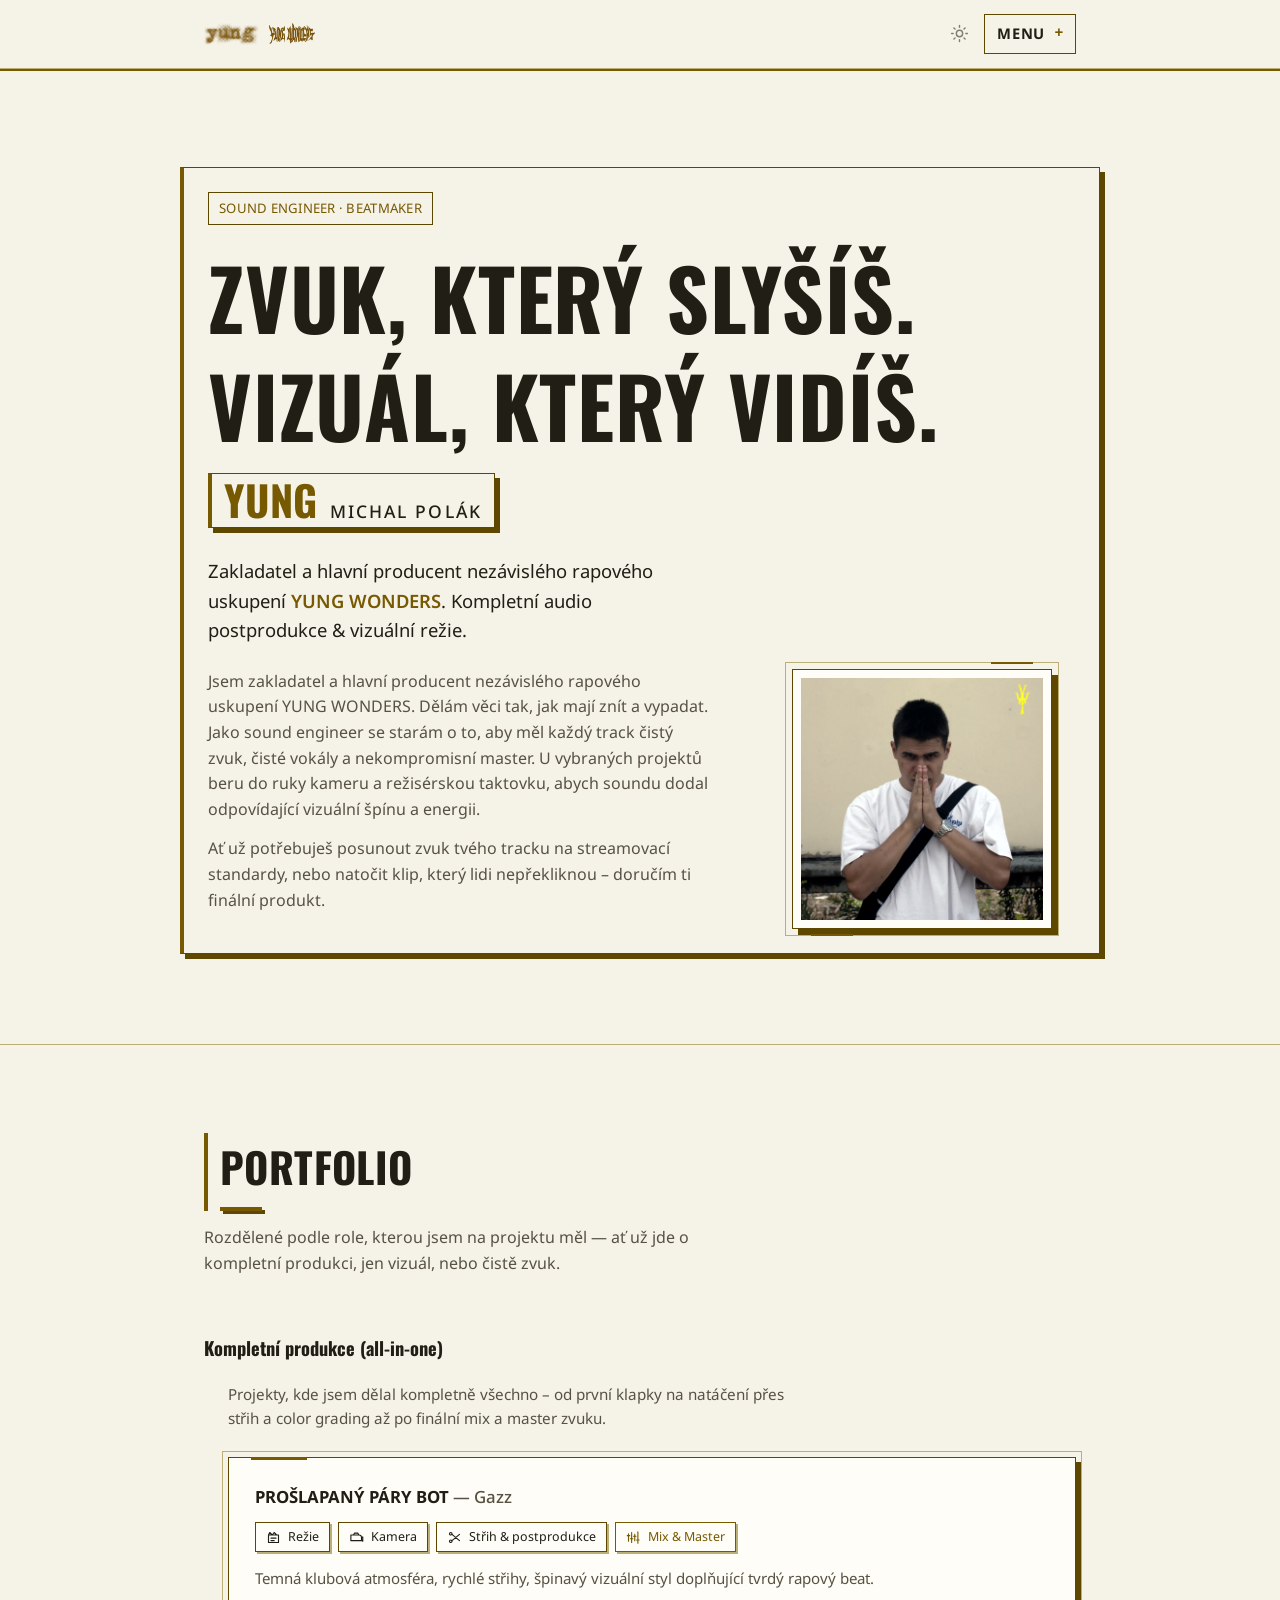
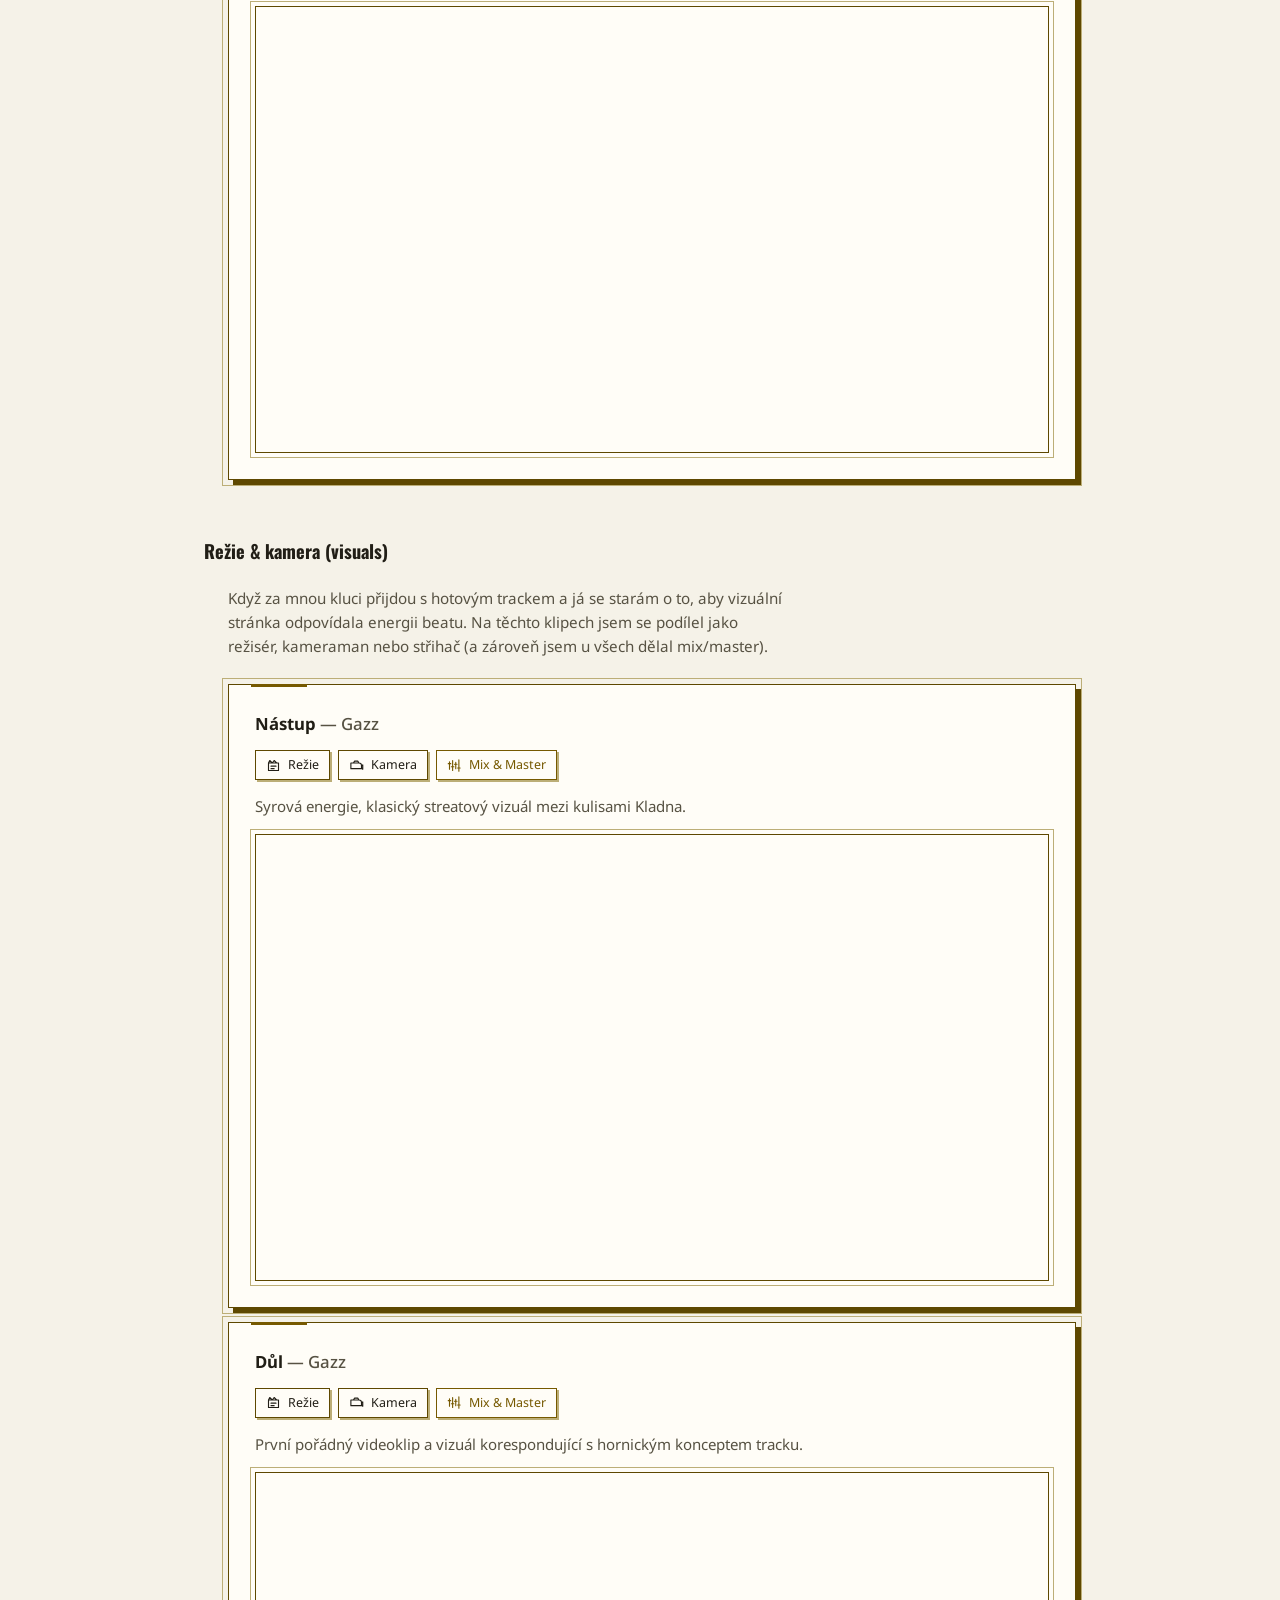
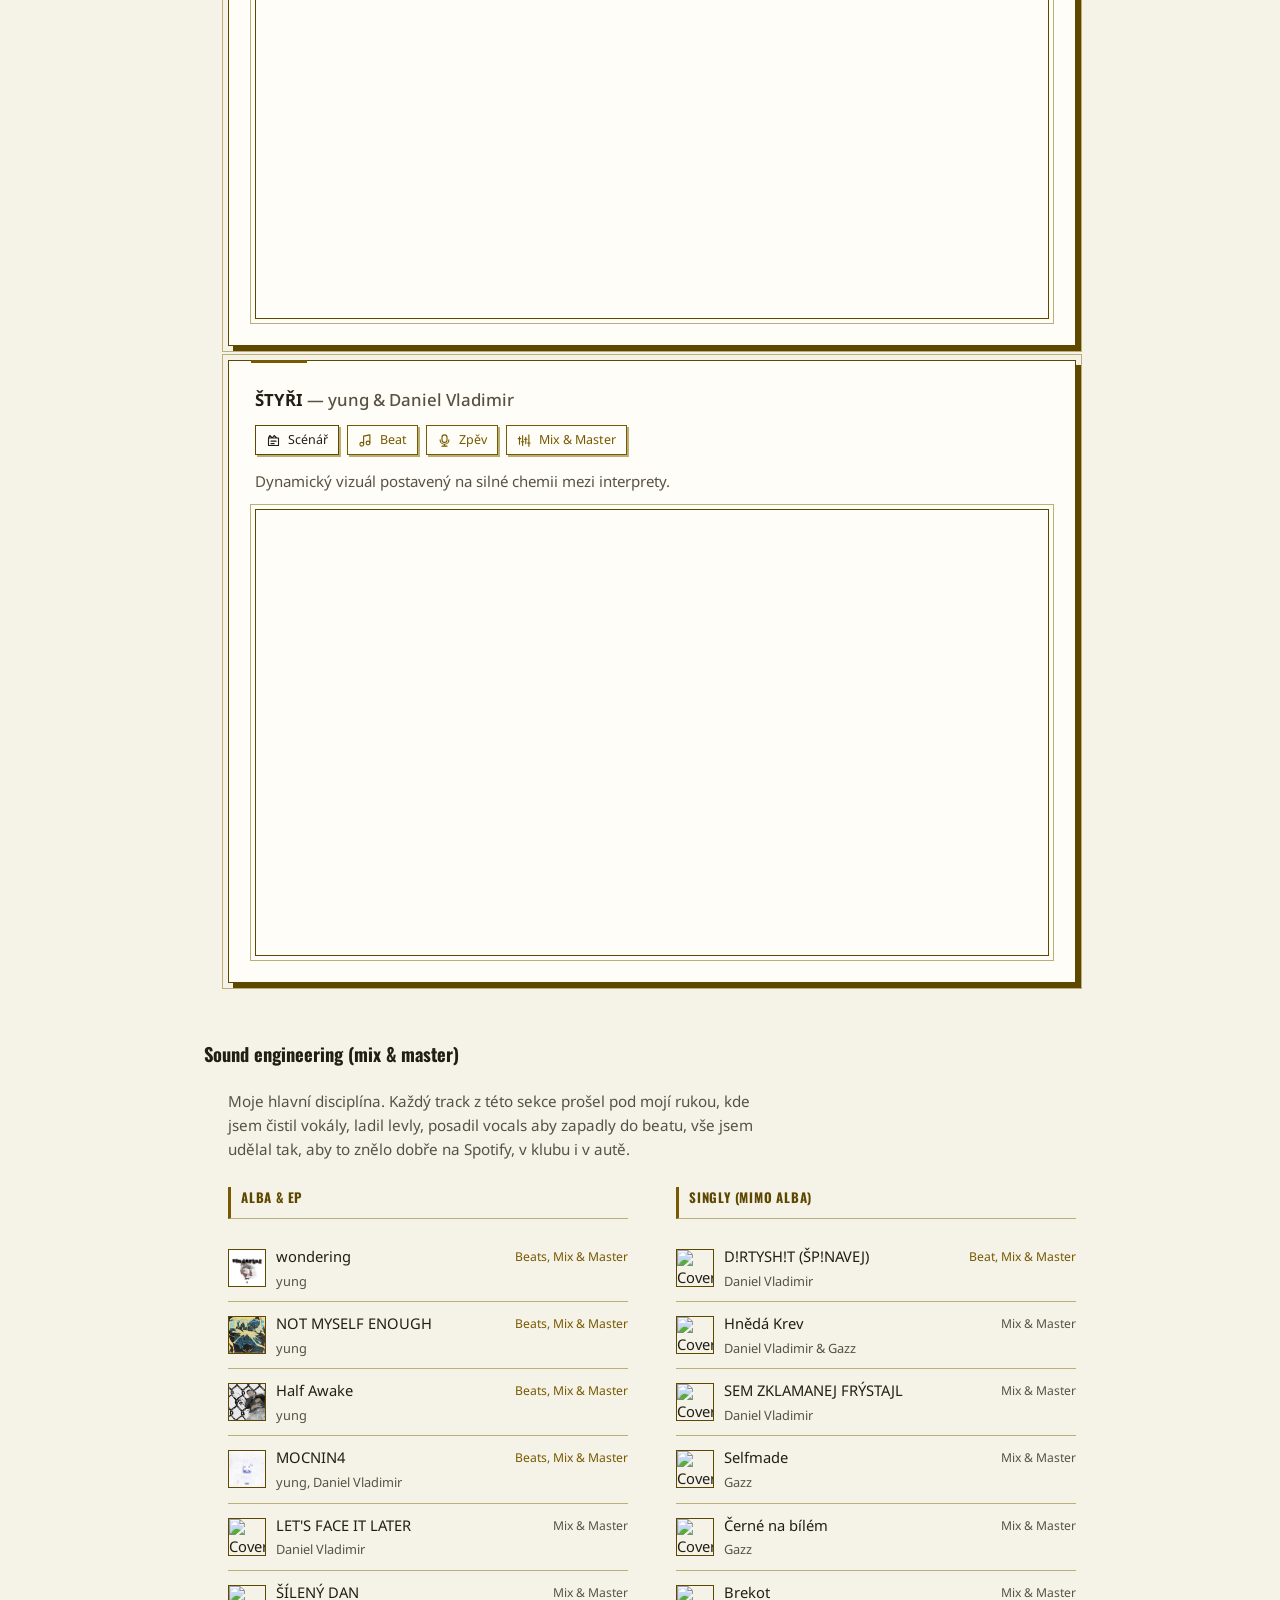
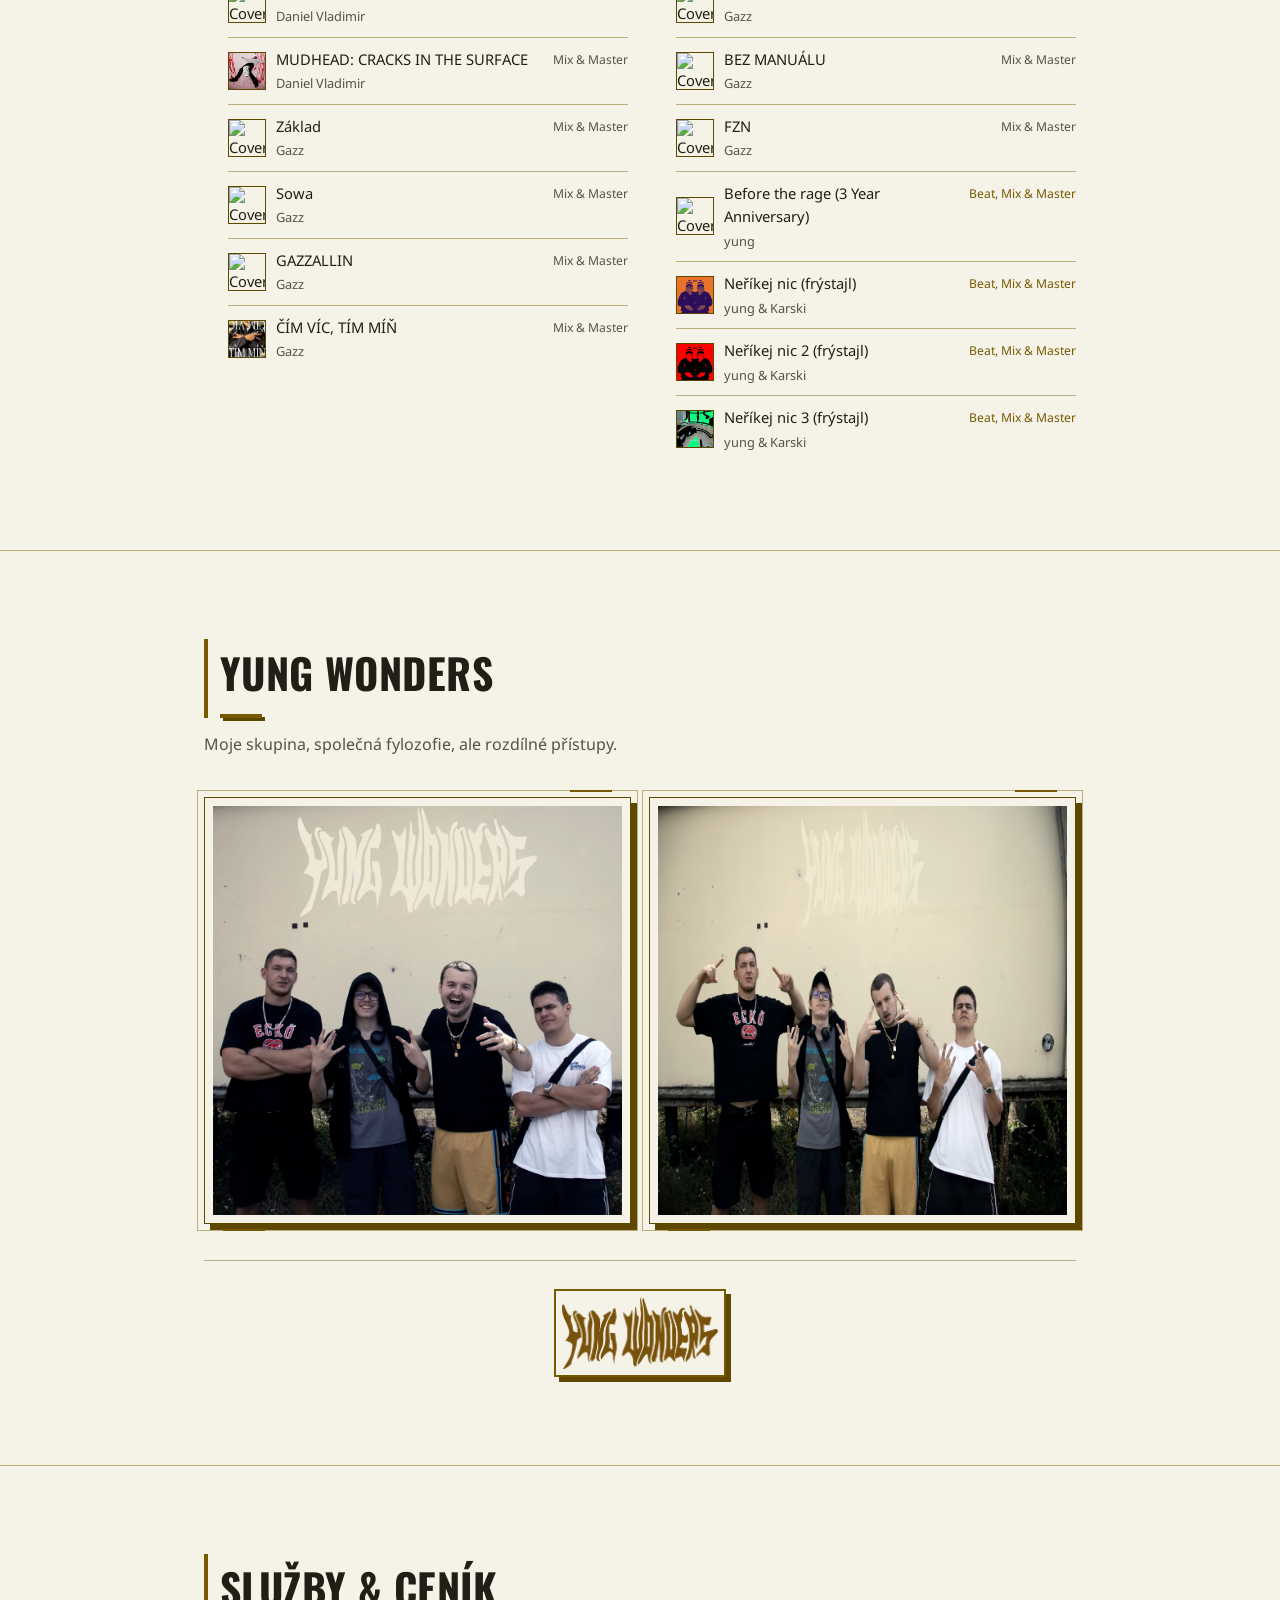
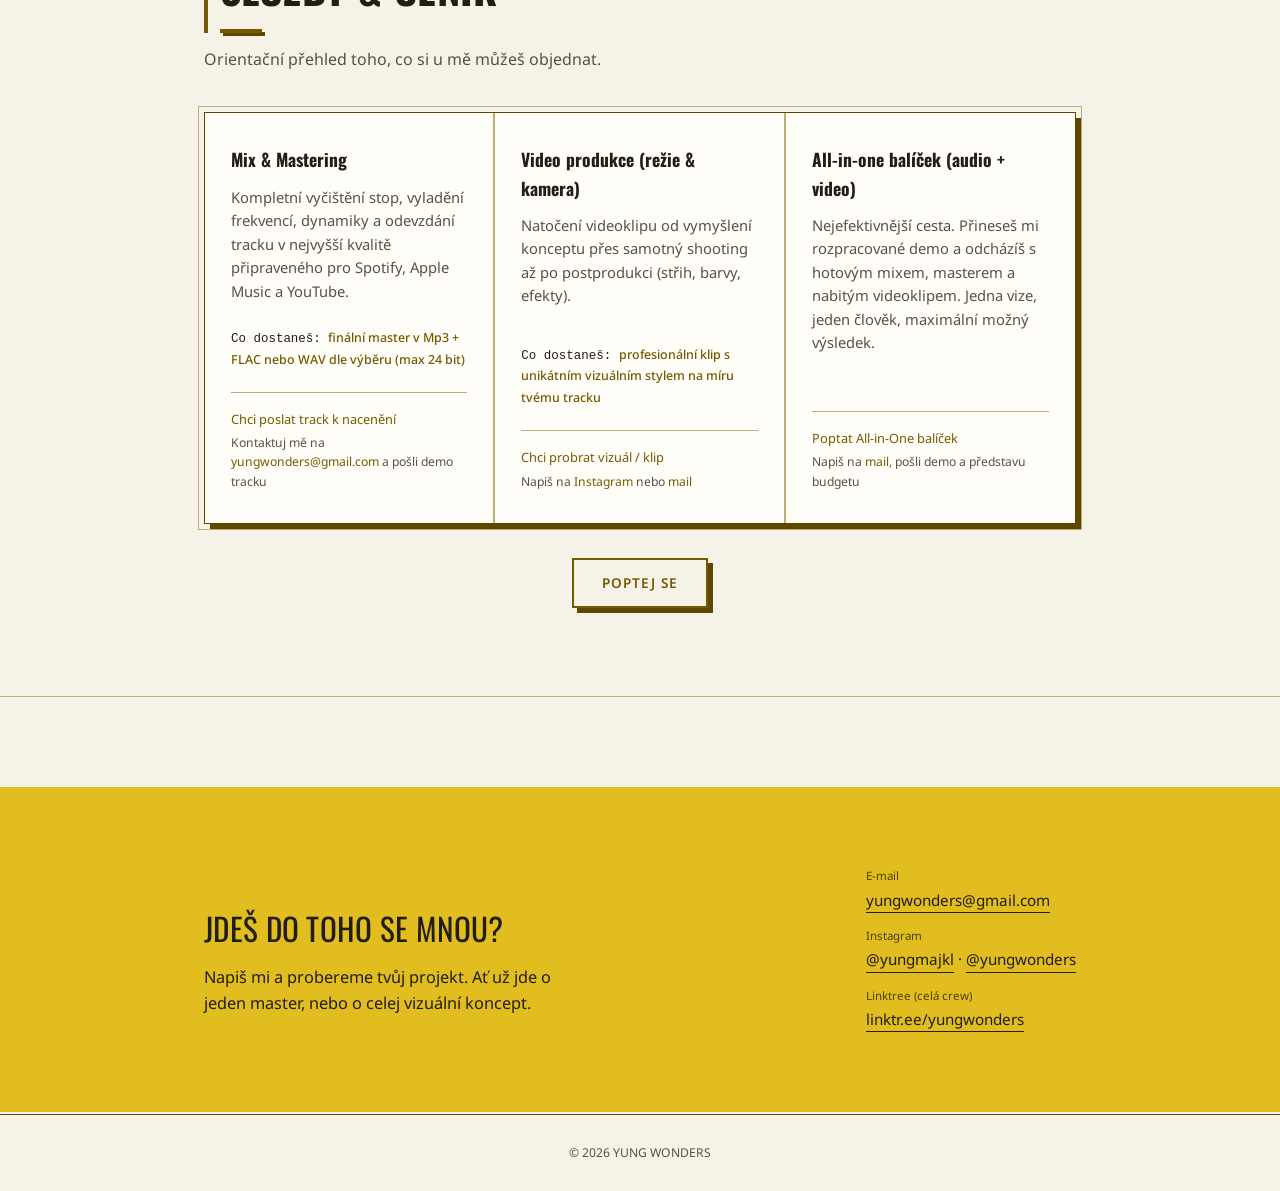
==== index.html @ a5c472cc "Add files via upload" ====
<!DOCTYPE html>
<html lang="cs">
<head>
<meta charset="UTF-8">
<meta name="viewport" content="width=device-width, initial-scale=1.0">
<title>YUNG — Sound & Visuals</title>
<script src="theme.js"></script>
<link rel="preconnect" href="https://fonts.googleapis.com">
<link rel="preconnect" href="https://fonts.gstatic.com" crossorigin>
<link href="https://fonts.googleapis.com/css2?family=Noto+Sans:wght@400;500;600;700&family=Oswald:wght@400;500;600;700&display=swap" rel="stylesheet">
<link rel="icon" type="image/webp" href="NEW_YW_logo_ALT2.webp">
<link rel="stylesheet" href="style.css">

</head>
<body>

<nav class="topnav">
  <div class="wrap">
    <div class="topnav-logos">
      <a class="topnav-brand" href="index.html">
        <img src="yung_trans.webp" alt="YUNG" width="1798" height="718" decoding="async">
      </a>
      <a class="topnav-yw" href="yw.html">
        <img src="NOVE_YW_zluta.webp" alt="YUNG WONDERS" width="1274" height="589" decoding="async">
      </a>
    </div>
    <div class="topnav-controls">
      <button class="theme-toggle" type="button" aria-label="Přepnout motiv">
        <svg class="theme-icon theme-icon-sun" aria-hidden="true" viewBox="0 0 24 24" fill="none" stroke="currentColor" stroke-width="1.8" stroke-linecap="round" stroke-linejoin="round"><circle cx="12" cy="12" r="4"></circle><path d="M12 2v2m0 16v2M4.93 4.93l1.42 1.42m11.3 11.3 1.42 1.42M2 12h2m16 0h2M4.93 19.07l1.42-1.42m11.3-11.3 1.42-1.42"></path></svg>
        <svg class="theme-icon theme-icon-moon" aria-hidden="true" viewBox="0 0 24 24" fill="none" stroke="currentColor" stroke-width="1.8" stroke-linecap="round" stroke-linejoin="round"><path d="M20.985 12.486A9 9 0 1 1 11.514 3.015a7 7 0 0 0 9.471 9.471Z"></path></svg>
      </button>
      <details class="topnav-menu">
        <summary>Menu</summary>
        <div class="topnav-links">
          <a href="index.html#portfolio">Portfolio</a>
          <a href="index.html#sluzby">Služby</a>
          <a href="index.html#kontakt">Kontakt</a>
          <a href="yw.html#identita">YW Bio</a>
          <a href="newalbum.html#album">YW Tape</a>
        </div>
      </details>
    </div>
  </div>
</nav>

<header class="hero" id="header">
  <div class="wrap">
    <div class="hero-kicker mono">SOUND ENGINEER · BEATMAKER</div>
    <h1>Zvuk, který slyšíš. Vizuál, který vidíš.</h1>
    <h2 class="name">YUNG <span>MICHAL POLÁK</span></h2>
    <p class="hero-sub">Zakladatel a hlavní producent nezávislého rapového uskupení <a href="yw.html"><b>YUNG WONDERS</b></a>. Kompletní audio postprodukce &amp; vizuální režie.</p>
    <div class="hero-body">
      <div class="hero-bio">
        <p>Jsem zakladatel a hlavní producent nezávislého rapového uskupení YUNG WONDERS. Dělám věci tak, jak mají znít a vypadat. Jako sound engineer se starám o to, aby měl každý track čistý zvuk, čisté vokály a nekompromisní master. U vybraných projektů beru do ruky kameru a režisérskou taktovku, abych soundu dodal odpovídající vizuální špínu a energii.</p>
        <p>Ať už potřebuješ posunout zvuk tvého tracku na streamovací standardy, nebo natočit klip, který lidi nepřekliknou – doručím ti finální produkt.</p>
      </div>
      <div class="hero-portrait hero-portrait-main">
        <img src="yung_small.webp" alt="Portrét YUNG" fetchpriority="high" decoding="async">
      </div>
    </div>
  </div>
</header>

<section id="portfolio">
  <div class="wrap">
    <div class="section-head">
      <h2>Portfolio</h2>
    </div>
    <p class="section-intro">Rozdělené podle role, kterou jsem na projektu měl — ať už jde o kompletní produkci, jen vizuál, nebo čistě zvuk.</p>

    <!-- CATEGORY I -->
    <div class="category">
      <div class="category-title"><h3>Kompletní produkce (all-in-one)</h3></div>
      <p class="category-desc">Projekty, kde jsem dělal kompletně všechno – od první klapky na natáčení přes střih a color grading až po finální mix a master zvuku.</p>

      <div class="card">
        <p class="card-title">PROŠLAPANÝ PÁRY BOT <span class="artist">— Gazz</span></p>
        <div class="roles">
          <span class="role-tag video"><svg class="role-icon" aria-hidden="true" viewBox="0 0 24 24"><path d="M4 8h16v12H4zM4 8l2-4 4 4 3-4 4 4"/><path d="M8 13h8M8 17h5"/></svg>Režie</span>
          <span class="role-tag video"><svg class="role-icon" aria-hidden="true" viewBox="0 0 24 24"><path d="M3 8h13a4 4 0 0 1 4 4v5H3zM20 13l2-2v7l-2-2zM7 8l2-3h5l2 3"/></svg>Kamera</span>
          <span class="role-tag video"><svg class="role-icon" aria-hidden="true" viewBox="0 0 24 24"><circle cx="6" cy="6" r="2"/><circle cx="6" cy="18" r="2"/><path d="m8 7 12 10M8 17 20 7"/></svg>Střih &amp; postprodukce</span>
          <span class="role-tag audio"><svg class="role-icon" aria-hidden="true" viewBox="0 0 24 24"><path d="M4 6v12M9 4v16M14 7v10M19 3v18"/><path d="M2 9h4M7 14h4M12 10h4M17 16h4"/></svg>Mix &amp; Master</span>
        </div>
        <p class="card-desc">Temná klubová atmosféra, rychlé střihy, špinavý vizuální styl doplňující tvrdý rapový beat.</p>
        <span class="card-link">
<iframe width="560" height="315" src="https://www.youtube.com/embed/oVnTH0T2aeU?si=OinlnlZ1MhA_mtjP" title="YouTube video player" frameborder="0" allow="accelerometer; autoplay; clipboard-write; encrypted-media; gyroscope; picture-in-picture; web-share" referrerpolicy="strict-origin-when-cross-origin" allowfullscreen></iframe>        
</span>
      </div>

    <!-- CATEGORY II -->
    <div class="category">
      <div class="category-title"><h3>Režie &amp; kamera (visuals)</h3></div>
      <p class="category-desc">Když za mnou kluci přijdou s hotovým trackem a já se starám o to, aby vizuální stránka odpovídala energii beatu. Na těchto klipech jsem se podílel jako režisér, kameraman nebo střihač (a zároveň jsem u všech dělal mix/master).</p>

      <div class="card">
        <p class="card-title">Nástup <span class="artist">— Gazz</span></p>
        <div class="roles">
          <span class="role-tag video"><svg class="role-icon" aria-hidden="true" viewBox="0 0 24 24"><path d="M4 8h16v12H4zM4 8l2-4 4 4 3-4 4 4"/><path d="M8 13h8M8 17h5"/></svg>Režie</span>
          <span class="role-tag video"><svg class="role-icon" aria-hidden="true" viewBox="0 0 24 24"><path d="M3 8h13a4 4 0 0 1 4 4v5H3zM20 13l2-2v7l-2-2zM7 8l2-3h5l2 3"/></svg>Kamera</span>
          <span class="role-tag audio"><svg class="role-icon" aria-hidden="true" viewBox="0 0 24 24"><path d="M4 6v12M9 4v16M14 7v10M19 3v18"/><path d="M2 9h4M7 14h4M12 10h4M17 16h4"/></svg>Mix &amp; Master</span>
        </div>
        <p class="card-desc">Syrová energie, klasický streatový vizuál mezi kulisami Kladna.</p>
        <span class="card-link">
<iframe width="560" height="315" src="https://www.youtube.com/embed/SOX3Qn-Jbgo?si=aj3zgUKjnm5LtdIt" title="YouTube video player" frameborder="0" allow="accelerometer; autoplay; clipboard-write; encrypted-media; gyroscope; picture-in-picture; web-share" referrerpolicy="strict-origin-when-cross-origin" allowfullscreen></iframe>
</span>
      </div>

      <div class="card">
        <p class="card-title">Důl <span class="artist">— Gazz</span></p>
        <div class="roles">
          <span class="role-tag video"><svg class="role-icon" aria-hidden="true" viewBox="0 0 24 24"><path d="M4 8h16v12H4zM4 8l2-4 4 4 3-4 4 4"/><path d="M8 13h8M8 17h5"/></svg>Režie</span>
          <span class="role-tag video"><svg class="role-icon" aria-hidden="true" viewBox="0 0 24 24"><path d="M3 8h13a4 4 0 0 1 4 4v5H3zM20 13l2-2v7l-2-2zM7 8l2-3h5l2 3"/></svg>Kamera</span>
          <span class="role-tag audio"><svg class="role-icon" aria-hidden="true" viewBox="0 0 24 24"><path d="M4 6v12M9 4v16M14 7v10M19 3v18"/><path d="M2 9h4M7 14h4M12 10h4M17 16h4"/></svg>Mix &amp; Master</span>
        </div>
        <p class="card-desc">První pořádný videoklip a vizuál korespondující s hornickým konceptem tracku.</p>
        <span class="card-link">
<iframe width="560" height="315" src="https://www.youtube.com/embed/6L9y07TKx2I?si=wQ_YpU8Q8EQwu0W_" title="YouTube video player" frameborder="0" allow="accelerometer; autoplay; clipboard-write; encrypted-media; gyroscope; picture-in-picture; web-share" referrerpolicy="strict-origin-when-cross-origin" allowfullscreen></iframe></span>  
        </span>
      </div>

      <div class="card">
        <p class="card-title">ŠTYŘI <span class="artist">— yung &amp; Daniel Vladimir</span></p>
        <div class="roles">
          <span class="role-tag video"><svg class="role-icon" aria-hidden="true" viewBox="0 0 24 24"><path d="M4 8h16v12H4zM4 8l2-4 4 4 3-4 4 4"/><path d="M8 13h8M8 17h5"/></svg>Scénář</span>
          <span class="role-tag audio"><svg class="role-icon" aria-hidden="true" viewBox="0 0 24 24"><path d="M9 18V5l10-2v13"/><circle cx="6" cy="18" r="3"/><circle cx="16" cy="16" r="3"/></svg>Beat</span>
          <span class="role-tag audio"><svg class="role-icon" aria-hidden="true" viewBox="0 0 24 24"><rect x="8" y="3" width="8" height="12" rx="4"/><path d="M5 11a7 7 0 0 0 14 0M12 18v3M8 21h8"/></svg>Zpěv</span>
          <span class="role-tag audio"><svg class="role-icon" aria-hidden="true" viewBox="0 0 24 24"><path d="M4 6v12M9 4v16M14 7v10M19 3v18"/><path d="M2 9h4M7 14h4M12 10h4M17 16h4"/></svg>Mix &amp; Master</span>
        </div>
        <p class="card-desc">Dynamický vizuál postavený na silné chemii mezi interprety.</p>
        <span class="card-link">
<iframe width="560" height="315" src="https://www.youtube.com/embed/FaieRsKSg8M?si=iWeP9g_-ua6ElWsF" title="YouTube video player" frameborder="0" allow="accelerometer; autoplay; clipboard-write; encrypted-media; gyroscope; picture-in-picture; web-share" referrerpolicy="strict-origin-when-cross-origin" allowfullscreen></iframe></span>  
      </span>
      </div>
    </div>

    <!-- CATEGORY III -->
    <div class="category">
      <div class="category-title"><h3>Sound engineering (mix &amp; master)</h3></div>
      <p class="category-desc">Moje hlavní disciplína. Každý track z této sekce prošel pod mojí rukou, kde jsem čistil vokály, ladil levly, posadil vocals aby zapadly do beatu, vše jsem udělal tak, aby to znělo dobře na Spotify, v klubu i v autě.</p>

      <div class="release-groups">
        <div class="release-group">
          <h4>Alba &amp; EP</h4>
          <ul class="release-list">
            <li><a class="release-project" href="https://open.spotify.com/album/7kbDfWBfBiviARkiLZw3nm" target="_blank" rel="noopener noreferrer"><img class="release-cover" src="wondering_final.webp" alt="Cover alba wondering" loading="lazy" decoding="async"><span class="release-name">wondering<span class="artist">yung</span></span></a><span class="release-role beat">Beats, Mix &amp; Master</span></li>
            <li><a class="release-project" href="https://open.spotify.com/album/2iTnrkJVPXAjjqeSSytH7I" target="_blank" rel="noopener noreferrer"><img class="release-cover" src="notmyselfenough_final.webp" alt="Cover alba NOT MYSELF ENOUGH" loading="lazy" decoding="async"><span class="release-name">NOT MYSELF ENOUGH<span class="artist">yung</span></span></a><span class="release-role beat">Beats, Mix &amp; Master</span></li>
            <li><a class="release-project" href="https://open.spotify.com/album/2v84lvhpZ2gAqtT8gA2S1M" target="_blank" rel="noopener noreferrer"><img class="release-cover" src="halfawake.webp" alt="Cover alba Half Awake" loading="lazy" decoding="async"><span class="release-name">Half Awake<span class="artist">yung</span></span></a><span class="release-role beat">Beats, Mix &amp; Master</span></li>
            <li><a class="release-project" href="https://open.spotify.com/album/5Zc5RWGw1yEWgQWlbJWgCP" target="_blank" rel="noopener noreferrer"><img class="release-cover" src="MOCNIN4.webp" alt="Cover alba MOCNIN4" loading="lazy" decoding="async"><span class="release-name">MOCNIN4<span class="artist">yung, Daniel Vladimir</span></span></a><span class="release-role beat">Beats, Mix &amp; Master</span></li>
            <li><a class="release-project" href="https://open.spotify.com/album/7E1MhsocPk9KzcxHKp5tyt" target="_blank" rel="noopener noreferrer"><img class="release-cover" src="https://i.scdn.co/image/ab67616d00001e02a6cb87293373b933bb44151a" alt="Cover alba LET'S FACE IT LATER" loading="lazy" decoding="async"><span class="release-name">LET'S FACE IT LATER<span class="artist">Daniel Vladimir</span></span></a><span class="release-role">Mix &amp; Master</span></li>
            <li><a class="release-project" href="https://open.spotify.com/album/5IEDkiqqZP7xXAouX4LIHW" target="_blank" rel="noopener noreferrer"><img class="release-cover" src="https://i.scdn.co/image/ab67616d00001e023531ef337f3926946ff6aa96" alt="Cover alba ŠÍLENÝ DAN" loading="lazy" decoding="async"><span class="release-name">ŠÍLENÝ DAN<span class="artist">Daniel Vladimir</span></span></a><span class="release-role">Mix &amp; Master</span></li>
            <li><a class="release-project" href="https://open.spotify.com/album/0M3neSxTIXko9VPjlxKQp6" target="_blank" rel="noopener noreferrer"><img class="release-cover" src="mudhead2.webp" alt="Cover alba MUDHEAD: CRACKS IN THE SURFACE" loading="lazy" decoding="async"><span class="release-name">MUDHEAD: CRACKS IN THE SURFACE<span class="artist">Daniel Vladimir</span></span></a><span class="release-role">Mix &amp; Master</span></li>
            <li><a class="release-project" href="https://open.spotify.com/album/7B7b1auikVBWdOG8Req2T6" target="_blank" rel="noopener noreferrer"><img class="release-cover" src="https://i.scdn.co/image/ab67616d00001e02982941a14e0ea94ec354c4cd" alt="Cover alba Základ" loading="lazy" decoding="async"><span class="release-name">Základ<span class="artist">Gazz</span></span></a><span class="release-role">Mix &amp; Master</span></li>
            <li><a class="release-project" href="https://open.spotify.com/album/0KdB9UyhbyAMkJnBR2griV" target="_blank" rel="noopener noreferrer"><img class="release-cover" src="https://i.scdn.co/image/ab67616d00001e0256086ee31e234eb839d0a950" alt="Cover alba Sowa" loading="lazy" decoding="async"><span class="release-name">Sowa<span class="artist">Gazz</span></span></a><span class="release-role">Mix &amp; Master</span></li>
            <li><a class="release-project" href="https://open.spotify.com/album/6qLueMdcjbQKL9pCw9xD9X" target="_blank" rel="noopener noreferrer"><img class="release-cover" src="https://i.scdn.co/image/ab67616d00001e023950eb5f817f920ae131a055" alt="Cover alba GAZZALLIN" loading="lazy" decoding="async"><span class="release-name">GAZZALLIN<span class="artist">Gazz</span></span></a><span class="release-role">Mix &amp; Master</span></li>
            <li><a class="release-project" href="https://open.spotify.com/search/%C4%8C%C3%8DM%20V%C3%8DC%2C%20T%C3%8DM%20M%C3%8DN%20Gazz" target="_blank" rel="noopener noreferrer"><img class="release-cover" src="CIM_VIC_TIM_MIN.webp" alt="Cover alba ČÍM VÍC, TÍM MÍŇ" loading="lazy" decoding="async"><span class="release-name">ČÍM VÍC, TÍM MÍŇ<span class="artist">Gazz</span></span></a><span class="release-role">Mix &amp; Master</span></li>
          </ul>
        </div>

        <div class="release-group">
          <h4>Singly (mimo alba)</h4>
          <ul class="release-list">
            <li><a class="release-project" href="https://open.spotify.com/album/2rzJSX1ZNG9C2LsbNc2qhq" target="_blank" rel="noopener noreferrer"><img class="release-cover" src="https://i.scdn.co/image/ab67616d00001e028093a1165fe2bf0ebc67ed74" alt="Cover singlu D!RTYSH!T" loading="lazy" decoding="async"><span class="release-name">D!RTYSH!T (ŠP!NAVEJ)<span class="artist">Daniel Vladimir</span></span></a><span class="release-role beat">Beat, Mix &amp; Master</span></li>
            <li><a class="release-project" href="https://open.spotify.com/album/6nWhp2tmoiMC5yvgAfRAYe" target="_blank" rel="noopener noreferrer"><img class="release-cover" src="https://i.scdn.co/image/ab67616d00001e0200a5041d030ac085a30a0975" alt="Cover singlu Hnědá Krev" loading="lazy" decoding="async"><span class="release-name">Hnědá Krev<span class="artist">Daniel Vladimir &amp; Gazz</span></span></a><span class="release-role">Mix &amp; Master</span></li>
            <li><a class="release-project" href="https://open.spotify.com/album/4c0Qt643p7f39mcHSWgWJM" target="_blank" rel="noopener noreferrer"><img class="release-cover" src="https://i.scdn.co/image/ab67616d00001e0234a32ebf672dba59a74a05bb" alt="Cover singlu SEM ZKLAMANEJ FRÝSTAJL" loading="lazy" decoding="async"><span class="release-name">SEM ZKLAMANEJ FRÝSTAJL<span class="artist">Daniel Vladimir</span></span></a><span class="release-role">Mix &amp; Master</span></li>
            <li><a class="release-project" href="https://open.spotify.com/album/4jpWWouc4BF9bmCiG0mAeZ" target="_blank" rel="noopener noreferrer"><img class="release-cover" src="https://i.scdn.co/image/ab67616d00001e02f1e3072be999622b820a7ccf" alt="Cover singlu Selfmade" loading="lazy" decoding="async"><span class="release-name">Selfmade<span class="artist">Gazz</span></span></a><span class="release-role">Mix &amp; Master</span></li>
            <li><a class="release-project" href="https://open.spotify.com/album/1AdcZJcaeI5neZJhzxXrS7" target="_blank" rel="noopener noreferrer"><img class="release-cover" src="https://i.scdn.co/image/ab67616d00001e02704dcad3e5181fad281ed86b" alt="Cover singlu Černé na bílém" loading="lazy" decoding="async"><span class="release-name">Černé na bílém<span class="artist">Gazz</span></span></a><span class="release-role">Mix &amp; Master</span></li>
            <li><a class="release-project" href="https://open.spotify.com/album/7cOhvGHaEYW8eQtA6eJG5f" target="_blank" rel="noopener noreferrer"><img class="release-cover" src="https://i.scdn.co/image/ab67616d00001e02e3bc9288763e98359b33a51c" alt="Cover singlu Brekot" loading="lazy" decoding="async"><span class="release-name">Brekot<span class="artist">Gazz</span></span></a><span class="release-role">Mix &amp; Master</span></li>
            <li><a class="release-project" href="https://open.spotify.com/track/7LZGBhQ8qLBKqmbGRDiSKl?si=9baa5303abb742d2" target="_blank" rel="noopener noreferrer"><img class="release-cover" src="https://i.scdn.co/image/ab67616d00001e02d04f0956d5cc608931f1276c" alt="Cover singlu BEZ MANUÁLU" loading="lazy" decoding="async"><span class="release-name">BEZ MANUÁLU<span class="artist">Gazz</span></span></a><span class="release-role">Mix &amp; Master</span></li>
            <li><a class="release-project" href="https://open.spotify.com/album/3nRjpi1XdSvxb6OUoQ04gR?si=E0AwH9GvQOqECJebT-cIRQ" target="_blank" rel="noopener noreferrer"><img class="release-cover" src="https://i.scdn.co/image/ab67616d00001e0200ad0c1b8bb8c44b13f3e343" alt="Cover singlu FZN" loading="lazy" decoding="async"><span class="release-name">FZN<span class="artist">Gazz</span></span></a><span class="release-role">Mix &amp; Master</span></li>
            <li><a class="release-project" href="https://open.spotify.com/album/5wVvtt0Yv0mGEClRfPG8ff" target="_blank" rel="noopener noreferrer"><img class="release-cover" src="https://i.scdn.co/image/ab67616d00001e0259159000364effc59e4a0b94" alt="Cover singlu Before the rage" loading="lazy" decoding="async"><span class="release-name">Before the rage (3 Year Anniversary)<span class="artist">yung</span></span></a><span class="release-role beat">Beat, Mix &amp; Master</span></li>
            <li><a class="release-project" href="https://open.spotify.com/album/3wpw44aI4PQ7ZpIS8x1BfV" target="_blank" rel="noopener noreferrer"><img class="release-cover" src="nerikejnic1.webp" alt="Cover singlu Neříkej nic" loading="lazy" decoding="async"><span class="release-name">Neříkej nic (frýstajl)<span class="artist">yung &amp; Karski</span></span></a><span class="release-role beat">Beat, Mix &amp; Master</span></li>
            <li><a class="release-project" href="https://open.spotify.com/track/7KtEBWeoLsLEdPyGhZppiX" target="_blank" rel="noopener noreferrer"><img class="release-cover" src="nerikejnic2.webp" alt="Cover singlu Neříkej nic 2" loading="lazy" decoding="async"><span class="release-name">Neříkej nic 2 (frýstajl)<span class="artist">yung &amp; Karski</span></span></a><span class="release-role beat">Beat, Mix &amp; Master</span></li>
            <li><a class="release-project" href="https://open.spotify.com/track/2C6SC20IAdXN9dqS1TRskE" target="_blank" rel="noopener noreferrer"><img class="release-cover" src="nerikejnic3.webp" alt="Cover singlu Neříkej nic 3" loading="lazy" decoding="async"><span class="release-name">Neříkej nic 3 (frýstajl)<span class="artist">yung &amp; Karski</span></span></a><span class="release-role beat">Beat, Mix &amp; Master</span></li>
          </ul>
        </div>
      </div>
    </div>
  </div>
</section>

<section class="crew-section" id="crew">
  <div class="wrap">
    <div class="section-head">
      <h2>YUNG WONDERS</h2>
    </div>
    <p class="section-intro">Moje skupina, společná fylozofie, ale rozdílné přístupy.</p>

    <div class="crew-gallery">
      <figure class="crew-photo">
        <img src="ywspol1_small.webp" alt="YUNG WONDERS crew" loading="lazy" decoding="async">
      </figure>
      <figure class="crew-photo">
        <img src="ywspol2_small.webp" alt="YUNG WONDERS crew" loading="lazy" decoding="async">
      </figure>
    </div>

    <div class="crew-logos" aria-label="Loga YUNG WONDERS">
      <a class="logo-button" href="yw.html" aria-label="YUNG WONDERS">
        <img src="NOVE_YW_zluta.webp" alt="YUNG WONDERS yellow logo" loading="lazy" decoding="async">
      </a>
    </div>
  </div>
</section>

<section id="sluzby">
  <div class="wrap">
    <div class="section-head">
      <h2>Služby &amp; ceník</h2>
    </div>
    <p class="section-intro">Orientační přehled toho, co si u mě můžeš objednat.</p>

    <div class="services">
      <div class="service">
        <h3>Mix &amp; Mastering</h3>
        <p>Kompletní vyčištění stop, vyladění frekvencí, dynamiky a odevzdání tracku v nejvyšší kvalitě připraveného pro Spotify, Apple Music a YouTube.</p>
        <div class="deliverable">Co dostaneš: <b>finální master v Mp3 + FLAC nebo WAV dle výběru (max 24 bit)</b></div>
        <div class="service-cta">Chci poslat track k nacenění
          <span class="how">Kontaktuj mě na <a href="mailto:yungwonders@gmail.com">yungwonders@gmail.com</a> a pošli demo tracku</span>
        </div>
      </div>

      <div class="service">
        <h3>Video produkce (režie &amp; kamera)</h3>
        <p>Natočení videoklipu od vymyšlení konceptu přes samotný shooting až po postprodukci (střih, barvy, efekty).</p>
        <div class="deliverable">Co dostaneš: <b>profesionální klip s unikátním vizuálním stylem na míru tvému tracku</b></div>
        <div class="service-cta">Chci probrat vizuál / klip
          <span class="how">Napiš na <a href="https://instagram.com/yungmajkl">Instagram</a> nebo <a href="mailto:yungwonders@gmail.com">mail</a></span>
        </div>
      </div>

      <div class="service">
        <h3>All-in-one balíček (audio + video)</h3>
        <p>Nejefektivnější cesta. Přineseš mi rozpracované demo a odcházíš s hotovým mixem, masterem a nabitým videoklipem. Jedna vize, jeden člověk, maximální možný výsledek.</p>
        <div class="deliverable">&nbsp;</div>
        <div class="service-cta">Poptat All-in-One balíček
          <span class="how">Napiš na <a href="mailto:yungwonders@gmail.com">mail</a>, pošli demo a představu budgetu</span>
        </div>
      </div>
    </div>
    <div class="services-book">
      <a class="book-button" href="mailto:yungwonders@gmail.com">POPTEJ SE</a>
    </div>
  </div>
</section>

<section class="contact" id="kontakt">
  <div class="contact-inner">
    <div class="wrap">
      <div>
        <h4 class="contact-h4">Jdeš do toho se mnou?</h4>
        <p class="contact-copy">Napiš mi a probereme tvůj projekt. Ať už jde o jeden master, nebo o celej vizuální koncept.</p>
      </div>
      <div class="contact-links">
        <div>
          <span class="label">E-mail</span>
          <a href="mailto:yungwonders@gmail.com">yungwonders@gmail.com</a>
        </div>
        <div>
          <span class="label">Instagram</span>
          <a href="https://instagram.com/yungmajkl">@yungmajkl</a> · <a href="https://instagram.com/yungwonders">@yungwonders</a>
        </div>
        <div>
          <span class="label">Linktree (celá crew)</span>
          <a href="https://linktr.ee/yungwonders">linktr.ee/yungwonders</a>
        </div>
      </div>
    </div>
  </div>
</section>

<footer>© 2026 YUNG WONDERS</footer>

<script src="site.js"></script>

</body>
</html>
---- style.css ----
:root{
    --bg:#0b0b0a;
    --bg-panel:#13130e;
    --bg-panel-2:#201f0d;
    --yellow:#f4d400;
    --yellow-rgb:244,212,0;
    --yellow-dim:#b39b00;
    --text:#f3f1e6;
    --muted:#b8b4a4;
    --line:#8a7417;
    --contact-bg:var(--yellow);
    --on-accent:#0b0b0a;
    --font-main:'Lato',sans-serif;
    --font-heading:'Oswald','Arial Narrow',sans-serif;
    --font-tape:'Bowlby One SC',sans-serif;
  }
  :root[data-theme="light"]{
    color-scheme:light;
    --bg:#f5f2e8;
    --bg-panel:#fffdf7;
    --bg-panel-2:#eae5d6;
    --yellow:#765900;
    --yellow-rgb:118,89,0;
    --yellow-dim:#5e4800;
    --text:#211e16;
    --muted:#575243;
    --line:#bcae77;
    --contact-bg:#e2bd1f;
    --on-accent:#211e16;
  }
  :root[data-theme="dark"]{color-scheme:dark;}
  :root:not([data-theme]){color-scheme:dark;}
  @media (prefers-color-scheme:light){
    :root:not([data-theme]){
      color-scheme:light;
      --bg:#f5f2e8;
      --bg-panel:#fffdf7;
      --bg-panel-2:#eae5d6;
      --yellow:#765900;
      --yellow-rgb:118,89,0;
      --yellow-dim:#5e4800;
      --text:#211e16;
      --muted:#575243;
      --line:#bcae77;
      --contact-bg:#e2bd1f;
      --on-accent:#211e16;
    }
  }

  *,*::before,*::after{box-sizing:border-box;}
  html{scroll-behavior:smooth;}
  html,body{overflow-x:clip;}
  html{
    scrollbar-width:thin;
    scrollbar-color:var(--yellow) var(--bg);
    isolation:isolate;
    background:var(--bg);
  }
  ::-webkit-scrollbar{width:12px;}
  ::-webkit-scrollbar-track{background:var(--bg);}
  ::-webkit-scrollbar-thumb{
    background:var(--yellow-dim);
    border:3px solid var(--bg);
  }
  ::-webkit-scrollbar-thumb:hover{background:var(--yellow);}
  body.no-logo-background{
    display:flex;
    flex-direction:column;
    min-height:100vh;
    scrollbar-width:none;
  }
  body.no-logo-background::-webkit-scrollbar{display:none;  }
  body{
    margin:0;
    background:var(--bg);
    position:relative;
    isolation:isolate;
    color:var(--text);
    font-family:var(--font-main);
    font-size:16px;
    line-height:1.6;
    -webkit-font-smoothing:antialiased;
  }
  body{
    animation:page-fade 620ms cubic-bezier(.2,.8,.2,1) both;
  }
  @keyframes page-fade{
    from{opacity:.82;}
    to{opacity:1;}
  }
  @keyframes page-enter{
    from{opacity:0;transform:translateY(18px);}
    to{opacity:1;transform:translateY(0);}
  }
  @keyframes nav-enter{
    from{opacity:0;translate:0 -8px;}
    to{opacity:1;translate:0 0;}
  }
  .hero,.secret-album{animation:page-enter 700ms cubic-bezier(.2,.8,.2,1) both;}
  section{animation:page-enter 700ms cubic-bezier(.2,.8,.2,1) both;animation-timeline:view();animation-range:entry 0% cover 25%;}
  img,svg,video,iframe{max-width:100%;}
  img,video{height:auto;}
  h1,h2,h3{
    font-family:var(--font-main);
    font-weight:700;
    text-transform:uppercase;
    letter-spacing:0.01em;
    margin:auto 0 14px;
  }
  .name{
    display:flex;
    align-items:baseline;
    gap:12px;
    width:max-content;
    margin:0 0 18px;
    padding:5px 12px 7px;
    border:1px solid var(--yellow-dim);
    border-left:4px solid var(--yellow);
    color:var(--yellow);
    font-size:clamp(1.7rem, 4vw, 2.6rem);
    line-height:1;
    box-shadow:5px 5px 0 var(--yellow-dim);
  }
  .name span{
    color:var(--text);
    font-family:'IBM Plex Mono',monospace;
    font-size:0.42em;
    font-weight:500;
    letter-spacing:0.12em;
  }
  
  a{color:var(--yellow);text-decoration:none;}
  a:hover{text-decoration:underline;}
  a:focus-visible, button:focus-visible{outline:2px solid var(--yellow);outline-offset:3px;}

  .wrap{max-width:920px;margin:0 auto;padding:0 24px;}

  .mono{
    font-family:'IBM Plex Mono',monospace;
    font-size:0.82rem;
    letter-spacing:0.02em;
  }

  /* ===== TOP NAV (site identity — always visible) ===== */
  .topnav{
    position:sticky;
    top:0;
    width:100%;
    align-self:flex-start;
    z-index:50;
    background:var(--bg);
    border-bottom:1px solid var(--line);
  }
  .topnav .wrap{
    display:flex;
    align-items:center;
    justify-content:space-between;
    padding:14px 24px;
  }
  .topnav-controls{display:flex;align-items:center;gap:10px;}
  .topnav-brand{
    display:flex;
    align-items:center;
    gap:10px;
    position:relative;
  }
  .topnav-logos{
    display:flex;
    align-items:center;
    gap:10px;
  }
  .topnav-brand img{height:22px;width:auto;display:block;}
  .topnav-yw{display:block;}
  .topnav-yw img{height:21px;width:auto;display:block;}
  :root[data-theme="light"] .topnav-logos img{
    filter:brightness(0) saturate(100%) invert(29%) sepia(68%) saturate(1000%) hue-rotate(13deg) brightness(91%) contrast(92%);
  }
  :root[data-theme="light"] .logo-button img{
    filter:brightness(0) saturate(100%) invert(29%) sepia(68%) saturate(1000%) hue-rotate(13deg) brightness(91%) contrast(92%);
  }
  .topnav-brand,.topnav-yw{position:relative;transition:transform 180ms ease,filter 180ms ease;}
  .topnav-brand::after,.topnav-yw::after{content:"";position:absolute;left:0;right:0;bottom:-7px;height:2px;background:var(--yellow);transform:scaleX(0);transform-origin:left;transition:transform 180ms ease;}
  .topnav-brand:hover,.topnav-brand:focus-visible,.topnav-yw:hover,.topnav-yw:focus-visible{transform:translateY(-3px);filter:drop-shadow(0 3px 0 var(--yellow-dim));outline:none;}
  .topnav-brand:hover::after,.topnav-brand:focus-visible::after,.topnav-yw:hover::after,.topnav-yw:focus-visible::after{transform:scaleX(1);}
  .topnav-brand:active,.topnav-yw:active{transform:translateY(0) scale(.96);filter:none;}
  .topnav-menu{position:relative;font-family:var(--font-main);font-weight:700;text-transform:uppercase;letter-spacing:0.04em;}
  .topnav-menu summary{list-style:none;cursor:pointer;color:var(--text);font-size:0.92rem;padding:7px 30px 7px 12px;border:1px solid var(--yellow-dim);position:relative;transition:color 180ms ease,background 180ms ease,transform 180ms ease,box-shadow 180ms ease;}
  .topnav-menu summary:hover,.topnav-menu summary:focus-visible{color:var(--bg);background:var(--yellow);transform:translate(-2px,-2px);box-shadow:4px 4px 0 var(--yellow-dim);outline:none;}
  .topnav-menu summary::-webkit-details-marker{display:none;}
  .topnav-menu summary::after{content:'+';position:absolute;right:11px;color:var(--yellow);font-family:'IBM Plex Mono',monospace;}
  .topnav-menu[open] summary{color:var(--bg);background:var(--yellow);transform:translate(-2px,-2px);box-shadow:4px 4px 0 var(--yellow-dim);}
  .topnav-menu[open] summary::after{content:'−';color:var(--bg);}
  .topnav-links{position:absolute;right:0;top:calc(100% + 2px);display:grid;min-width:190px;padding:8px;background:color-mix(in srgb,var(--bg) 97%,transparent);border:1px solid var(--yellow-dim);box-shadow:5px 5px 0 var(--yellow-dim);}
  .topnav-menu[open] .topnav-links{animation:dropdown-enter 180ms ease both;transform-origin:top right;}
  @keyframes dropdown-enter{
    from{opacity:0;translate:0 -8px;scale:.98;}
    to{opacity:1;translate:0 0;scale:1;}
  }
  .topnav-links a{color:var(--text);padding:9px 10px;border-bottom:1px solid var(--line);white-space:nowrap;transition:color 160ms ease,background 160ms ease,transform 160ms ease;animation:nav-enter 220ms ease both;}
  .topnav-links a:nth-child(2){animation-delay:35ms;}
  .topnav-links a:nth-child(3){animation-delay:70ms;}
  .topnav-links a:nth-child(4){animation-delay:105ms;}
  .topnav-links a:nth-child(5){animation-delay:140ms;}
  .topnav-links a:last-child{border-bottom:0;}
  .topnav-links a:hover,.topnav-links a:focus-visible{color:var(--yellow);text-decoration:none;background:var(--bg-panel-2);transform:translateX(7px);outline:none;}
  .topnav-links a:active{transform:translateX(3px) scale(.97);background:var(--yellow);color:var(--bg);}
  @media (max-width:560px){
    .topnav .wrap{padding-top:10px;padding-bottom:10px;}
    .topnav-logos{gap:8px;min-width:0;}
    .topnav-brand img{height:18px;max-width:31vw;}
    .topnav-yw img{height:18px;max-width:34vw;}
    .topnav-links{right:0;min-width:170px;}
  }
  .theme-toggle{
    display:grid;
    place-items:center;
    flex:none;
    width:30px;
    height:30px;
    padding:0;
    color:var(--muted);
    background:transparent;
    border:1px solid transparent;
    opacity:.72;
    cursor:pointer;
    transition:color 180ms ease,background 180ms ease,opacity 180ms ease;
  }
  .theme-toggle:hover,.theme-toggle:focus-visible{
    color:var(--yellow);
    background:var(--bg-panel-2);
    opacity:1;
  }
  .theme-toggle:active{transform:scale(.94);}
  .theme-icon{width:19px;height:19px;}
  .theme-icon-sun{display:none;}
  :root[data-theme="light"] .theme-icon-sun{display:block;}
  :root[data-theme="light"] .theme-icon-moon{display:none;}

  /* ===== HERO ===== */
  .hero{
    position:relative;
    padding:96px 0 90px;
    overflow:hidden;
    border-top:2px solid var(--yellow);
    border-bottom:1px solid var(--line);
  }
  .hero .wrap{
    position:relative;
    z-index:1;
    padding:24px;
    border:1px solid var(--yellow-dim);
    border-left:4px solid var(--yellow);
    box-shadow:5px 5px 0 var(--yellow-dim);
  }
  .hero-kicker{
    display:inline-block;
    color:var(--yellow);
    border:1px solid var(--yellow-dim);
    padding:5px 10px;
    margin-bottom:18px;
  }
  .hero h1{
    font-size:clamp(2.6rem, 7vw, 5.2rem);
    line-height:1.3;
    max-width:20ch;
    color:var(--text);
  }
  .hero-sub{
    max-width:46ch;
    margin-top:28px;
    font-size:1.15rem;
    color:var(--text);
  }
  .hero-sub b{color:var(--yellow);font-weight:600;}

  .secret-album{
    --album-pointer-x:50%;
    --album-pointer-y:50%;
    position:relative;
    flex:1;
    min-height:0;
    overflow:hidden;
    background-color:var(--bg);
    display:grid;
    place-items:center;
    isolation:isolate;
  }
  .secret-album::after{
    content:"";
    position:absolute;
    inset:0;
    z-index:-1;
    pointer-events:none;
    background:radial-gradient(circle 280px at 50% 50%,rgba(var(--yellow-rgb),.12),transparent 75%);
    transform:translate3d(calc(var(--album-pointer-x) - 50%),calc(var(--album-pointer-y) - 50%),0);
    transition:transform 180ms ease-out;
  }
  .secret-cover{
    position:relative;
    z-index:3;
    width:min(42vw, 430px);
    margin:0;
    padding:8px;
    background:var(--bg);
    border:1px solid var(--yellow-dim);
    outline:1px solid var(--line);
    outline-offset:7px;
    box-shadow:8px 8px 0 var(--yellow-dim);
    transition:transform 260ms ease,box-shadow 260ms ease;
  }
  .secret-cover:hover,.secret-cover:focus-within{transform:translate(-4px,-4px) rotate(-1deg);box-shadow:12px 12px 0 var(--yellow);}
  .track-whispers{
    position:absolute;
    inset:0;
    z-index:2;
    pointer-events:none;
    opacity:0;
  }
  .secret-album.is-illuminated .track-whispers{
    opacity:1;
    transition:opacity 160ms ease-out;
    -webkit-mask-image:radial-gradient(circle 190px at var(--album-pointer-x) var(--album-pointer-y),#000 0%,#000 45%,transparent 100%);
    mask-image:radial-gradient(circle 190px at var(--album-pointer-x) var(--album-pointer-y),#000 0%,#000 45%,transparent 100%);
  }
  .secret-track{
    position:absolute;
    display:block;
    max-width:26vw;
    color:var(--text);
    opacity:.58;
    font-family:var(--font-tape);
    font-size:clamp(.8rem, 2vw, 1.8rem);
    line-height:1;
    text-transform:uppercase;
    white-space:nowrap;
    transform-origin:center;
    will-change:translate;
    animation:track-drift calc(var(--drift-duration, 9s) * .8) ease-in-out var(--drift-delay, 0s) infinite alternate;
  }
  .secret-album.is-illuminated .secret-track{
    opacity:1;
    text-shadow:0 0 10px rgba(var(--yellow-rgb),.72);
  }
  @keyframes track-drift{
    0%{translate:0 0;}
    45%{translate:calc(var(--drift-x, 12px) * -0.7) calc(var(--drift-y, 8px) * -0.7);}
    100%{translate:calc(var(--drift-x, 12px) * 1.5) calc(var(--drift-y, 8px) * 1.5);}
  }
  .track-intro{font-family:'Cormorant Garamond',Georgia,serif;font-style:italic;}
  .track-mesto{font-family:'Bungee','Arial Black',sans-serif;}
  .track-haluz{font-family:'Rubik Mono One',Impact,sans-serif;}
  .track-marnice{font-family:'Caveat',cursive;font-style:italic;}
  .track-blantickova{font-family:'Oswald',sans-serif;font-weight:700;}
  .track-lego{font-family:'Press Start 2P',Impact,sans-serif;}
  .track-bez-hacku{font-family:'Bungee Shade',Impact,sans-serif;}
  .track-chces{font-family:'Caveat',cursive;font-weight:700;}
  .track-vampir{font-family:'UnifrakturCook',cursive;font-weight:700;}
  .track-lyriceum{font-family:'IBM Plex Mono',monospace;font-weight:300;}
  .track-traptastic{font-family:'Oswald',Impact,sans-serif;font-weight:700;}
  .track-big-foot{font-family:'Permanent Marker',cursive;}
  .track-sin-city{font-family:'Oswald',Arial,sans-serif;font-stretch:condensed;font-weight:700;}
  .track-dirty-wonders{font-family:'Cinzel Decorative',Georgia,serif;font-weight:700;}
  .secret-track:nth-child(1){top:12%;left:9%;transform:rotate(-8deg);--drift-x:18px;--drift-y:-10px;--drift-duration:11s;--drift-delay:-2s;}
  .secret-track:nth-child(2){top:22%;right:8%;font-family:'IBM Plex Mono',monospace;transform:rotate(5deg);--drift-x:-13px;--drift-y:14px;--drift-duration:8s;--drift-delay:-5s;}
  .secret-track:nth-child(3){top:37%;left:4%;font-size:clamp(1.3rem, 4vw, 3.4rem);transform:rotate(-18deg);--drift-x:10px;--drift-y:18px;--drift-duration:13s;--drift-delay:-8s;}
  .secret-track:nth-child(4){top:8%;right:30%;font-family:'Inter',sans-serif;transform:rotate(14deg);--drift-x:-20px;--drift-y:-8px;--drift-duration:10s;--drift-delay:-3s;}
  .secret-track:nth-child(5){bottom:17%;left:7%;font-size:clamp(.65rem, 1.5vw, 1.25rem);transform:rotate(4deg);--drift-x:15px;--drift-y:9px;--drift-duration:9s;--drift-delay:-6s;}
  .secret-track:nth-child(6){bottom:31%;right:5%;font-size:clamp(1.2rem, 3.5vw, 2.8rem);transform:rotate(-9deg);--drift-x:-11px;--drift-y:-16px;--drift-duration:12s;--drift-delay:-1s;}
  .secret-track:nth-child(7){top:47%;right:3%;font-family:'IBM Plex Mono',monospace;transform:rotate(90deg);--drift-x:9px;--drift-y:12px;--drift-duration:7s;--drift-delay:-4s;}
  .secret-track:nth-child(8){bottom:8%;left:33%;font-size:clamp(.8rem, 2vw, 1.6rem);transform:rotate(-3deg);--drift-x:-17px;--drift-y:7px;--drift-duration:10s;--drift-delay:-7s;}
  .secret-track:nth-child(9){top:28%;left:28%;font-family:'Inter',sans-serif;transform:rotate(-31deg);--drift-x:12px;--drift-y:-13px;--drift-duration:14s;--drift-delay:-9s;}
  .secret-track:nth-child(10){bottom:25%;left:25%;font-size:clamp(1rem, 2.5vw, 2rem);transform:rotate(16deg);--drift-x:-8px;--drift-y:17px;--drift-duration:8s;--drift-delay:-2s;}
  .secret-track:nth-child(11){top:15%;left:39%;font-size:clamp(.75rem, 1.8vw, 1.5rem);transform:rotate(-4deg);--drift-x:16px;--drift-y:-6px;--drift-duration:11s;--drift-delay:-5s;}
  .secret-track:nth-child(12){bottom:11%;right:27%;font-family:'IBM Plex Mono',monospace;transform:rotate(8deg);--drift-x:-14px;--drift-y:-11px;--drift-duration:9s;--drift-delay:-8s;}
  .secret-track:nth-child(13){top:68%;right:12%;font-size:clamp(1.2rem, 3vw, 2.5rem);transform:rotate(-5deg);--drift-x:19px;--drift-y:10px;--drift-duration:13s;--drift-delay:-3s;}
  .secret-track:nth-child(14){top:76%;left:6%;font-family:'Inter',sans-serif;transform:rotate(7deg);--drift-x:-10px;--drift-y:-15px;--drift-duration:10s;--drift-delay:-6s;}
  @media (prefers-reduced-motion:reduce){
    *,*::before,*::after{
      animation-duration:0.01ms!important;
      animation-iteration-count:1!important;
      scroll-behavior:auto!important;
      transition-duration:0.01ms!important;
    }
    .secret-track{animation:none;}
    .track-whispers{transition:none;}
    .secret-album::after{transition:none;}
  }
  @media (max-width:760px){
    .secret-cover{width:min(68vw, 360px);}
    .secret-track{max-width:38vw;opacity:.5;}
    .secret-track:nth-child(7){transform:rotate(90deg) scale(.8);}
  }
  @media (max-width:560px){
    .secret-cover{width:min(72vw, 320px);}
    .secret-track{font-size:.72rem!important;}
  }

  .bio-hero .hero-portrait{width: 360px;}
  .bio-hero .name span{
    color:var(--yellow);
    font-family:var(--font-main);
    font-size:1em;
    font-weight:400;
    letter-spacing:0.01em;
  }
  .bio-grid{
    display:grid;
    grid-template-columns:1fr 1fr;
    gap:18px;
    margin-top:40px;
  }
  .bio-panel{
    background:var(--bg-panel);
    border:1px solid var(--line);
    padding:28px;
  }
  .bio-panel h3{font-size:clamp(1.8rem, 4vw, 2.6rem);line-height:1.05;margin:12px 0 18px;}
  .bio-panel p{color:var(--muted);margin:0;}
  .bio-panel-accent{border-color:var(--yellow-dim);box-shadow:5px 5px 0 var(--yellow-dim);}
  .pull-quote{font-family:var(--font-main);font-size:clamp(1.35rem, 3vw, 2rem);line-height:1.15;color:var(--text)!important;}

  .member-list{margin-top:40px;border-top:1px solid var(--line);}
  .member{
    display:grid;
    grid-template-columns:96px 1fr;
    gap:18px;
    padding:22px 0;
    border-bottom:1px solid var(--line);
  }
  .member-photo{width:96px;aspect-ratio:1;margin:0;padding:5px;background:var(--bg);border:1px solid var(--yellow-dim);box-shadow:4px 4px 0 var(--yellow-dim);transition:transform 140ms ease,box-shadow 140ms ease,background 140ms ease;}
  .member-photo a,
  .era-cover a{display:block;line-height:0;}
  .member-photo img{display:block;width:100%;height:100%;object-fit:cover;}
  .member-photo:has(a:hover),
  .member-photo:has(a:focus-visible),
  .era-cover:has(a:hover),
  .era-cover:has(a:focus-visible){
    background:var(--contact-bg);
    transform:translate(3px,3px);
    box-shadow:2px 2px 0 var(--yellow-dim);
  }
  .member-photo a:focus-visible,
  .era-cover a:focus-visible{outline:2px solid var(--yellow);outline-offset:3px;}
  .member h3,.era h3{font-family:var(--font-main);text-transform:none;font-size:1.15rem;margin:0 0 5px;letter-spacing:0;font-weight:700;}
  .member p,.era p{color:var(--muted);margin:0;max-width:62ch;}
  .member-yung h3{color:var(--yellow);}

  .sound-layout{display:grid;grid-template-columns:minmax(0,1.2fr) minmax(0,.8fr);gap:56px;margin-top:40px;align-items:start;}
  .sound-copy p{color:var(--muted);max-width:56ch;margin:0 0 16px;}
  .sound-formula{border-left:3px solid var(--yellow);padding:5px 0 5px 20px;}
  .sound-formula span{color:var(--yellow-dim);display:block;margin-bottom:14px;}
  .sound-formula strong{font-family:var(--font-main);font-weight:700;text-transform:uppercase;font-size:clamp(1.5rem, 3vw, 2.35rem);line-height:1.1;}
  .tag-cloud{display:flex;flex-wrap:wrap;gap:10px;margin-top:28px;}
  .tag-cloud span{font-family:'IBM Plex Mono',monospace;color:var(--yellow);font-size:.78rem;border:1px solid var(--yellow-dim);padding:6px 10px;}

  .era-list{margin-top:40px;}
  .era{display:grid;grid-template-columns:112px 1fr;gap:18px;padding:24px 0;border-top:1px solid var(--line);}
  .era:last-child{border-bottom:1px solid var(--line);}
  .era h3{color:var(--text);font-family:var(--font-main);font-size:1.5rem;text-transform:uppercase;letter-spacing:0.02em;}
  .era-cover{width:112px;margin:0;padding:5px;background:var(--bg);border:1px solid var(--yellow-dim);box-shadow:4px 4px 0 var(--yellow-dim);transition:transform 140ms ease,box-shadow 140ms ease,background 140ms ease;}
  .era-cover img{display:block;width:100%;height:auto;aspect-ratio:1;object-fit:cover;}
  .concert-section{background:transparent;}
  .concert-grid{display:grid;grid-template-columns:repeat(3,minmax(0,1fr));grid-auto-rows:1fr;gap:18px;margin-top:40px;align-items:stretch;}
  .concert-card{display:flex;flex-direction:column;height:100%;padding:8px;background:var(--bg);border:1px solid var(--yellow-dim);outline:1px solid var(--line);outline-offset:5px;box-shadow:6px 6px 0 var(--yellow-dim);transition:transform 140ms ease,box-shadow 140ms ease;background-clip:padding-box;}
  .concert-card:hover{transform:translate(3px,3px);box-shadow:3px 3px 0 var(--yellow-dim);text-decoration:none;}
  .secret-cover img,
  .concert-card img{display:block;width:100%;height:auto;aspect-ratio:1;object-fit:contain;background:var(--bg-panel);}
  .concert-card img{transition:filter 220ms ease,transform 220ms ease;}
  .concert-card:hover img,.concert-card:focus-visible img{filter:contrast(1.12) saturate(1.15);transform:scale(1.025);}
  .concert-meta{display:block;color:var(--yellow);padding:12px 4px 3px;font-size:.72rem;}
  .concert-copy{display:block;color:var(--muted);padding:0 4px 5px;font-size:.86rem;line-height:1.45;}
  .principles{display:grid;grid-template-columns:repeat(4,1fr);gap:1px;background:var(--line);border:1px solid var(--yellow-dim);margin-top:40px;outline:1px solid var(--line);outline-offset:5px;box-shadow:6px 6px 0 var(--yellow-dim);}
  .principles>div{background:var(--bg-panel);padding:24px 20px;}
  .principles span{color:var(--yellow-dim);}
  .principles h3{font-family:var(--font-main);text-transform:none;font-size:1rem;margin:20px 0 8px;letter-spacing:0;font-weight:700;}
  .principles p{color:var(--muted);font-size:.9rem;margin:0;}
  @media (max-width:760px){
    .bio-grid,.sound-layout{grid-template-columns:1fr;}
    .principles{grid-template-columns:1fr 1fr;}
    .concert-grid{grid-template-columns:repeat(2,minmax(0,1fr));}
  }
  @media (max-width:560px){
    .bio-hero .hero-portrait{width:220px;}
    .member{grid-template-columns:64px 1fr;gap:12px;}
    .member-photo{width:64px;padding:4px;box-shadow:3px 3px 0 var(--yellow-dim);}
    .member-photo img{height:64px;}
    .era{grid-template-columns:80px 1fr;gap:12px;}
    .era-cover{width:80px;padding:4px;box-shadow:3px 3px 0 var(--yellow-dim);}
    .concert-grid{grid-template-columns:1fr;gap:26px;}
    .principles{grid-template-columns:1fr;}
  }

  .hero-body{
    display:flex;
    gap:56px;
    align-items:flex-start;
    margin-top:24px;
  }
  .hero-bio{
    max-width:56ch;
    color:var(--muted);
    flex:1;
  }
  .hero-bio p{margin:0 0 14px;}
  .hero-bio p:last-child{margin-bottom:0;}
  .hero-portrait{
    position:relative;
    flex:none;
    width:180px;
    margin-left:auto;
    margin-right:auto;
    padding:8px;
    border:1px solid var(--yellow-dim);
    background:var(--bg-panel);
    outline:1px solid var(--line);
    outline-offset:6px;
    box-shadow:6px 6px 0 var(--yellow-dim);
  }
  .hero-portrait::before,
  .hero-portrait::after,
  .crew-photo::before,
  .crew-photo::after{
    content:"";
    position:absolute;
    z-index:2;
    width:42px;
    height:2px;
    background:var(--yellow);
  }
  .hero-portrait::before,
  .crew-photo::before{top:-8px;right:18px;}
  .hero-portrait::after,
  .crew-photo::after{bottom:-8px;left:18px;}
  .hero-portrait img{
    width:100%;
    height:auto;
    display:block;
    border:0;
    filter:grayscale(0.15) contrast(1.05);
  }
  .hero-portrait-main{width:260px;}
  @media (max-width:860px){
    .hero{padding:64px 0 48px;}
    .hero-body{flex-direction:column-reverse;gap:24px;}
    .hero-portrait{width:120px;}
    .hero-portrait-main{width:190px;}
  }

  /* ===== SECTION SHELL ===== */
  section{padding:88px 0;border-bottom:1px solid var(--line);}
  .section-head{
    display:flex;
    align-items:baseline;
    gap:0;
    margin-bottom:14px;
    padding-left:12px;
    border-left:4px solid var(--yellow);
  }
  .section-head h2{margin:0;}
  .section-head h2::after{
    content:"";
    display:block;
    width:42px;
    height:4px;
    margin-top:8px;
    background:var(--yellow);
    box-shadow:3px 3px 0 var(--yellow-dim);
  }
  section h2{
    font-size:clamp(1.8rem, 4vw, 2.6rem);
  }
  .section-intro{
    color:var(--muted);
    max-width:60ch;
    margin-top:14px;
  }

  /* ===== CATEGORY BLOCKS ===== */
  .category{margin-top:56px;}
  .category:first-child{margin-top:44px;}
  .category-title{
    display:flex;
    align-items:center;
    gap:14px;
    margin-bottom:6px;
  }
  .category-title h3{
    font-family:var(--font-main);
    font-weight:700;
    text-transform:none;
    font-size:1.15rem;
    letter-spacing:0;
  }
  .category-desc{color:var(--muted);font-size:0.95rem;max-width:62ch;margin:0 0 26px 24px;}

  .card{
    border:1px solid var(--yellow-dim);
    background:var(--bg-panel);
    padding:26px 26px;
    margin-bottom:14px;
    margin-left:24px;
    position:relative;
    outline:1px solid var(--line);
    outline-offset:5px;
    box-shadow:5px 5px 0 var(--yellow-dim);
  }
  .card::before{
    content:"";
    position:absolute;
    top:-1px;
    left:22px;
    width:56px;
    height:3px;
    background:var(--yellow);
  }
  @media (max-width:560px){
    .card{margin-left:0;}
    .category-desc{margin-left:0;}
  }
  .card-title{
    font-family:var(--font-main);
    font-weight:700;
    font-size:1.05rem;
    margin:0 0 12px;
  }
  .card-title .artist{color:var(--muted);font-weight:500;}
  .roles{
    display:flex;
    flex-wrap:wrap;
    gap:8px;
    margin-bottom:14px;
  }
  .role-tag{
    font-family:'IBM Plex Mono',monospace;
    font-size:0.78rem;
    padding:4px 10px;
    border:1px solid var(--line);
    color:var(--text);
    box-shadow:2px 2px 0 var(--line);
    display:inline-flex;
    align-items:center;
    gap:7px;
  }
  .role-icon{width:15px;height:15px;flex:none;fill:none;stroke:currentColor;stroke-width:1.8;stroke-linecap:round;stroke-linejoin:round;}
  .role-tag.video{border-color:var(--yellow-dim);}
  .role-tag.audio{border-color:var(--yellow);color:var(--yellow);}
  .card-desc{color:var(--muted);font-size:0.94rem;margin:0 0 16px;}

  .card-link{
    display:block;
    text-align:center;
  }
  .card-link iframe{
    display:block;
    width:100%;
    height:auto;
    aspect-ratio:16/9;
    border:1px solid var(--yellow-dim);
    outline:1px solid var(--line);
    outline-offset:4px;
    margin-left:auto;
    margin-right:auto;
  }
  /* ===== RELEASE LISTS (Category III) ===== */
  .release-groups{
    display:grid;
    grid-template-columns:1fr 1fr;
    gap:48px;
    margin-left:24px;
  }
  @media (max-width:680px){
    .release-groups{grid-template-columns:1fr;margin-left:0;}
  }
  .release-group h4{
    font-family:'IBM Plex Mono',monospace;
    text-transform:uppercase;
    font-size:0.82rem;
    letter-spacing:0.06em;
    color:var(--yellow-dim);
    margin:0 0 16px;
    padding-bottom:10px;
    border-bottom:1px solid var(--line);
    border-left:3px solid var(--yellow);
    padding-left:10px;
  }
  .release-list{list-style:none;margin:0;padding:0;}
  .release-list li{
    display:flex;
    justify-content:space-between;
    gap:12px;
    padding:10px 0;
    border-bottom:1px solid var(--line);
    font-size:0.92rem;
    min-width:0;
  }
  .release-list li:last-child{border-bottom:none;}
  .release-project{display:flex;align-items:center;gap:10px;min-width:0;color:inherit;text-decoration:none;}
  .release-project:hover,.release-project:focus-visible{text-decoration:none;color:var(--yellow);}
  .release-cover{width:38px;height:38px;object-fit:cover;flex:none;border:1px solid var(--yellow-dim);transition:transform 180ms ease,filter 180ms ease;}
  .release-project:hover .release-cover,.release-project:focus-visible .release-cover{transform:rotate(4deg) scale(1.08);filter:contrast(1.1);}
  .release-name{color:var(--text);}
  .release-name .artist{color:var(--muted);display:block;font-size:0.8rem;margin-top:2px;}
  .release-role{
    font-family:'IBM Plex Mono',monospace;
    font-size:0.76rem;
    color:var(--muted);
    white-space:nowrap;
    padding-top:2px;
  }
  .release-role.beat{color:var(--yellow);}

  /* ===== CREW & BRAND ===== */
  .crew-section{background:transparent;}
  .crew-gallery{
    display:grid;
    grid-template-columns:repeat(2,minmax(0,1fr));
    gap:18px;
    margin-top:40px;
  }
  .crew-photo{
    position:relative;
    margin:0;
    padding:8px;
    border:1px solid var(--yellow-dim);
    background:var(--bg);
    outline:1px solid var(--line);
    outline-offset:6px;
    box-shadow:6px 6px 0 var(--yellow-dim);
  }
  .crew-photo img{
    display:block;
    width:100%;
    height:auto;
    filter:grayscale(0.1) contrast(1.05);
  }
  .crew-logos{
    display:flex;
    align-items:center;
    justify-content:center;
    flex-wrap:wrap;
    gap:32px;
    margin-top:36px;
    padding-top:28px;
    border-top:1px solid var(--line);
  }
  .crew-logos img{
    display:block;
    width:auto;
    max-width:180px;
    max-height:72px;
    object-fit:contain;
    padding:10px 14px;
    border:1px solid var(--yellow-dim);
    outline:1px solid var(--line);
    outline-offset:4px;
    background:var(--bg);
  }
  .logo-button{
    display:block;
    padding:6px;
    border:2px solid var(--yellow);
    background:var(--bg);
    box-shadow:5px 5px 0 var(--yellow-dim);
    transition:transform 140ms ease, box-shadow 140ms ease, background 140ms ease;
  }
  .logo-button img{
    padding:0;
    border:0;
    outline:0;
    background:transparent;
  }
  .logo-button:hover,
  .logo-button:focus-visible{
    background:var(--yellow);
    text-decoration:none;
    transform:translate(3px,3px);
    box-shadow:2px 2px 0 var(--yellow-dim);
  }
  @media (max-width:560px){
    .crew-gallery{grid-template-columns:1fr;}
    .crew-logos{gap:24px;}
    .crew-logos img{max-width:140px;max-height:58px;}
  }

  /* ===== SERVICES ===== */
  .services{
    display:grid;
    grid-template-columns:repeat(3,1fr);
    gap:1px;
    background:var(--line);
    border:1px solid var(--yellow-dim);
    margin-top:40px;
    outline:1px solid var(--line);
    outline-offset:5px;
    box-shadow:6px 6px 0 var(--yellow-dim);
  }
  @media (max-width:760px){
    .services{grid-template-columns:1fr;}
  }
  .service{
    background:var(--bg-panel);
    padding:32px 26px;
    display:flex;
    flex-direction:column;
    border-right:1px solid var(--line);
  }
  .service:last-child{
    border-right:0;
  }
  .services-book{
    display:flex;
    justify-content:center;
    margin-top:34px;
  }
  .book-button{
    display:inline-block;
    padding:12px 28px;
    border:2px solid var(--yellow);
    color:var(--yellow);
    background:var(--bg);
    font-family:'IBM Plex Mono',monospace;
    font-size:0.85rem;
    font-weight:600;
    letter-spacing:0.08em;
    box-shadow:5px 5px 0 var(--yellow-dim);
  }
  .book-button:hover{
    color:var(--bg);
    background:var(--yellow);
    text-decoration:none;
    transform:translate(2px,2px);
    box-shadow:3px 3px 0 var(--yellow-dim);
  }
  .bio-label{
    display:block;
    color:var(--yellow-dim);
    font-size:0.85rem;
    margin-bottom:16px;
  }
  .service h3{
    font-family:var(--font-main);
    font-weight:700;
    text-transform:none;
    font-size:1.1rem;
    margin-bottom:12px;
    letter-spacing:0;
  }
  .service p{color:var(--muted);font-size:0.92rem;margin:0 0 16px;flex:1;}
  .service .deliverable{
    font-family:'IBM Plex Mono',monospace;
    font-size:0.78rem;
    color:var(--text);
    margin-bottom:20px;
  }
  .service .deliverable b{color:var(--yellow);font-weight:500;}
  .service-cta{
    font-family:'IBM Plex Mono',monospace;
    font-size:0.8rem;
    color:var(--yellow);
    border-top:1px solid var(--line);
    padding-top:16px;
  }
  .service-cta .how{display:block;color:var(--muted);margin-top:4px;font-size:0.76rem;}

  /* ===== CONTACT ===== */
  .contact{border-bottom:none;padding-bottom:0;}
  .contact-inner{
    background:var(--contact-bg);
    color:var(--on-accent);
    padding:80px 0;
    border-top:2px solid var(--bg);
    border-bottom:2px solid var(--bg);
  }
  .contact-inner .wrap{
    display:flex;
    justify-content:space-between;
    align-items:flex-end;
    flex-wrap:wrap;
    gap:40px;
  }
  .contact h2{
    color:var(--on-accent);
    font-size:clamp(2rem, 5vw, 3.4rem);
    max-width:12ch;
  }
  .contact-h4{
    font-family:var(--font-main);
    font-weight:400;
    text-transform:uppercase;
    letter-spacing:0.01em;
    color:var(--on-accent);
    font-size:clamp(1.35rem, 3vw, 1.95rem);
    line-height:1.1;
    margin:0 0 14px;
    max-width:20ch;
  }
  .contact-copy{
    max-width:40ch;
    font-size:1.02rem;
    margin-top:18px;
  }
  .contact-links{
    display:flex;
    flex-direction:column;
    gap:14px;
    font-family:'IBM Plex Mono',monospace;
    font-size:0.95rem;
  }
  .contact-links a{
    display:inline-block;
    color:var(--on-accent);
    border-bottom:1px solid var(--on-accent);
    transition:transform 180ms ease,color 180ms ease,border-color 180ms ease;
  }
  .contact-links a:hover,
  .contact-links a:focus-visible{
    color:var(--bg-panel);
    border-bottom-color:var(--bg-panel);
    text-decoration:none;
    transform:translateX(5px);
  }
  .contact-links a:active{transform:translateX(2px) scale(.98);}
  .contact-links .label{display:block;font-size:0.72rem;color:#4a4200;margin-bottom:2px;}

  footer{
    background:var(--bg);
    color:var(--muted);
    text-align:center;
    padding:28px 0;
    font-family:'IBM Plex Mono',monospace;
    font-size:0.76rem;
    border-top:1px solid var(--yellow-dim);
  }

  @media (max-width:760px){
    .wrap{padding-left:18px;padding-right:18px;}
    .topnav .wrap{padding-left:18px;padding-right:18px;}
    .hero{padding-top:68px;}
    .hero h1{font-size:clamp(2.4rem, 9vw, 4rem);}
    .hero-sub{font-size:1.05rem;}
    .hero-body{gap:32px;}
    .bio-panel{padding:22px;}
    .release-list li{align-items:flex-start;}
    .release-role{white-space:normal;text-align:right;}
    .contact-inner{padding:60px 0;}
  }

  @media (max-width:420px){
    .wrap{padding-left:14px;padding-right:14px;}
    .topnav .wrap{padding-left:14px;padding-right:14px;}
    .hero{padding-top:52px;padding-bottom:42px;}
    .hero-kicker{font-size:.7rem;max-width:100%;}
    .hero h1{font-size:clamp(2.15rem, 11vw, 3rem);}
    .hero-sub{font-size:1rem;}
    section{padding:64px 0;}
    .section-head{padding-left:10px;}
    .section-head h2{font-size:clamp(1.55rem, 8vw, 2.1rem);}
    .bio-hero .hero-portrait{width:min(220px,100%);}
    .member{grid-template-columns:56px minmax(0,1fr);gap:9px;padding:18px 0;}
    .member-photo{width:56px;}
    .member-photo img{height:54px;}
    .era{grid-template-columns:70px minmax(0,1fr);gap:9px;}
    .era-cover{width:70px;}
    .card{padding:22px 18px;}
    .role-tag{font-size:.7rem;padding:4px 7px;}
    .release-list li{flex-direction:column;gap:6px;}
    .release-role{text-align:left;}
    .secret-album-label{left:14px;top:18px;font-size:.58rem;}
    .secret-album-footer{right:14px;bottom:18px;font-size:.52rem;}
    .secret-cover{width:min(78vw,320px);}
  }

  body:not(.no-logo-background){
    --font-main:'Noto Sans','Lato',sans-serif;
    --font-heading:'Oswald','Noto Sans Condensed','Arial Narrow',sans-serif;
  }
  body:not(.no-logo-background),body:not(.no-logo-background) *{font-family:var(--font-main);}
  body:not(.no-logo-background) h1,
  body:not(.no-logo-background) h2,
  body:not(.no-logo-background) h3,
  body:not(.no-logo-background) h4{font-family:var(--font-heading);}
  body.no-logo-background footer,
  body.no-logo-background footer *{font-family:var(--font-main);}
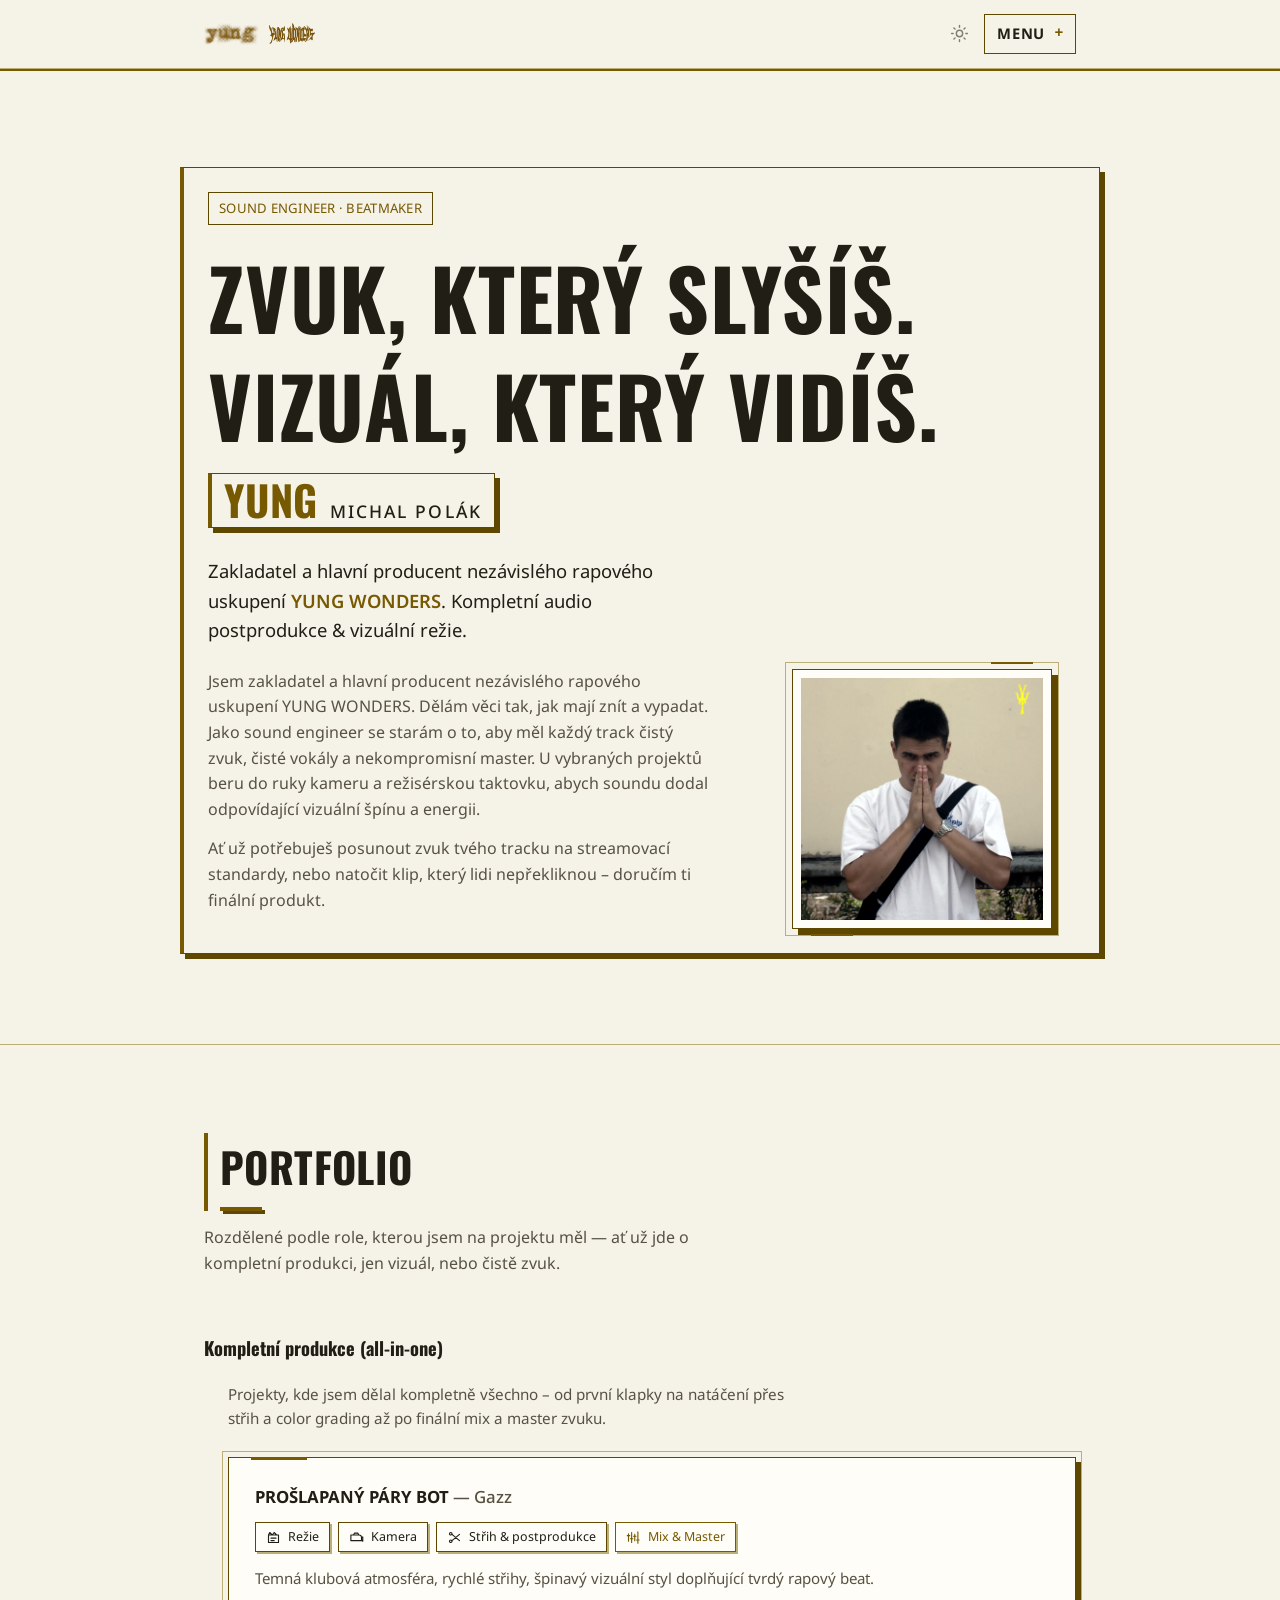
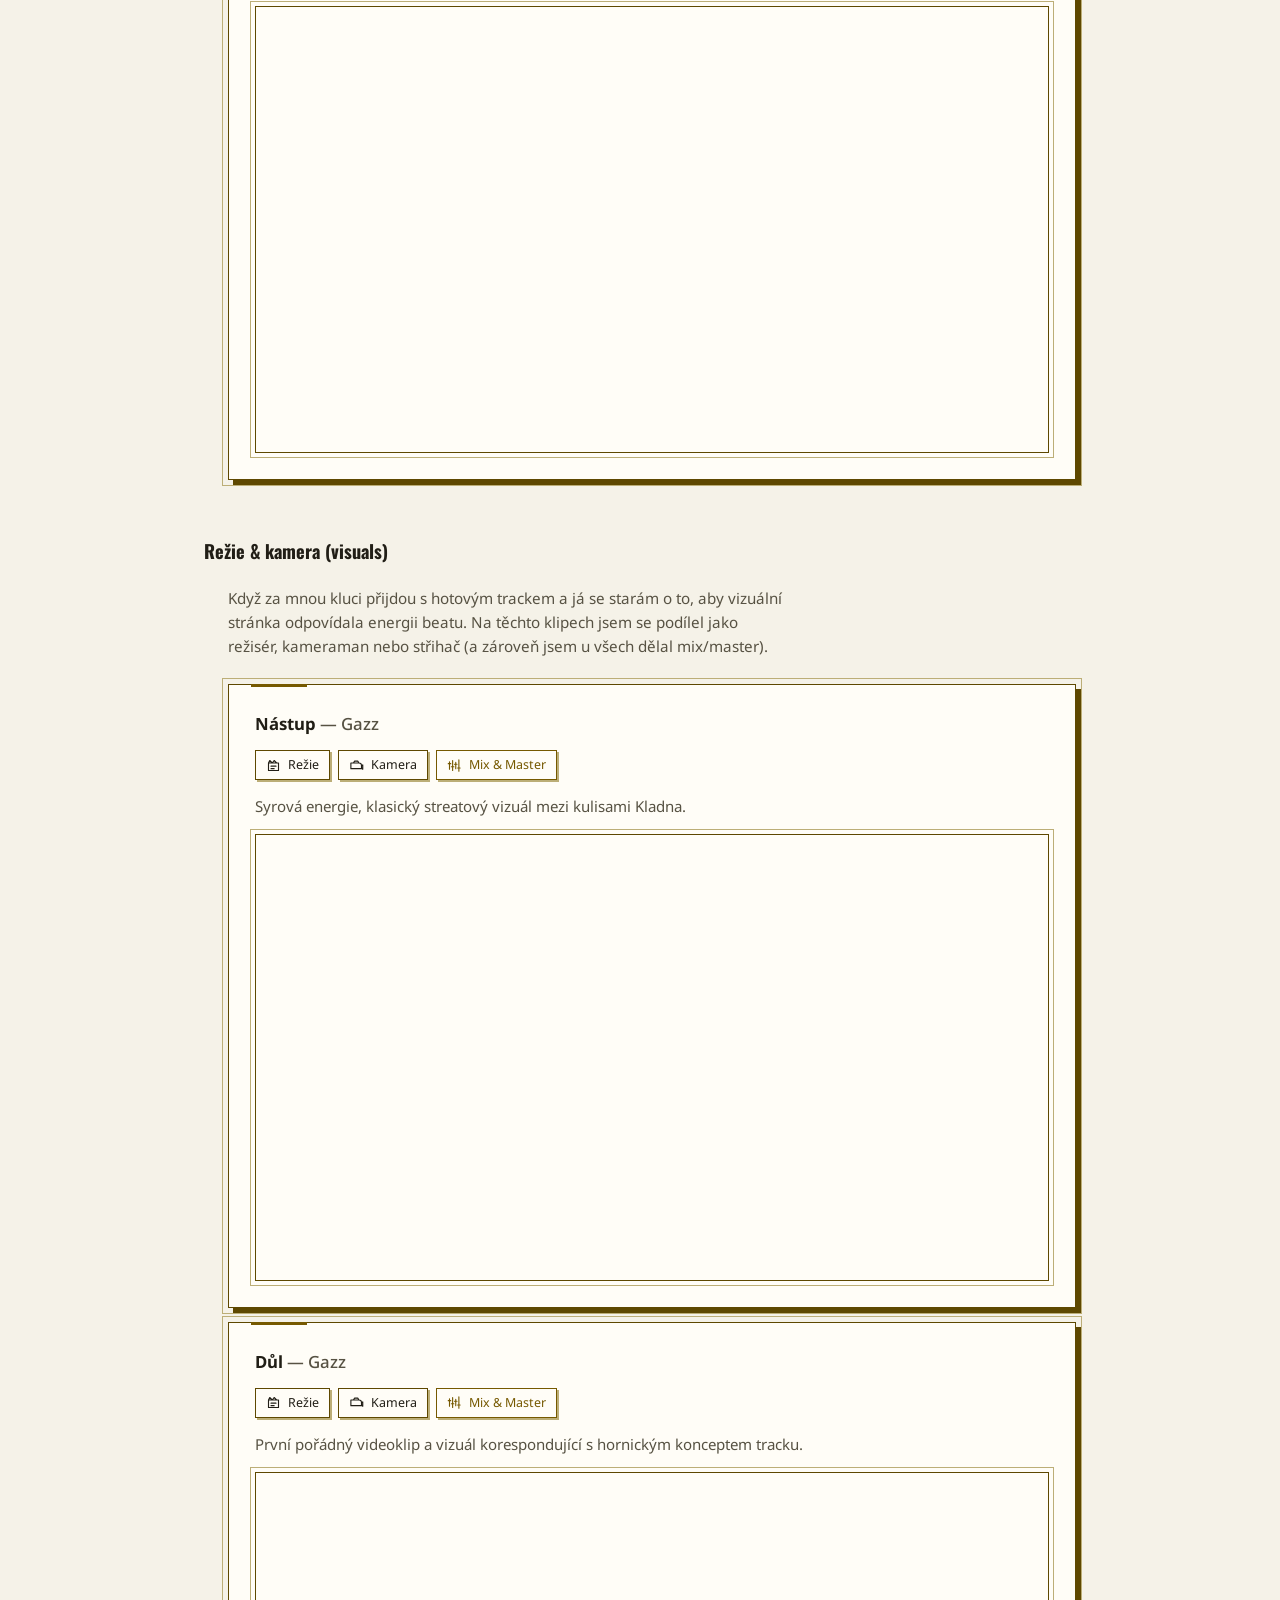
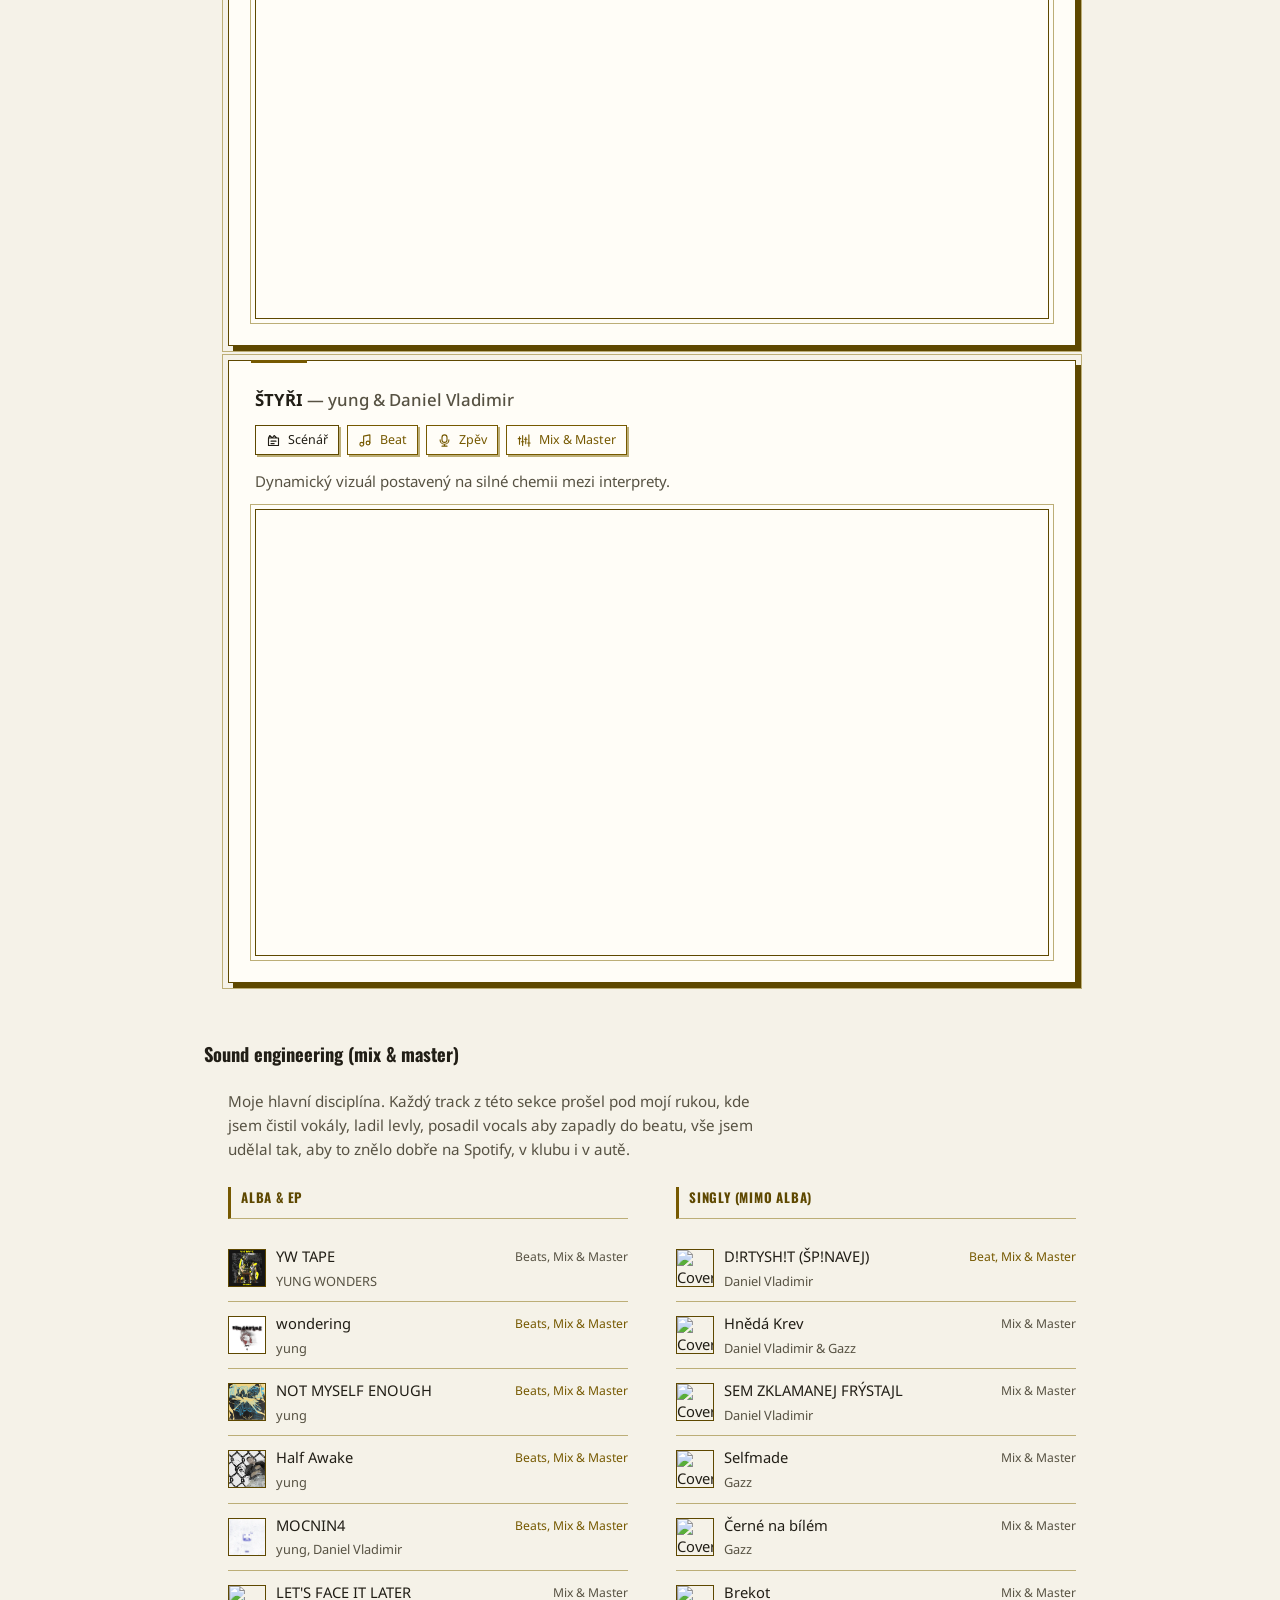
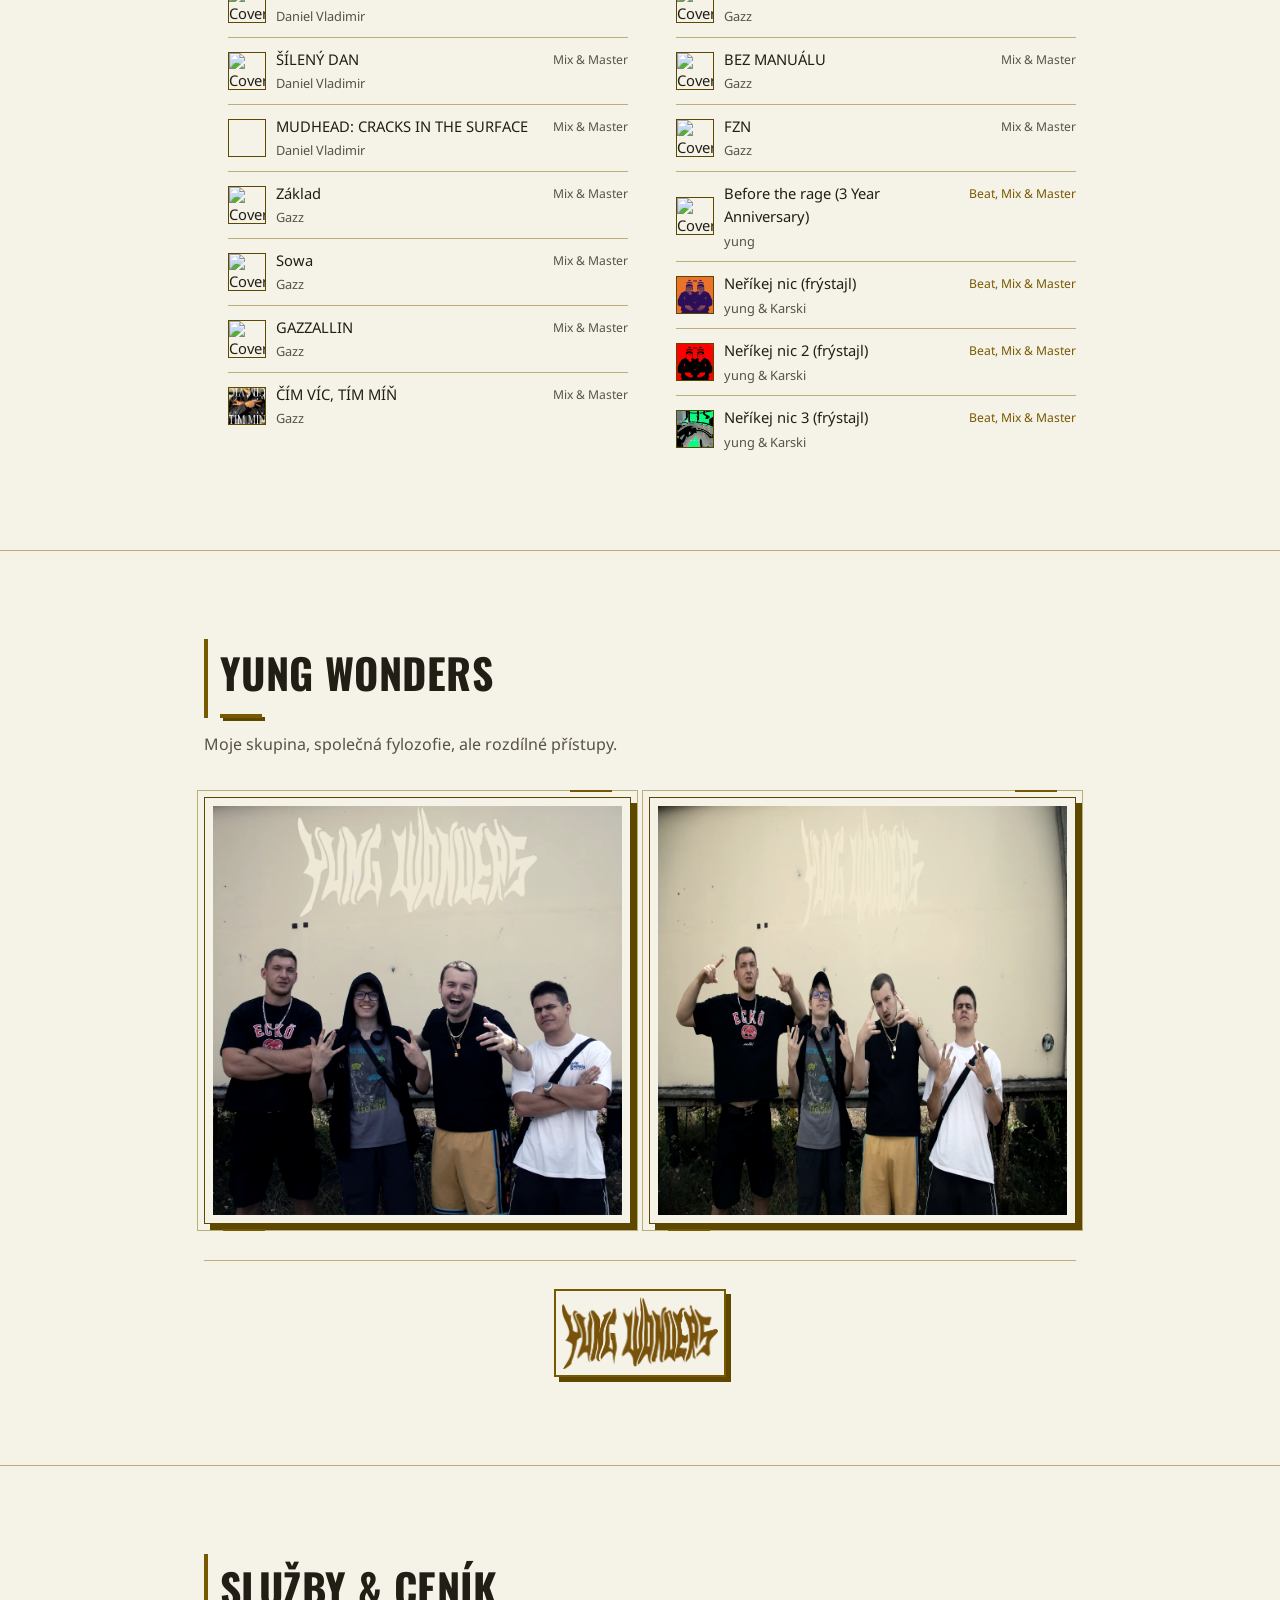
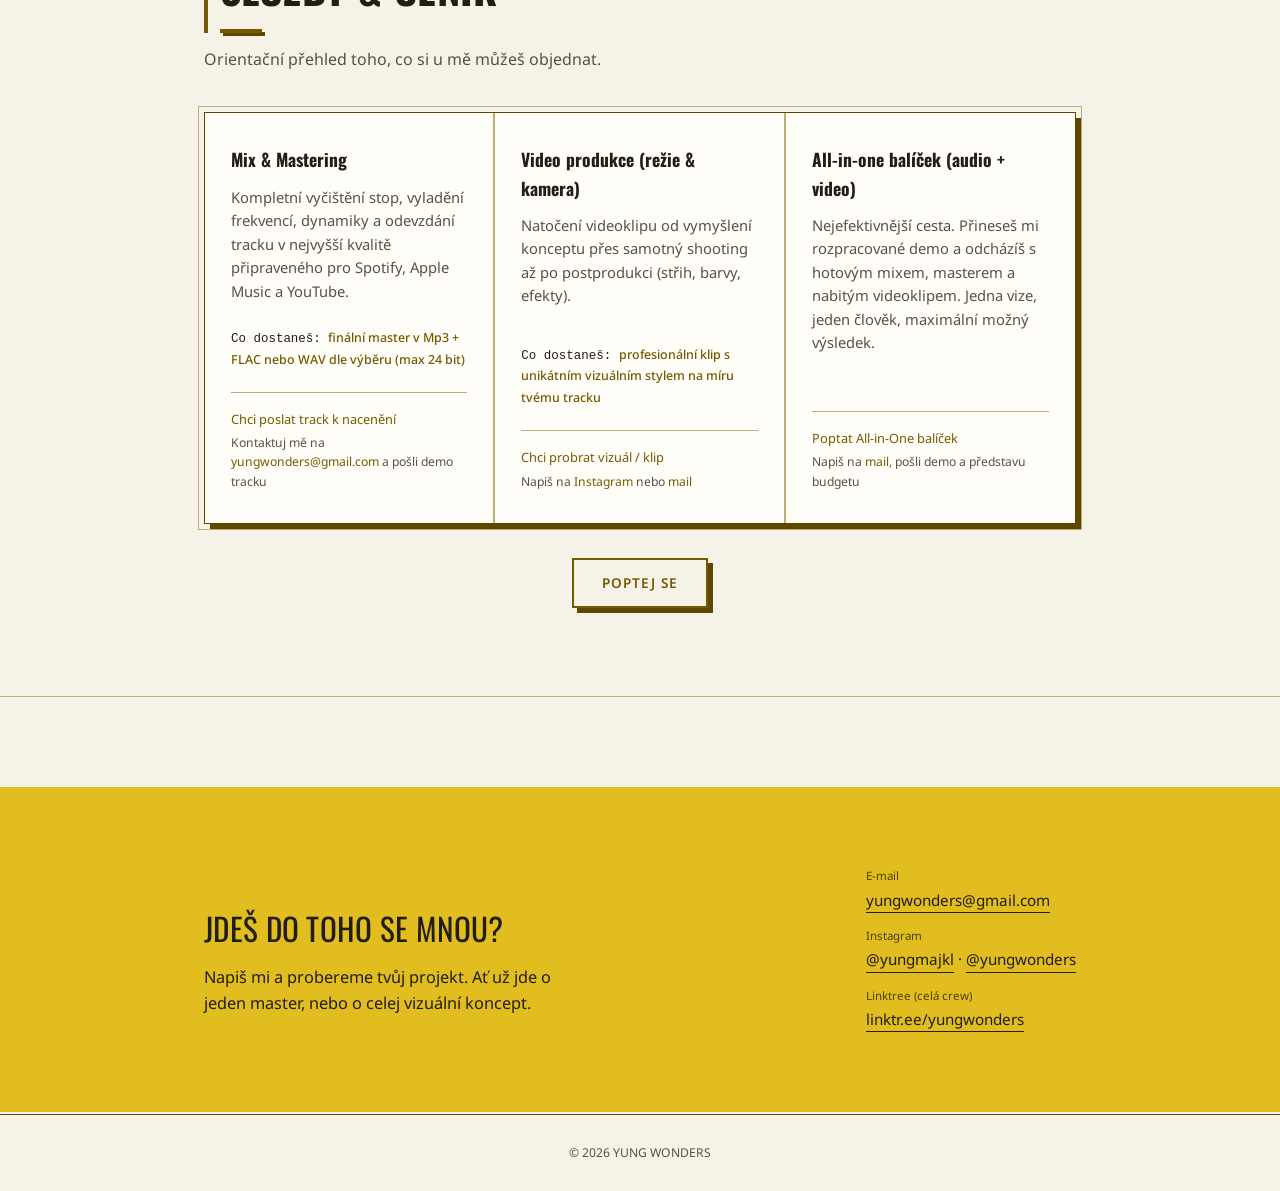
==== commit 63db40b1: "Add release projects with links and images" ====
--- a/index.html
+++ b/index.html
@@ -142,6 +142,7 @@
         <div class="release-group">
           <h4>Alba &amp; EP</h4>
           <ul class="release-list">
+            <li><a class="release-project" href="https://open.spotify.com/album/5TuMhaAOQ9pCOPG4EtohZe" target="_blank" rel="noopener noreferrer"><img class="release-cover" src="COVER_YWTAPE.webp" alt="Cover alba YW TAPE" loading="lazy" decoding="async"><span class="release-name">YW TAPE<span class="artist">YUNG WONDERS</span></span></a><span class="release-role">Beats, Mix &amp; Master</span></li>
             <li><a class="release-project" href="https://open.spotify.com/album/7kbDfWBfBiviARkiLZw3nm" target="_blank" rel="noopener noreferrer"><img class="release-cover" src="wondering_final.webp" alt="Cover alba wondering" loading="lazy" decoding="async"><span class="release-name">wondering<span class="artist">yung</span></span></a><span class="release-role beat">Beats, Mix &amp; Master</span></li>
             <li><a class="release-project" href="https://open.spotify.com/album/2iTnrkJVPXAjjqeSSytH7I" target="_blank" rel="noopener noreferrer"><img class="release-cover" src="notmyselfenough_final.webp" alt="Cover alba NOT MYSELF ENOUGH" loading="lazy" decoding="async"><span class="release-name">NOT MYSELF ENOUGH<span class="artist">yung</span></span></a><span class="release-role beat">Beats, Mix &amp; Master</span></li>
             <li><a class="release-project" href="https://open.spotify.com/album/2v84lvhpZ2gAqtT8gA2S1M" target="_blank" rel="noopener noreferrer"><img class="release-cover" src="halfawake.webp" alt="Cover alba Half Awake" loading="lazy" decoding="async"><span class="release-name">Half Awake<span class="artist">yung</span></span></a><span class="release-role beat">Beats, Mix &amp; Master</span></li>
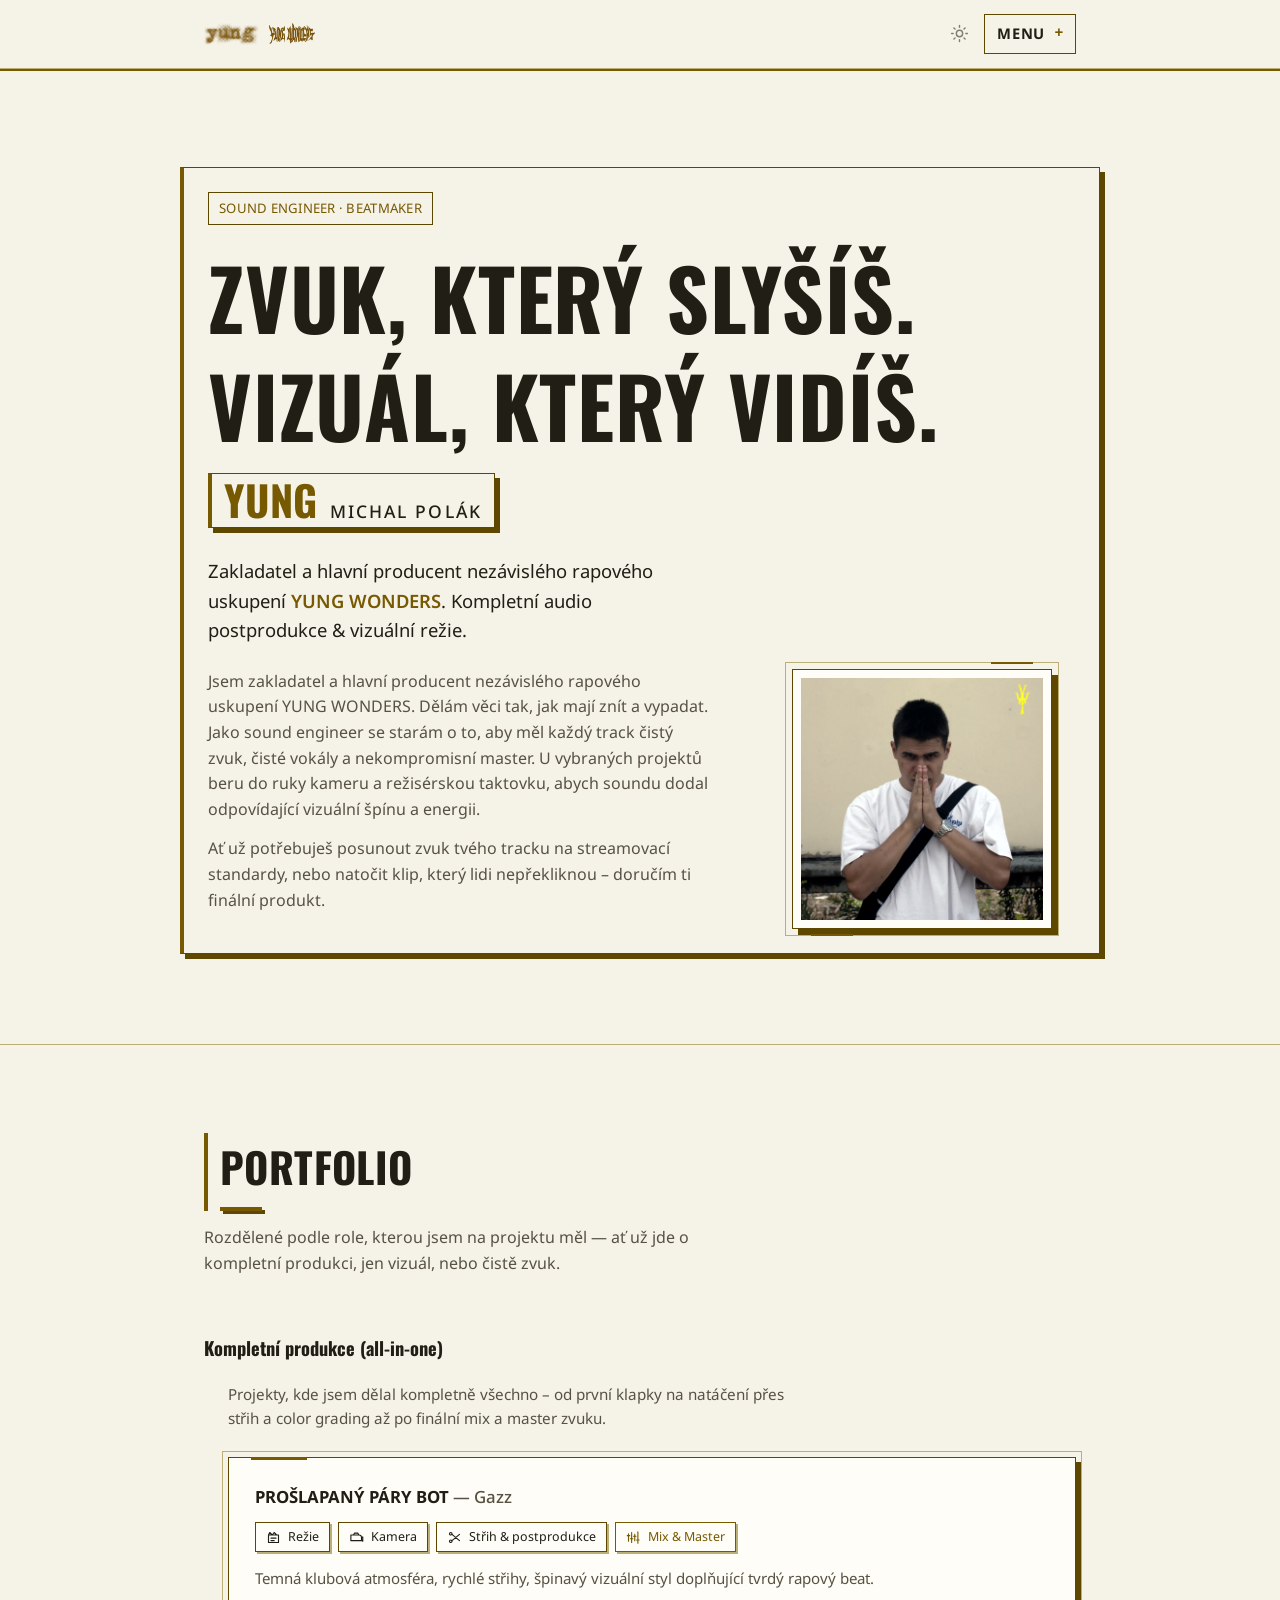
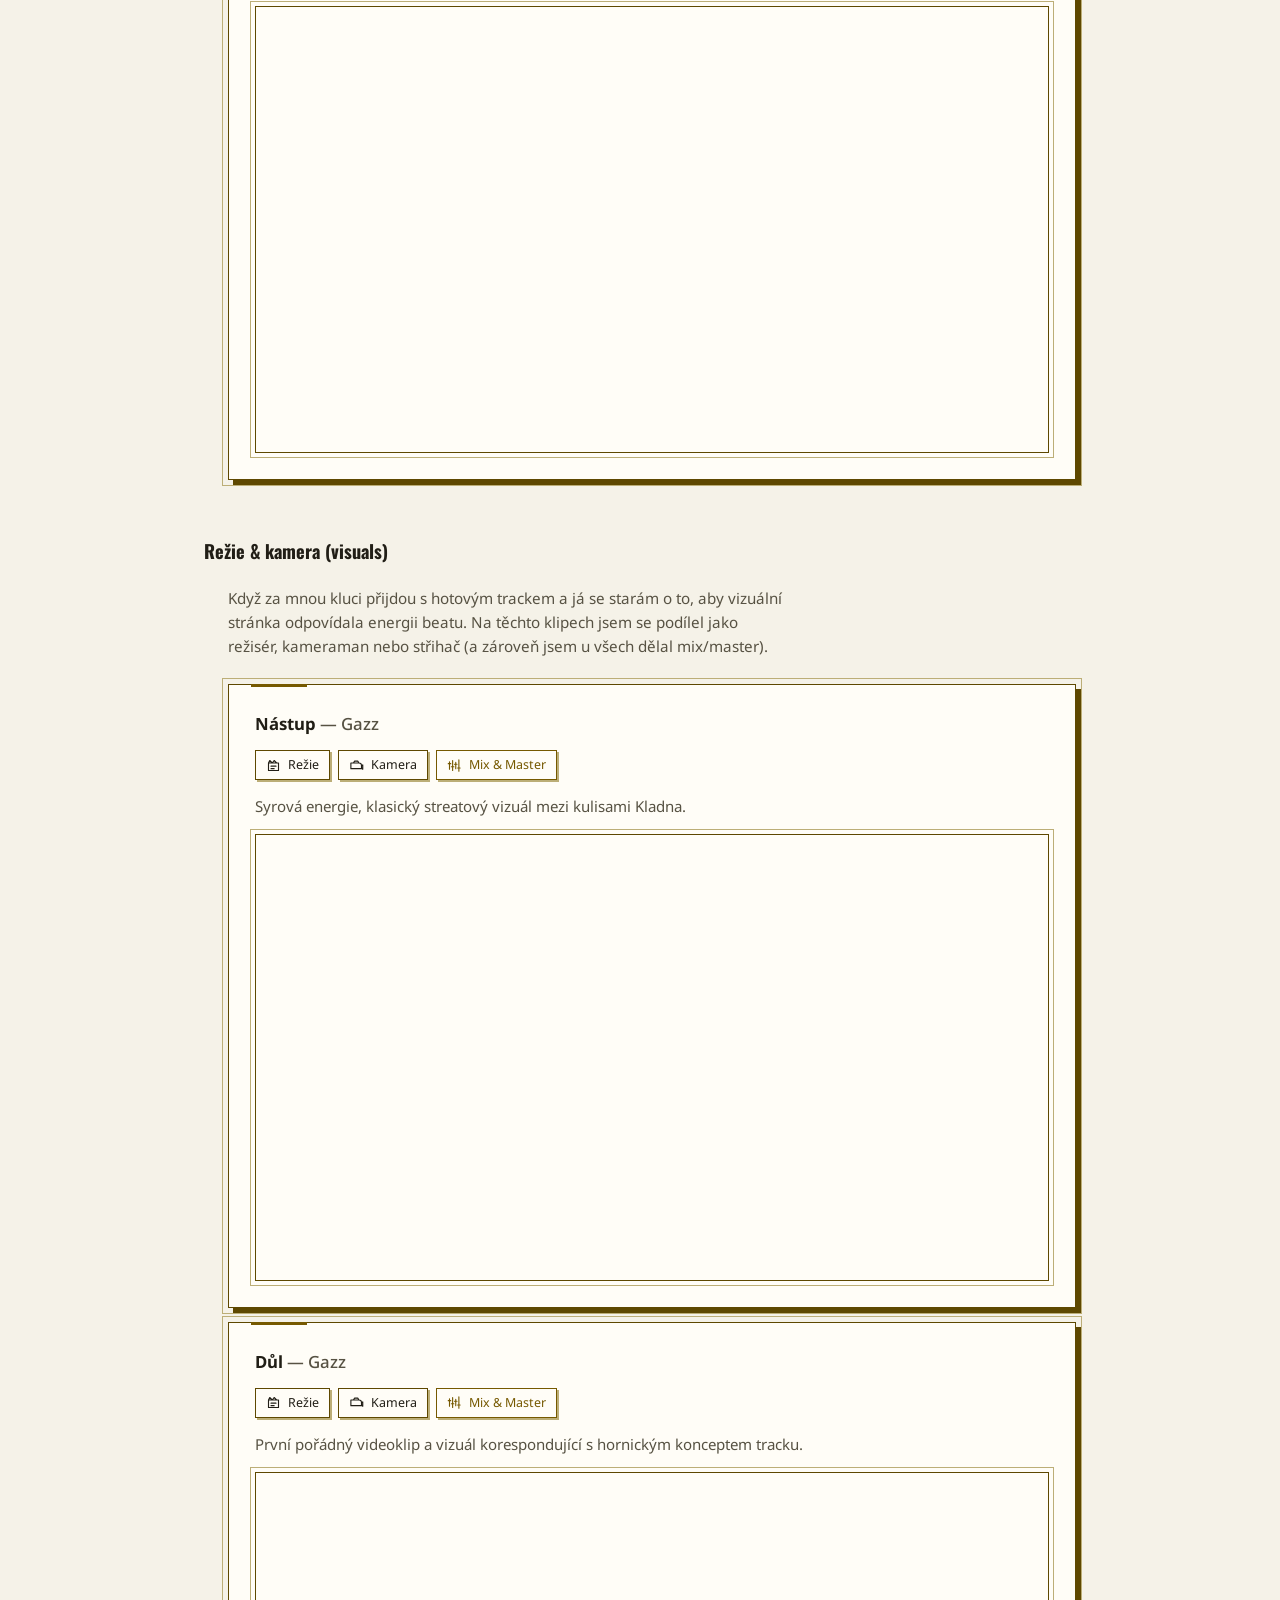
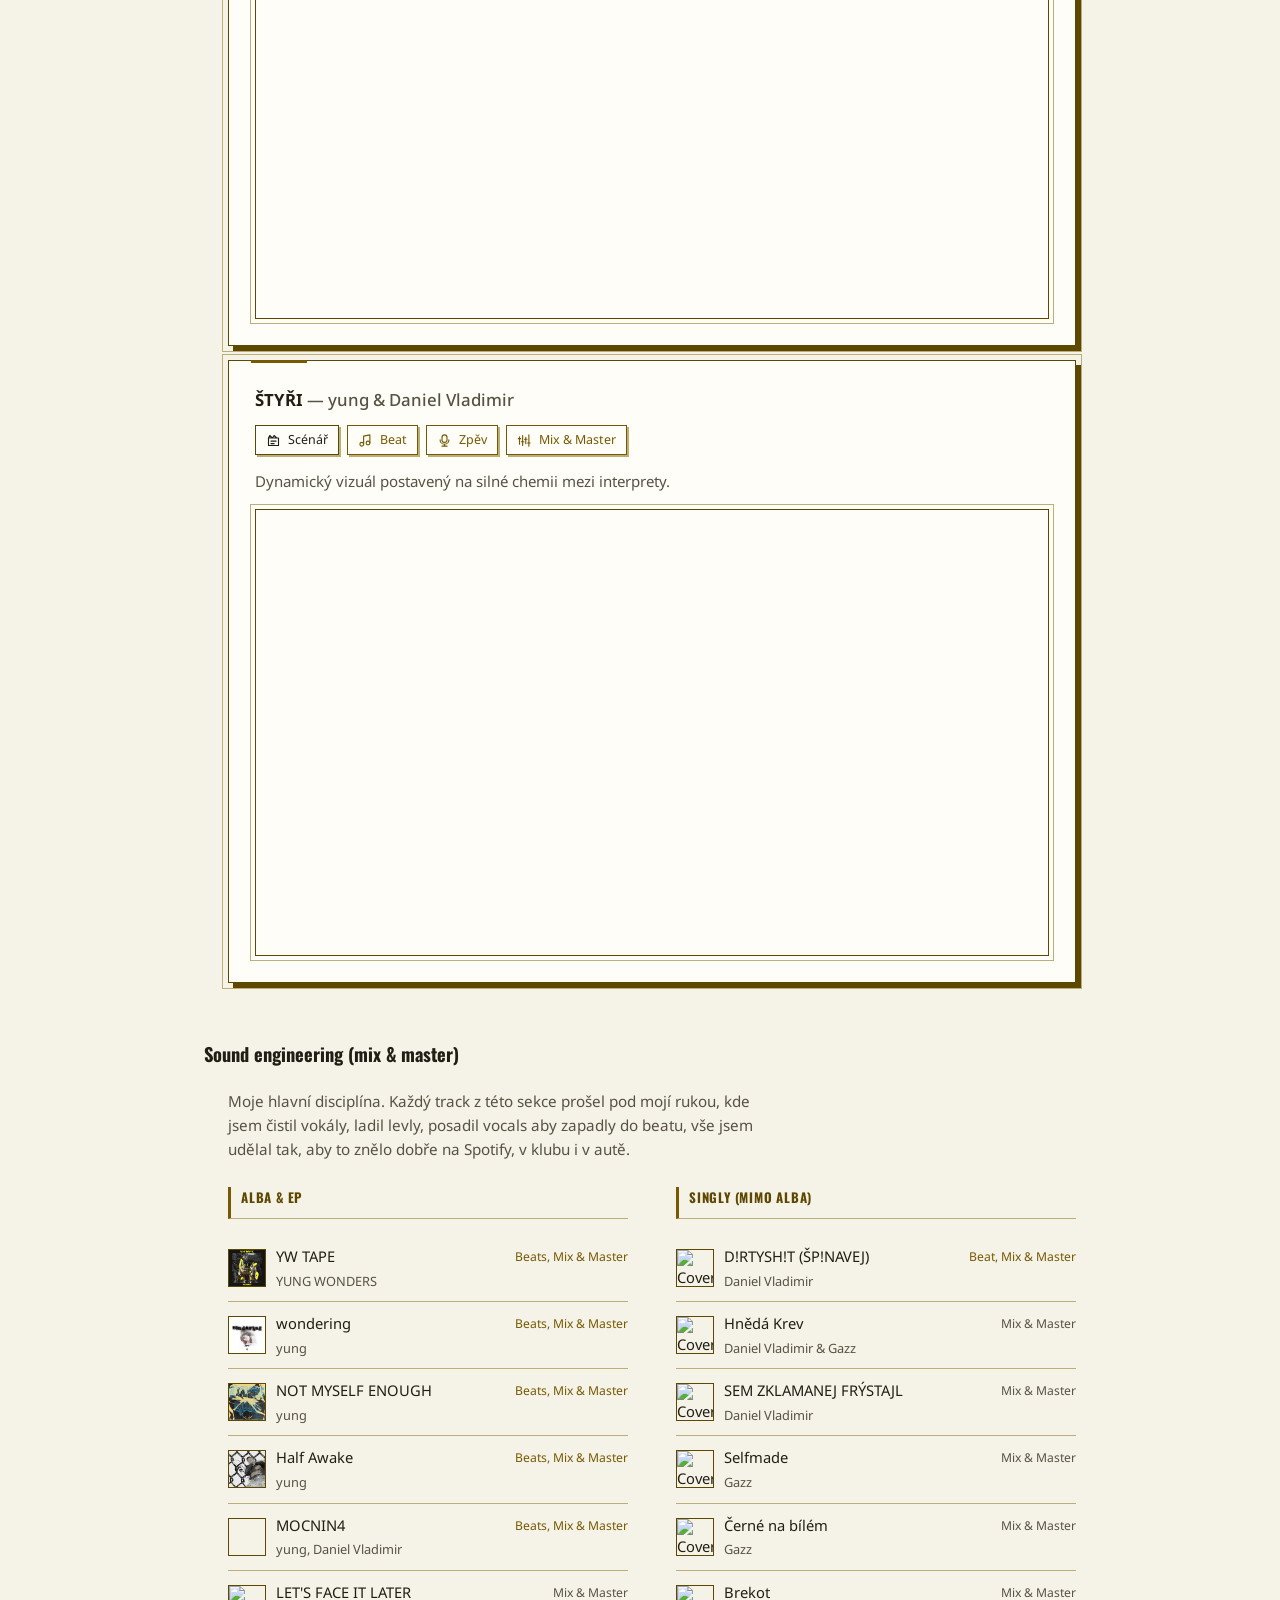
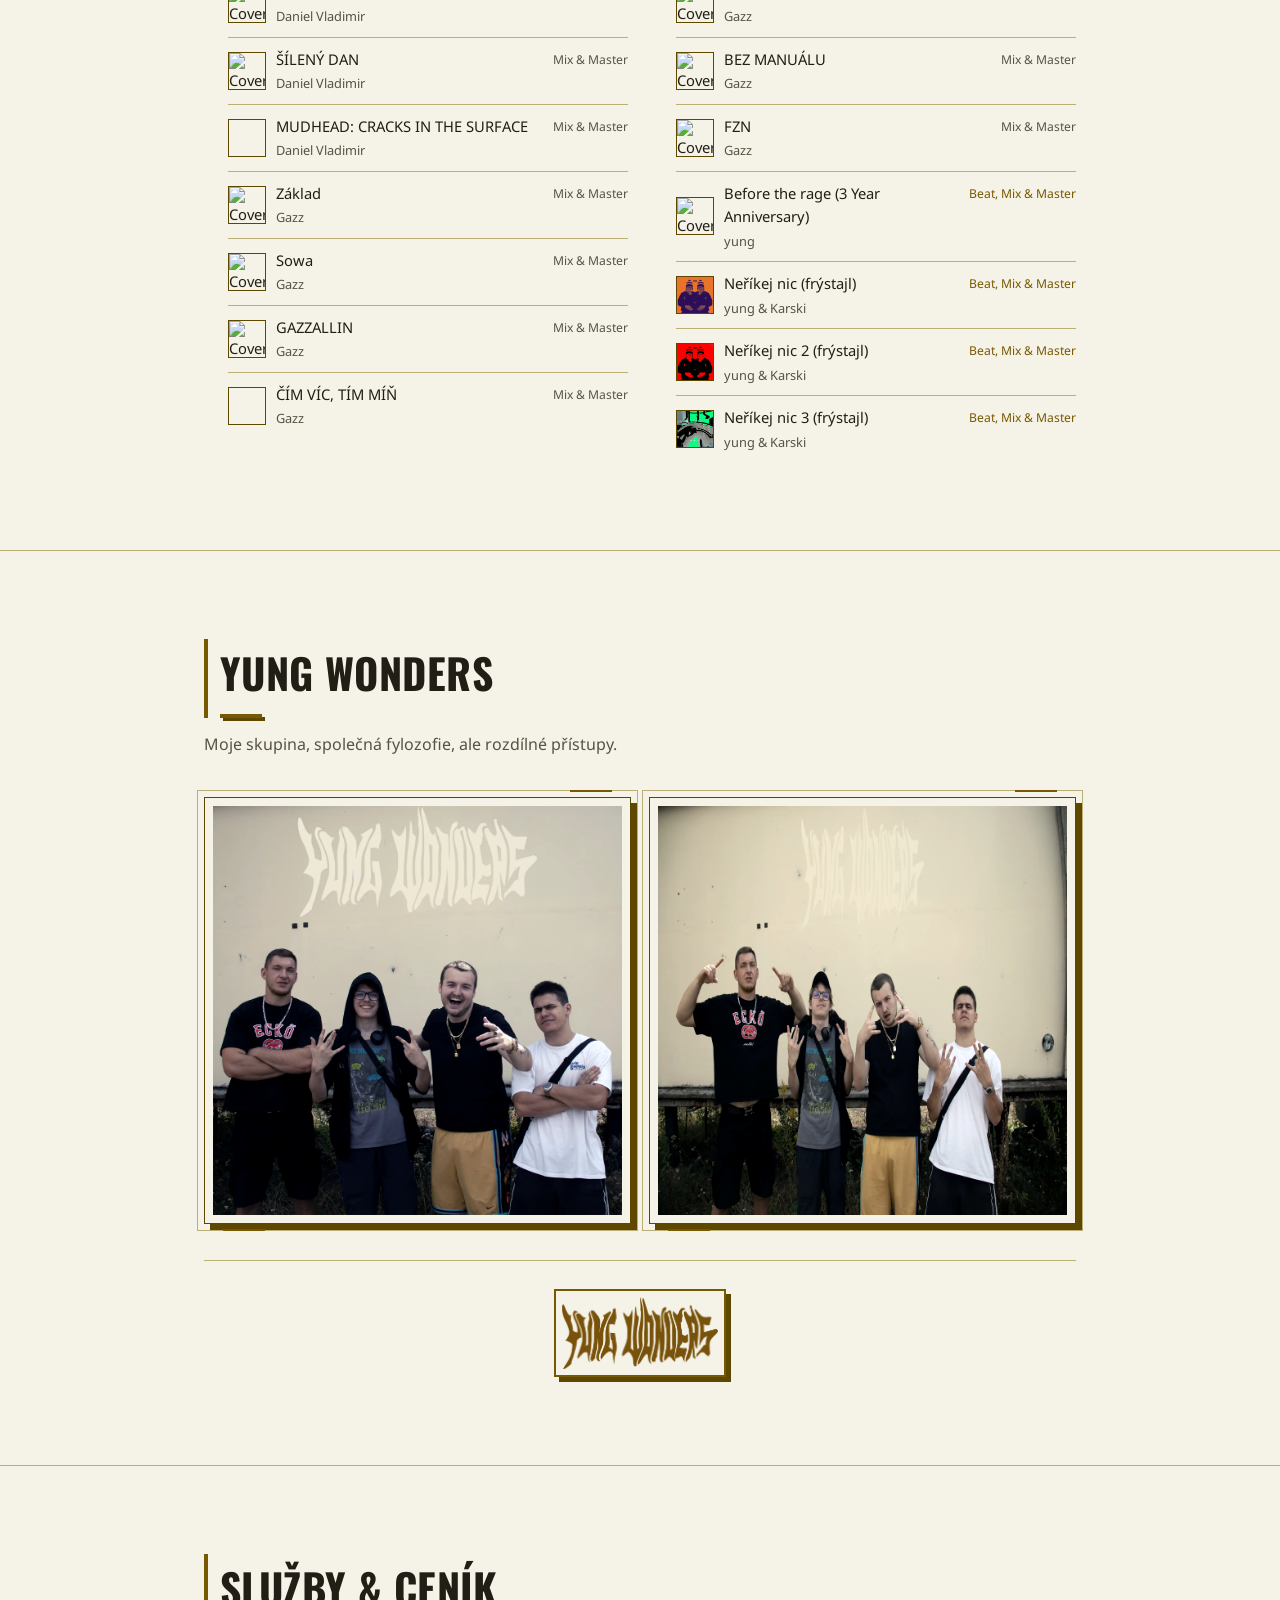
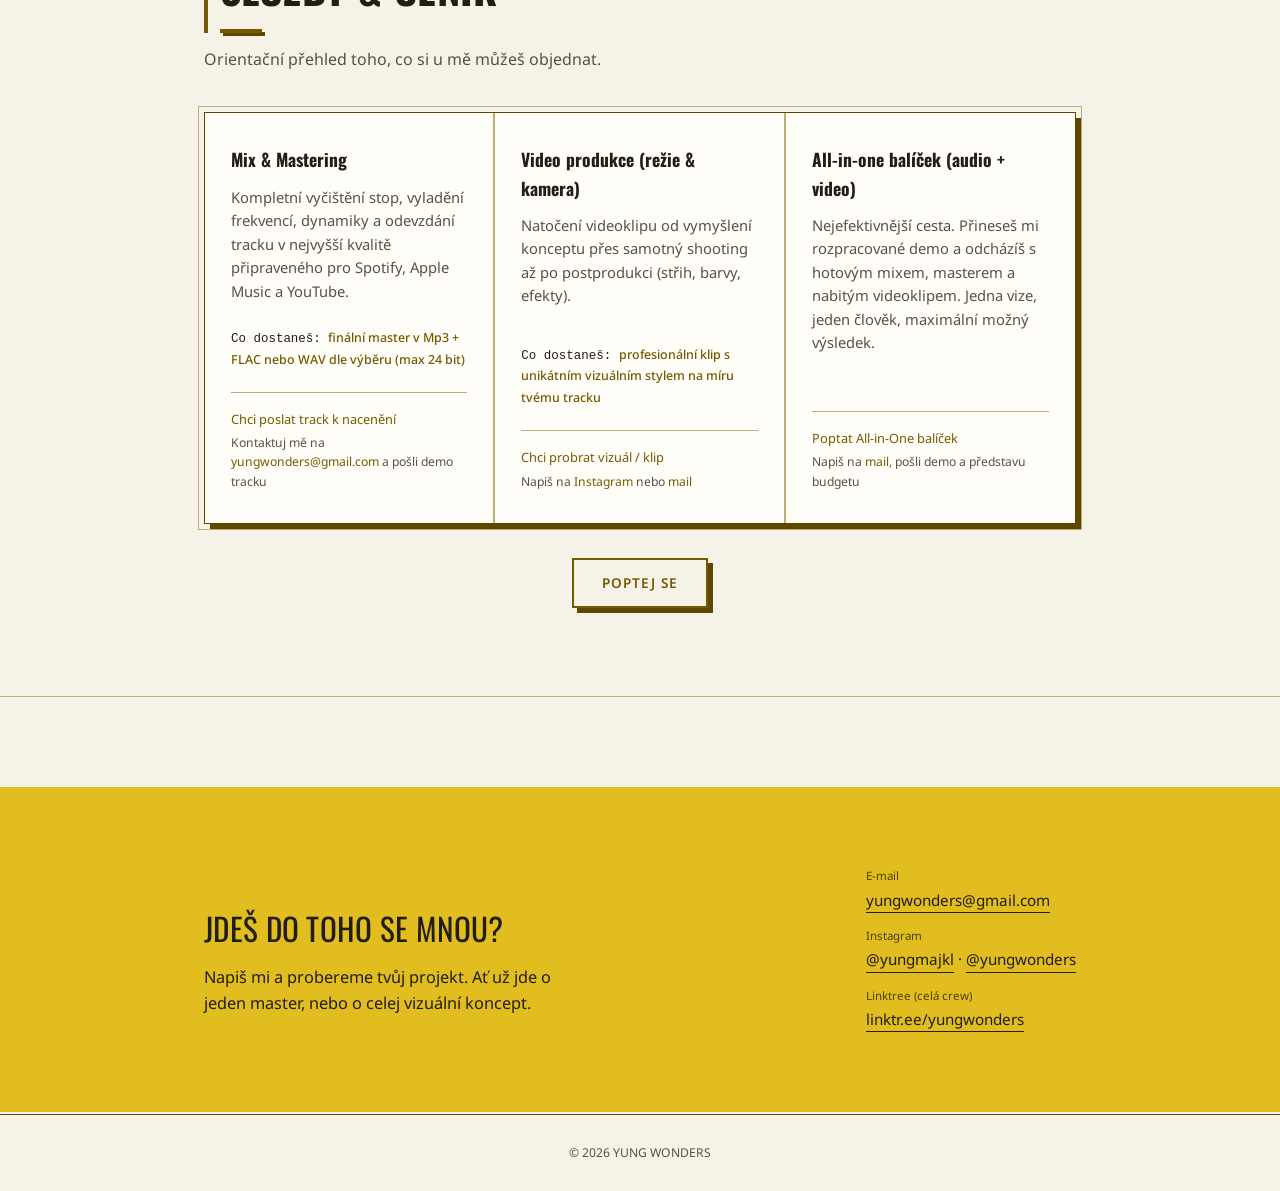
==== commit 53dd4567: "Fix release role class for YW TAPE" ====
--- a/index.html
+++ b/index.html
@@ -142,7 +142,7 @@
         <div class="release-group">
           <h4>Alba &amp; EP</h4>
           <ul class="release-list">
-            <li><a class="release-project" href="https://open.spotify.com/album/5TuMhaAOQ9pCOPG4EtohZe" target="_blank" rel="noopener noreferrer"><img class="release-cover" src="COVER_YWTAPE.webp" alt="Cover alba YW TAPE" loading="lazy" decoding="async"><span class="release-name">YW TAPE<span class="artist">YUNG WONDERS</span></span></a><span class="release-role">Beats, Mix &amp; Master</span></li>
+            <li><a class="release-project" href="https://open.spotify.com/album/5TuMhaAOQ9pCOPG4EtohZe" target="_blank" rel="noopener noreferrer"><img class="release-cover" src="COVER_YWTAPE.webp" alt="Cover alba YW TAPE" loading="lazy" decoding="async"><span class="release-name">YW TAPE<span class="artist">YUNG WONDERS</span></span></a><span class="release-role beat">Beats, Mix &amp; Master</span></li>
             <li><a class="release-project" href="https://open.spotify.com/album/7kbDfWBfBiviARkiLZw3nm" target="_blank" rel="noopener noreferrer"><img class="release-cover" src="wondering_final.webp" alt="Cover alba wondering" loading="lazy" decoding="async"><span class="release-name">wondering<span class="artist">yung</span></span></a><span class="release-role beat">Beats, Mix &amp; Master</span></li>
             <li><a class="release-project" href="https://open.spotify.com/album/2iTnrkJVPXAjjqeSSytH7I" target="_blank" rel="noopener noreferrer"><img class="release-cover" src="notmyselfenough_final.webp" alt="Cover alba NOT MYSELF ENOUGH" loading="lazy" decoding="async"><span class="release-name">NOT MYSELF ENOUGH<span class="artist">yung</span></span></a><span class="release-role beat">Beats, Mix &amp; Master</span></li>
             <li><a class="release-project" href="https://open.spotify.com/album/2v84lvhpZ2gAqtT8gA2S1M" target="_blank" rel="noopener noreferrer"><img class="release-cover" src="halfawake.webp" alt="Cover alba Half Awake" loading="lazy" decoding="async"><span class="release-name">Half Awake<span class="artist">yung</span></span></a><span class="release-role beat">Beats, Mix &amp; Master</span></li>
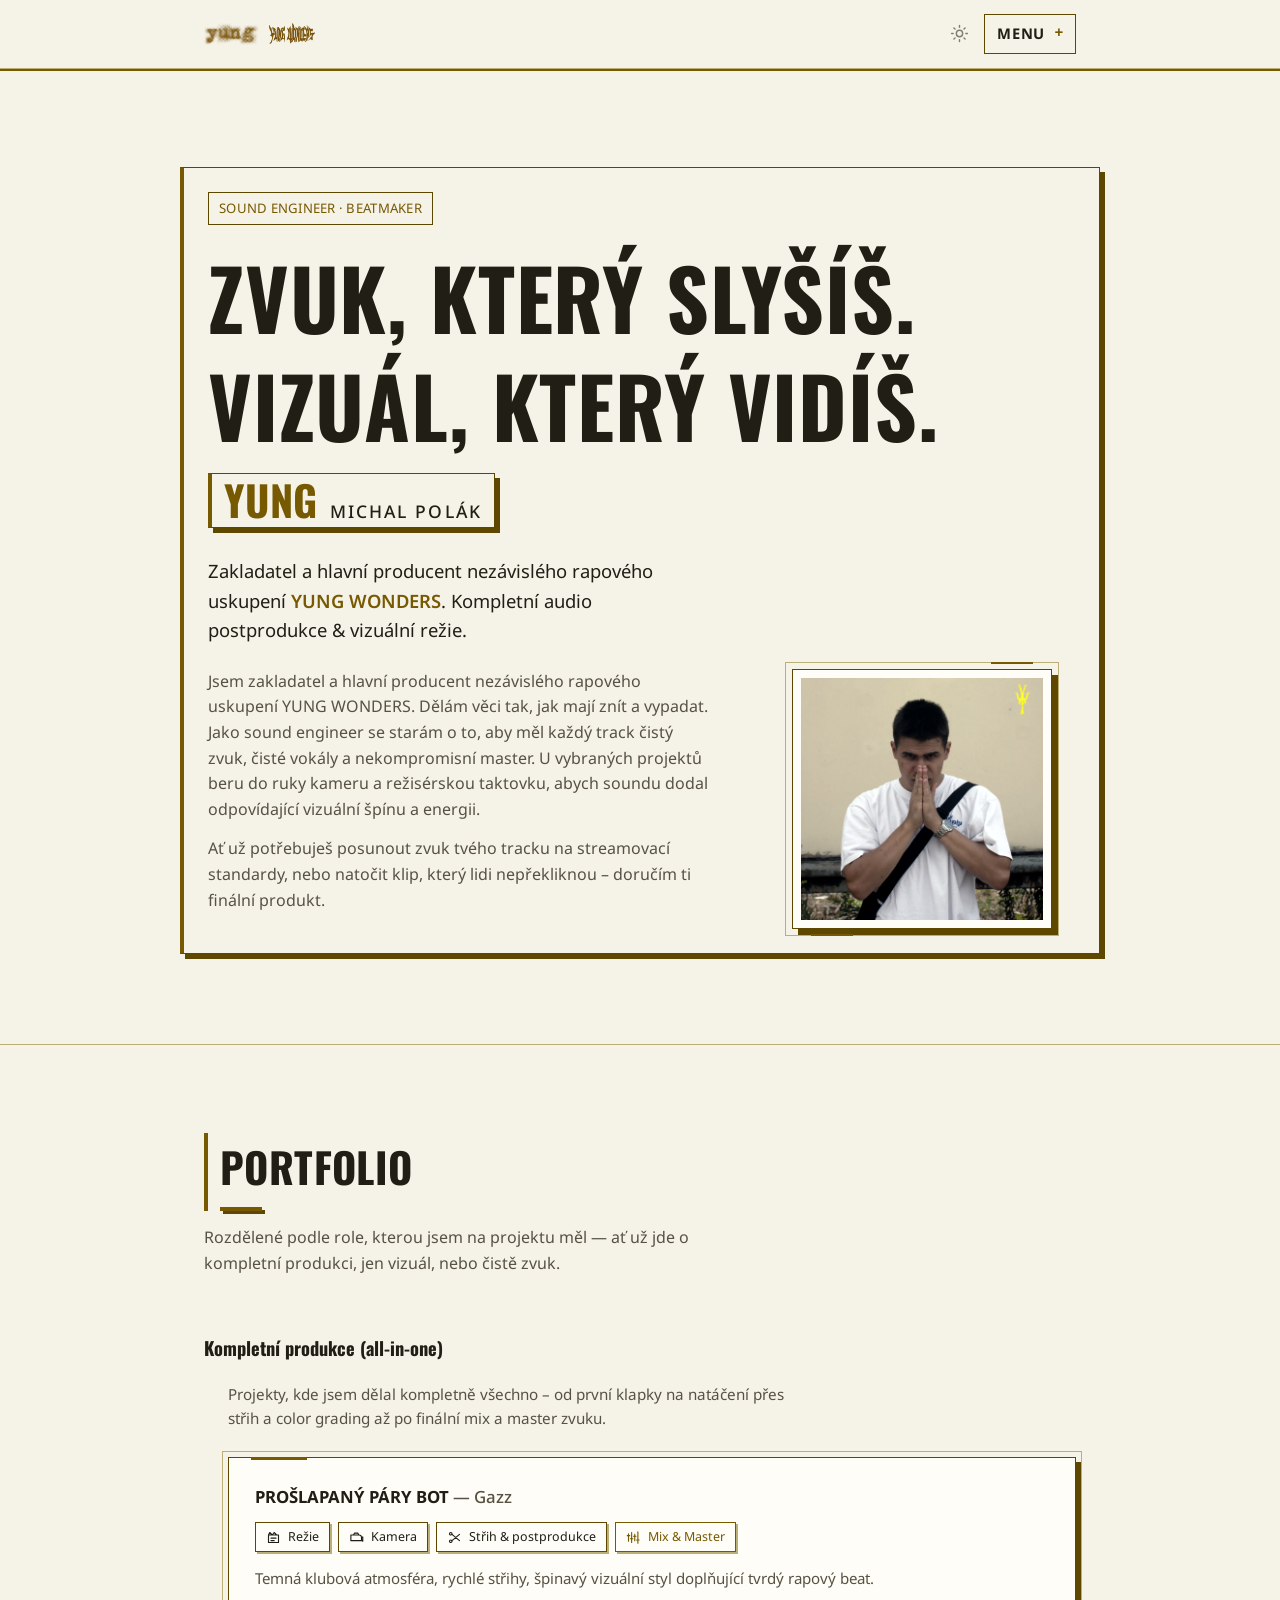
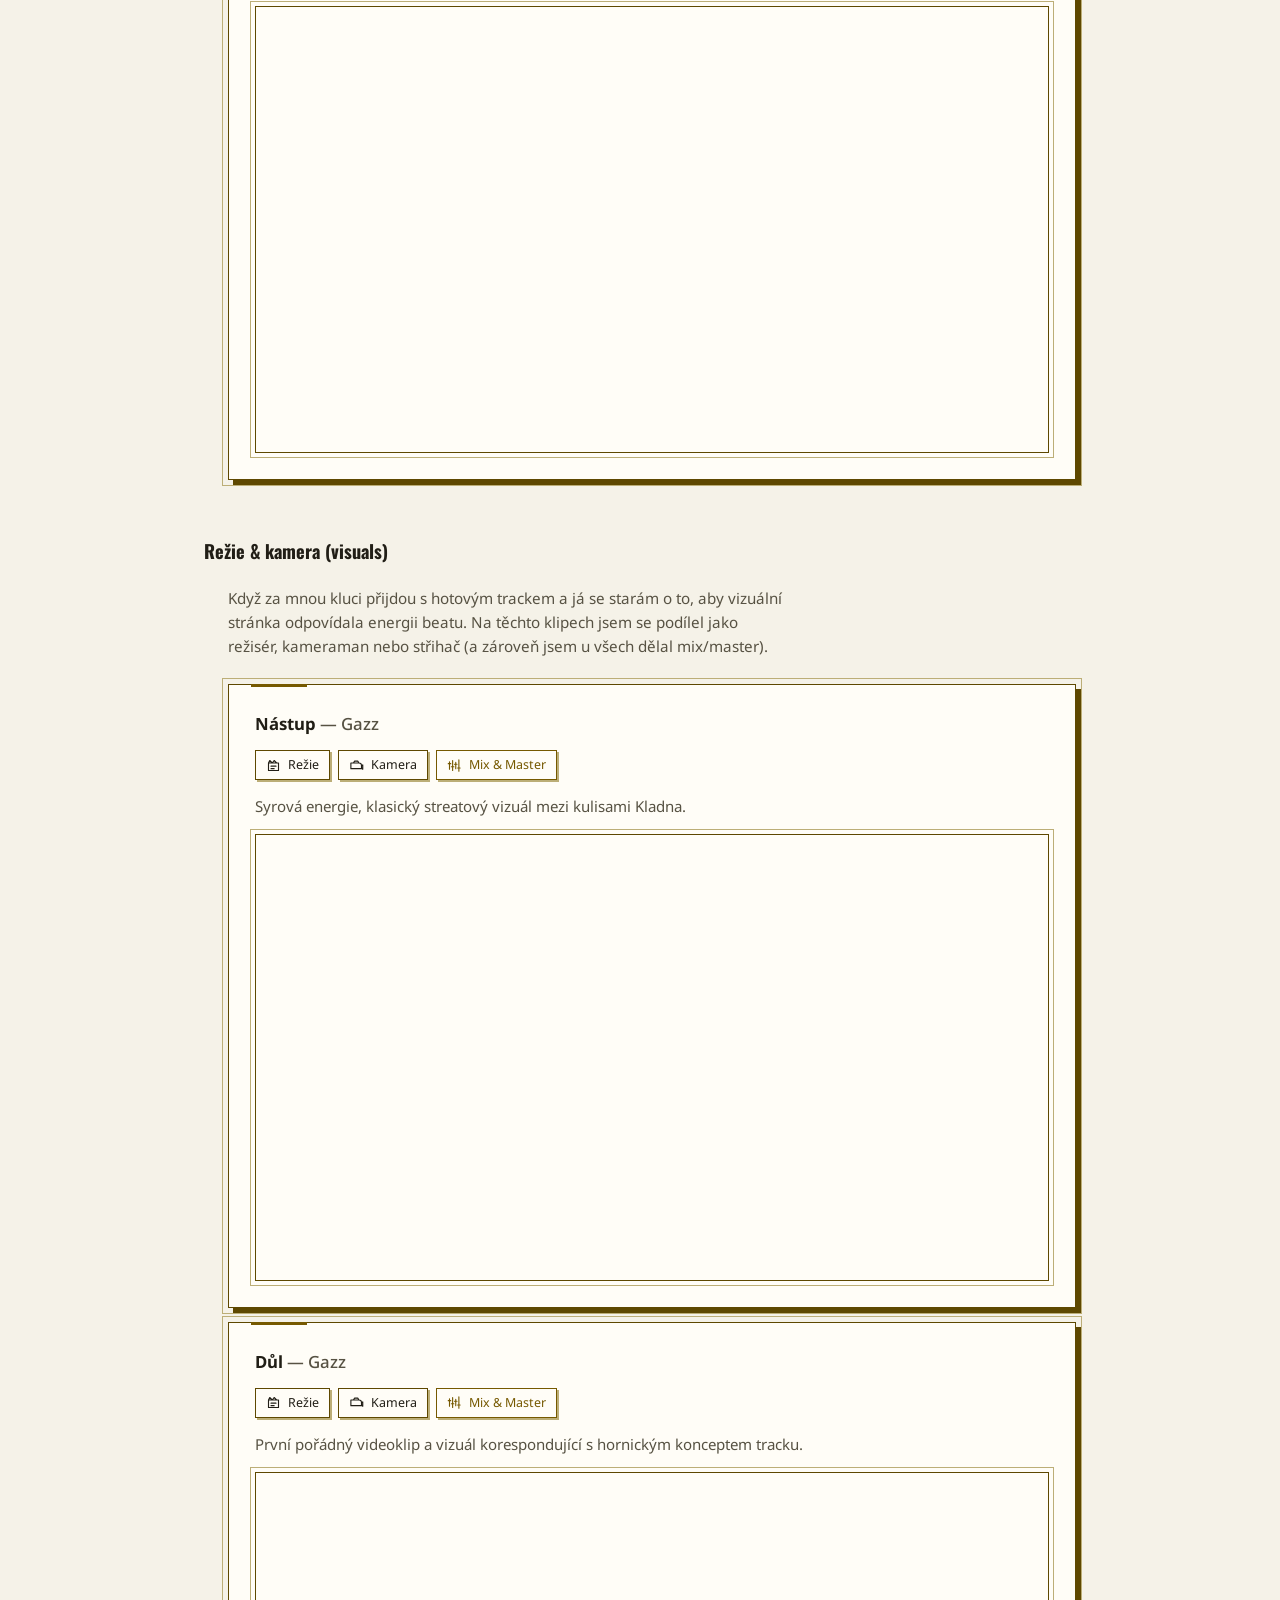
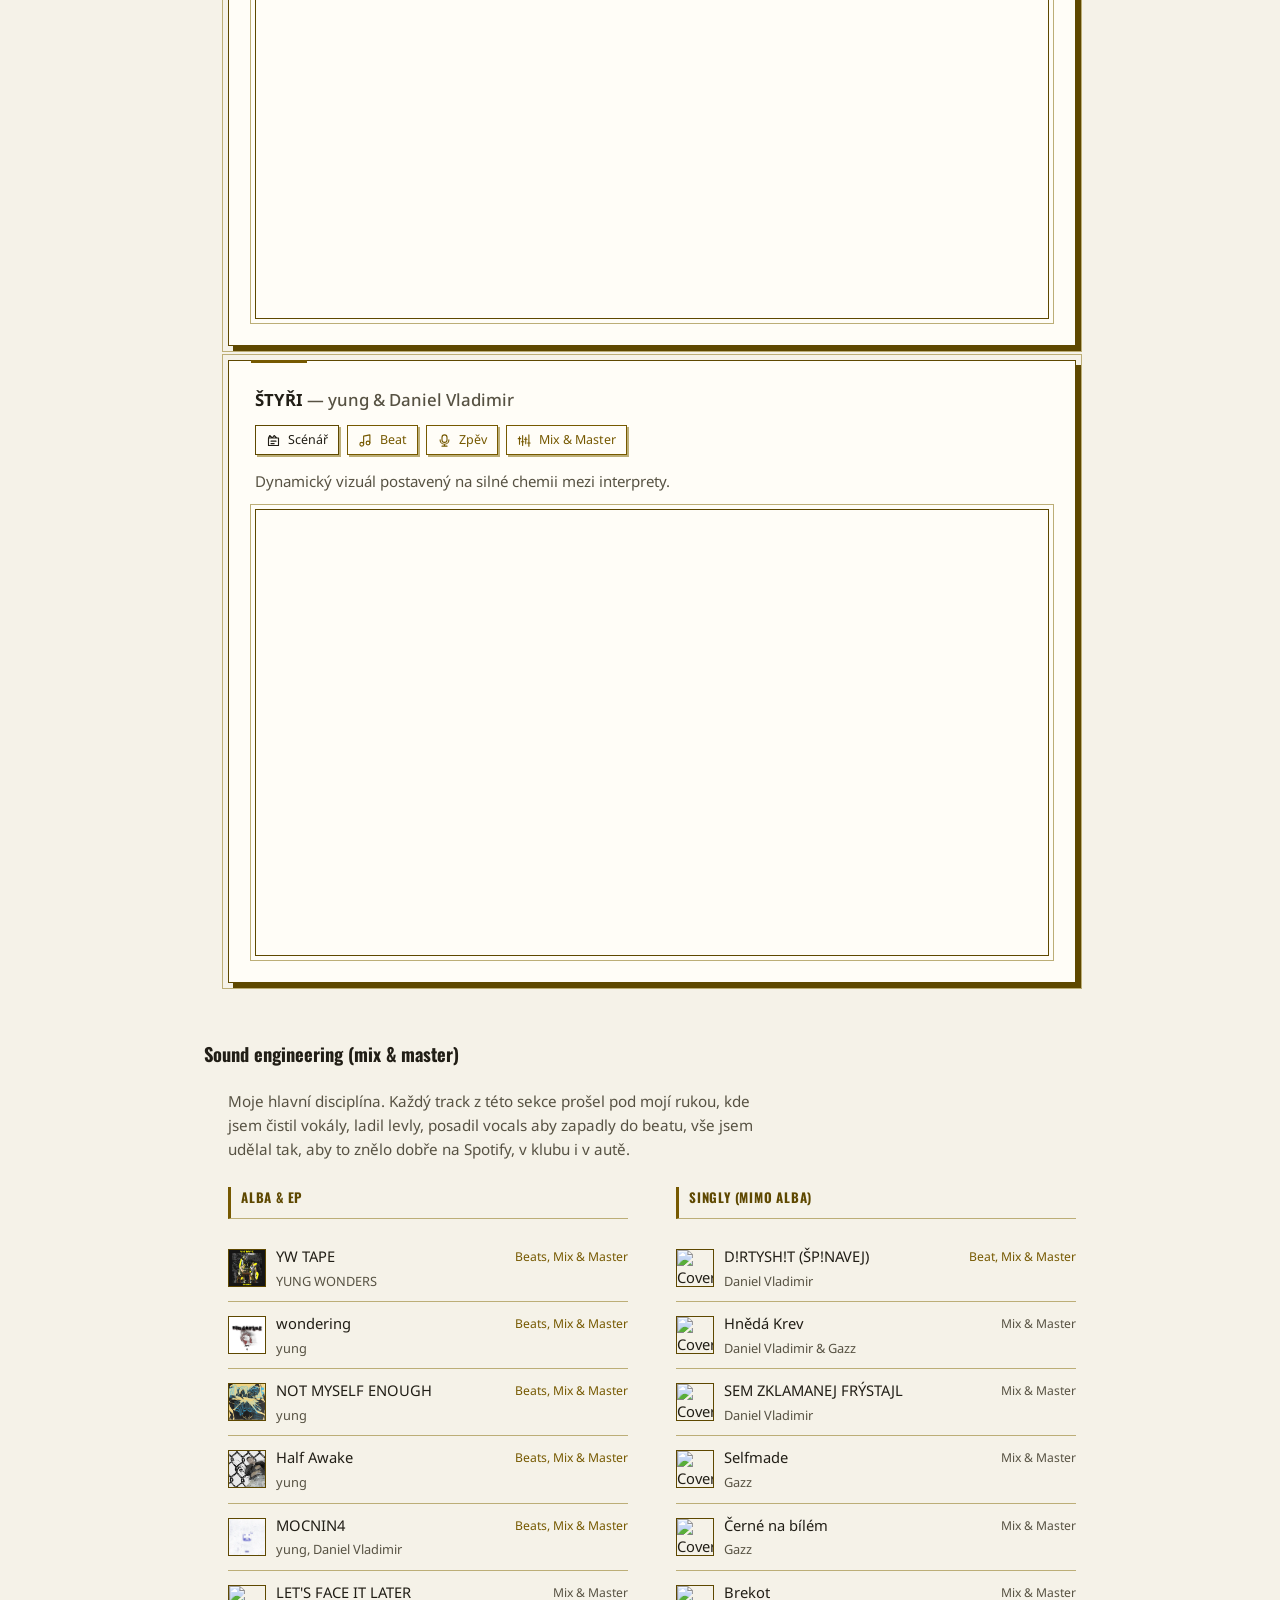
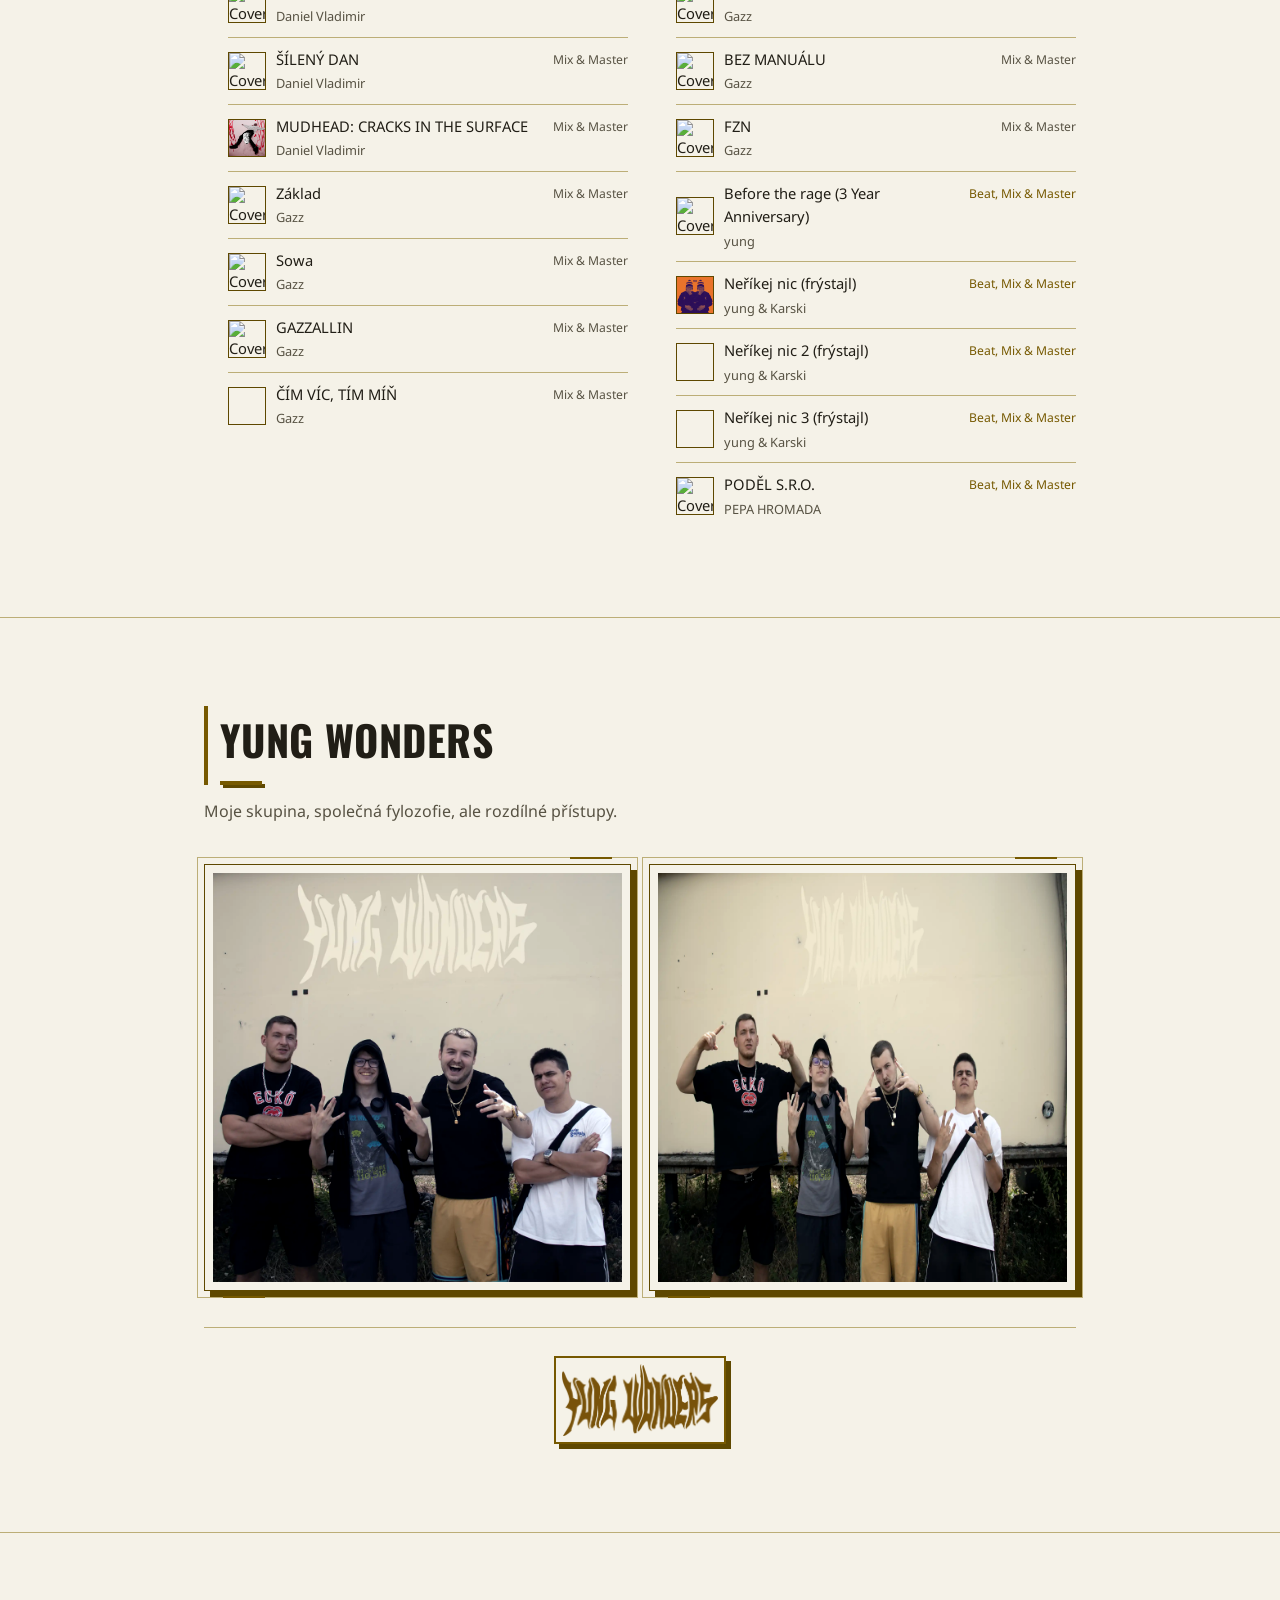
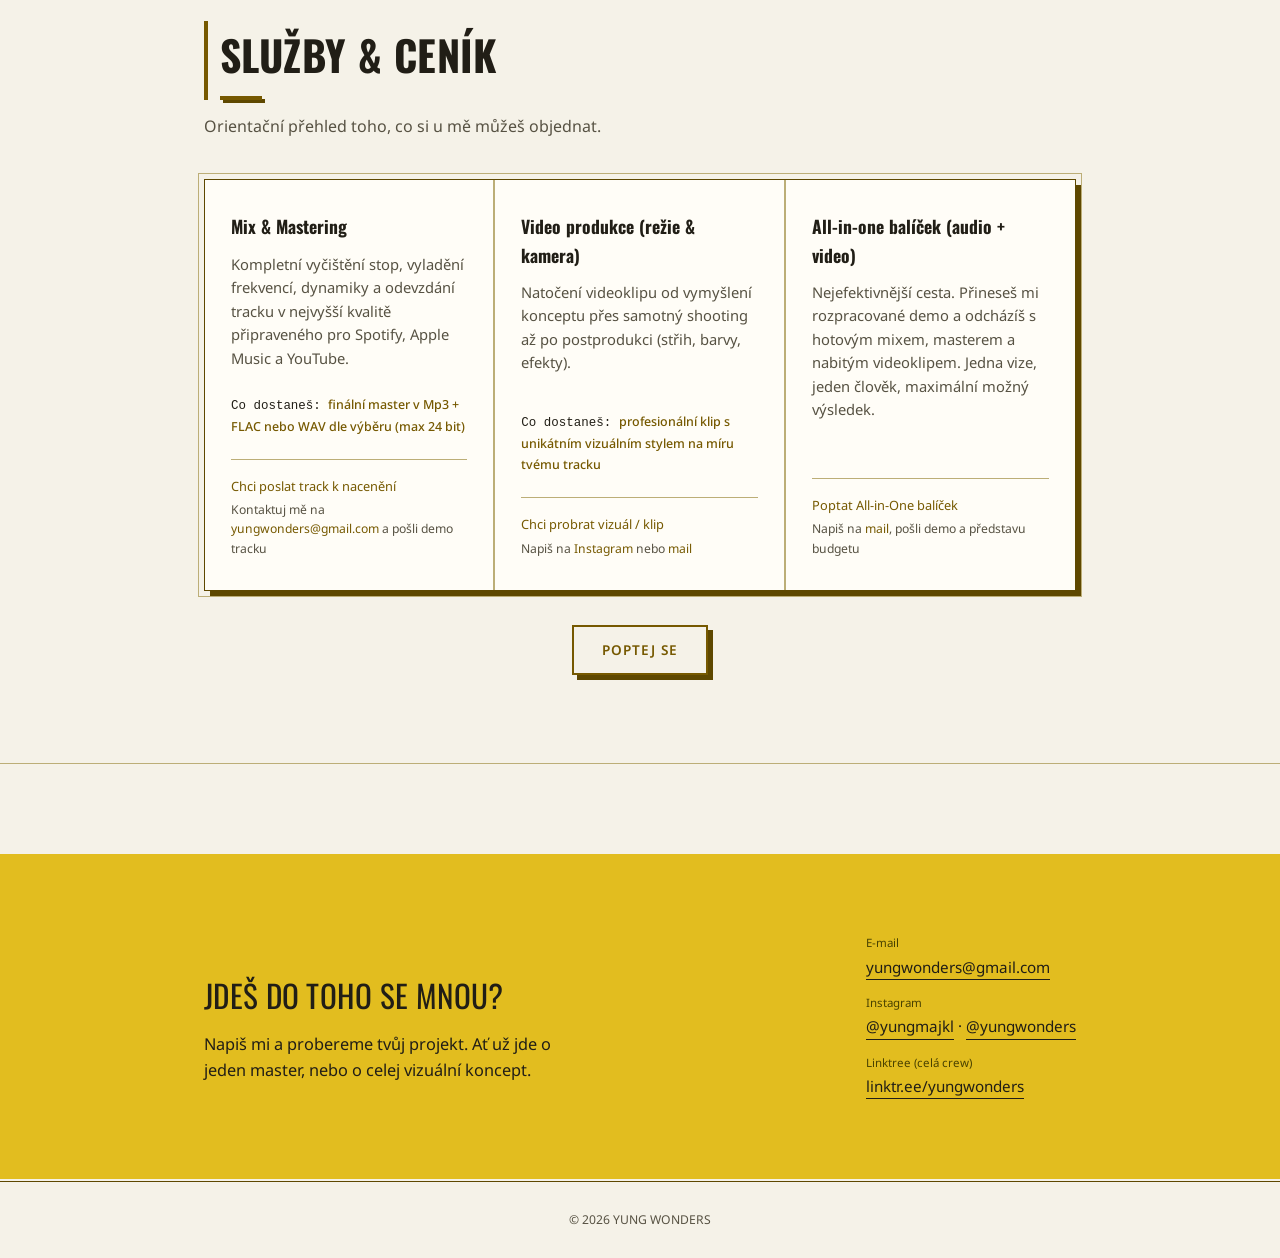
==== commit cf2ecedc: "Add new music releases to index.html" ====
--- a/index.html
+++ b/index.html
@@ -172,6 +172,7 @@
             <li><a class="release-project" href="https://open.spotify.com/album/3wpw44aI4PQ7ZpIS8x1BfV" target="_blank" rel="noopener noreferrer"><img class="release-cover" src="nerikejnic1.webp" alt="Cover singlu Neříkej nic" loading="lazy" decoding="async"><span class="release-name">Neříkej nic (frýstajl)<span class="artist">yung &amp; Karski</span></span></a><span class="release-role beat">Beat, Mix &amp; Master</span></li>
             <li><a class="release-project" href="https://open.spotify.com/track/7KtEBWeoLsLEdPyGhZppiX" target="_blank" rel="noopener noreferrer"><img class="release-cover" src="nerikejnic2.webp" alt="Cover singlu Neříkej nic 2" loading="lazy" decoding="async"><span class="release-name">Neříkej nic 2 (frýstajl)<span class="artist">yung &amp; Karski</span></span></a><span class="release-role beat">Beat, Mix &amp; Master</span></li>
             <li><a class="release-project" href="https://open.spotify.com/track/2C6SC20IAdXN9dqS1TRskE" target="_blank" rel="noopener noreferrer"><img class="release-cover" src="nerikejnic3.webp" alt="Cover singlu Neříkej nic 3" loading="lazy" decoding="async"><span class="release-name">Neříkej nic 3 (frýstajl)<span class="artist">yung &amp; Karski</span></span></a><span class="release-role beat">Beat, Mix &amp; Master</span></li>
+            <li><a class="release-project" href="https://open.spotify.com/album/0AjHr0vnFgDVXsYXJ3gFH5" target="_blank" rel="noopener noreferrer"><img class="release-cover" src="https://i.scdn.co/image/ab67616d0000b273b3043086530095233e351fce" alt="Cover singlu PODĚL S.R.O." loading="lazy" decoding="async"><span class="release-name">PODĚL S.R.O.<span class="artist">PEPA HROMADA</span></span></a><span class="release-role beat">Beat, Mix &amp; Master</span></li>
           </ul>
         </div>
       </div>
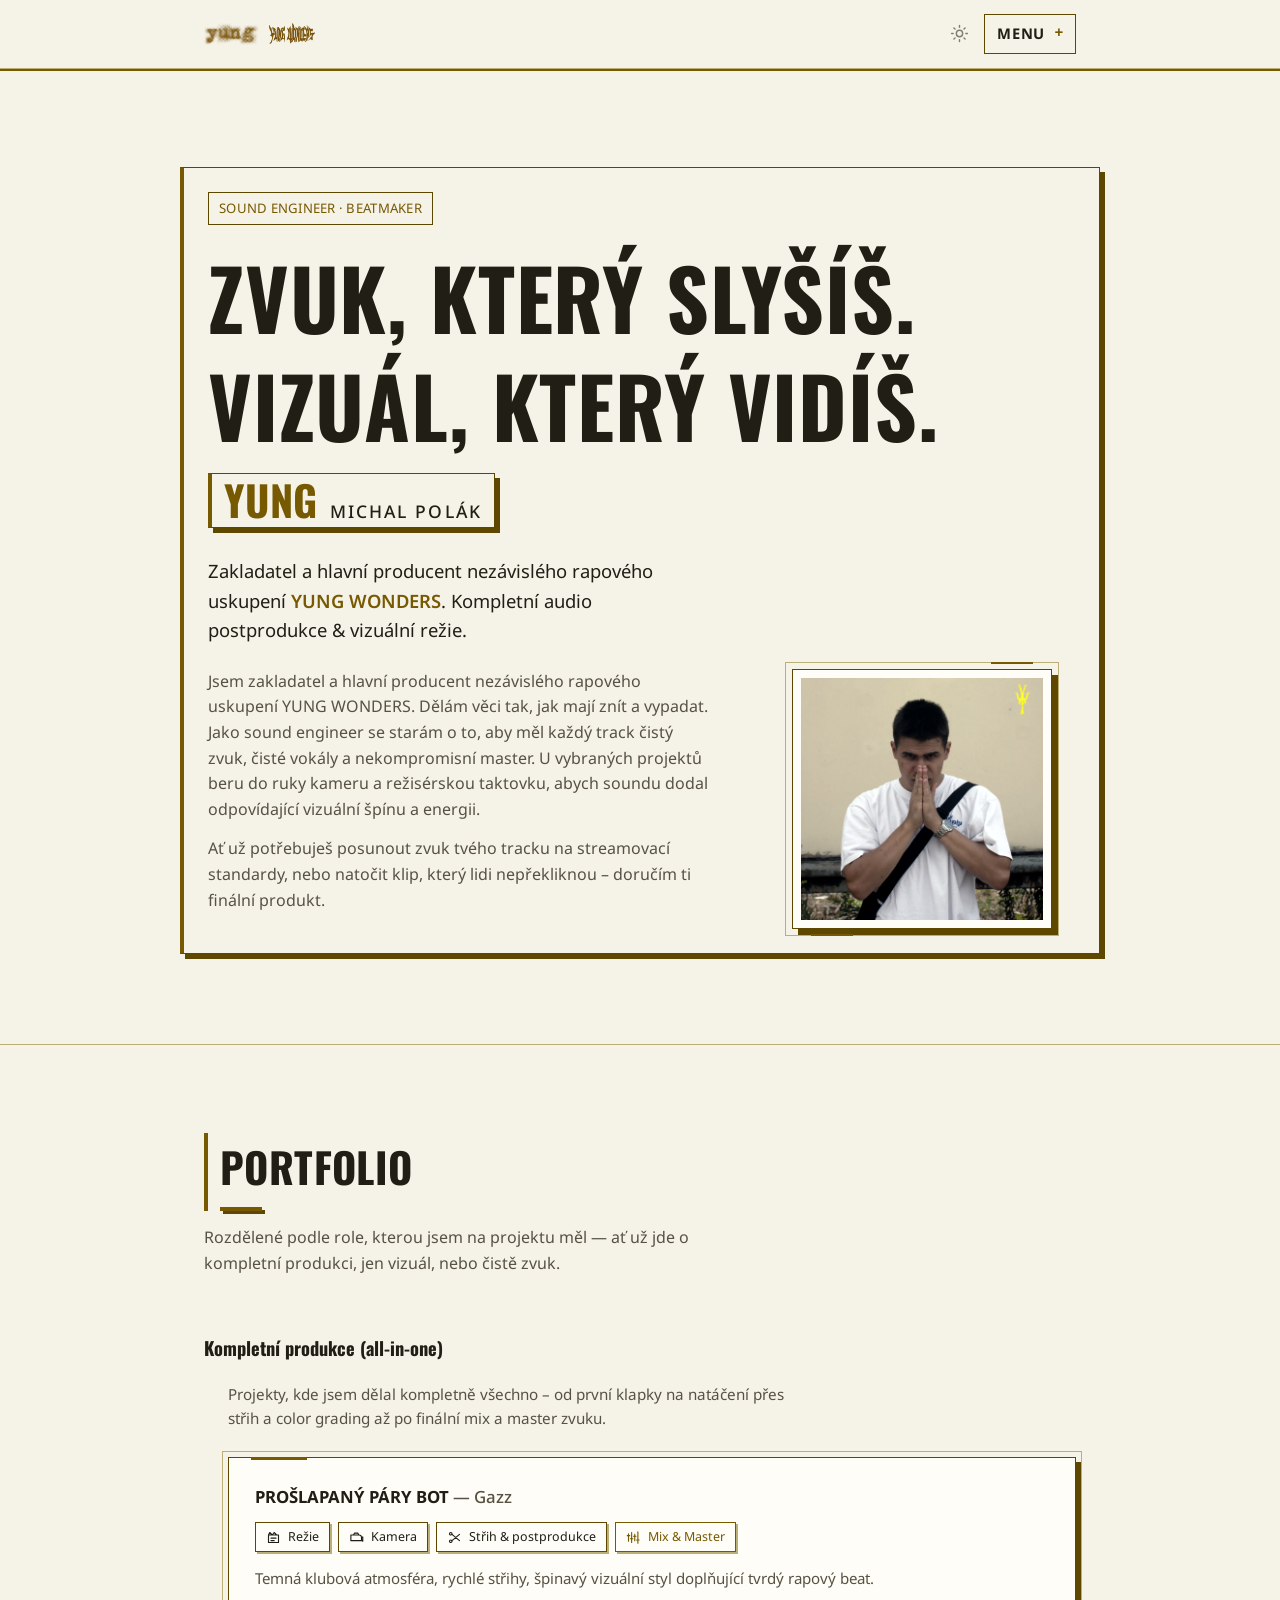
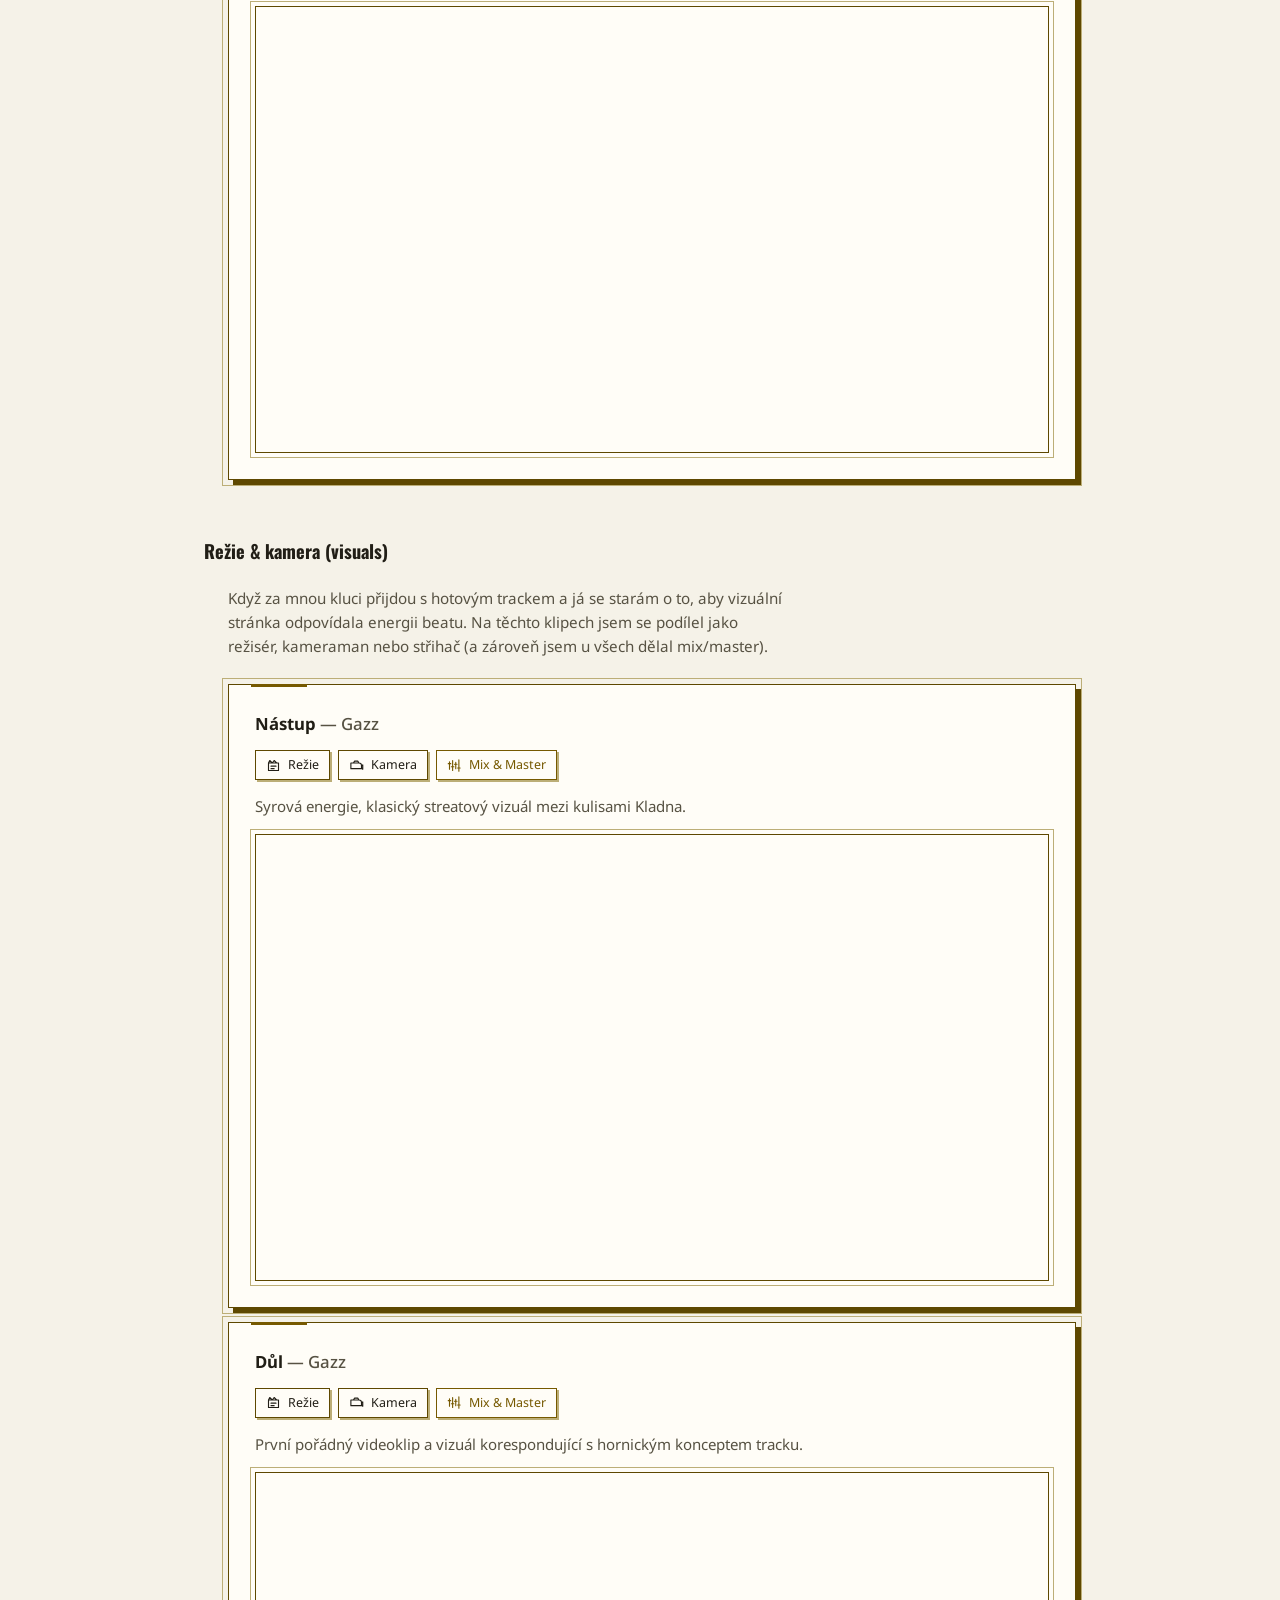
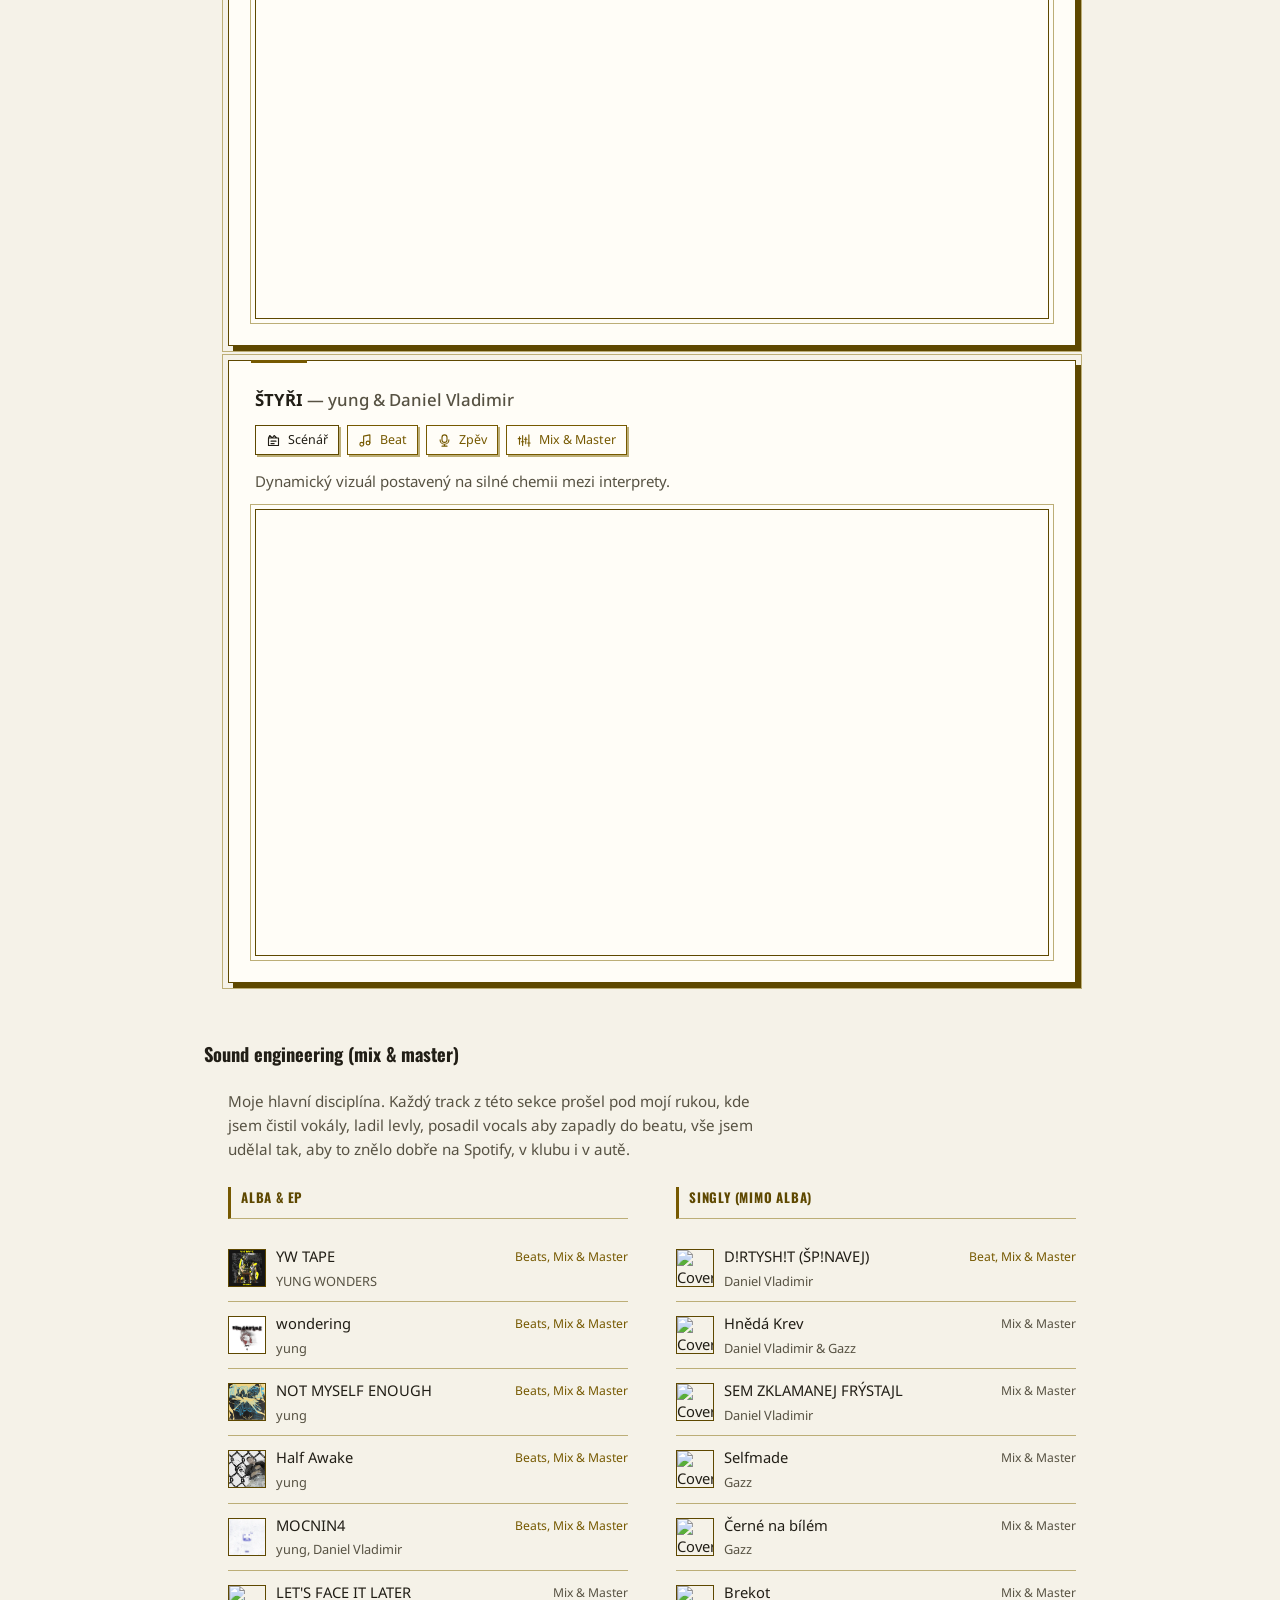
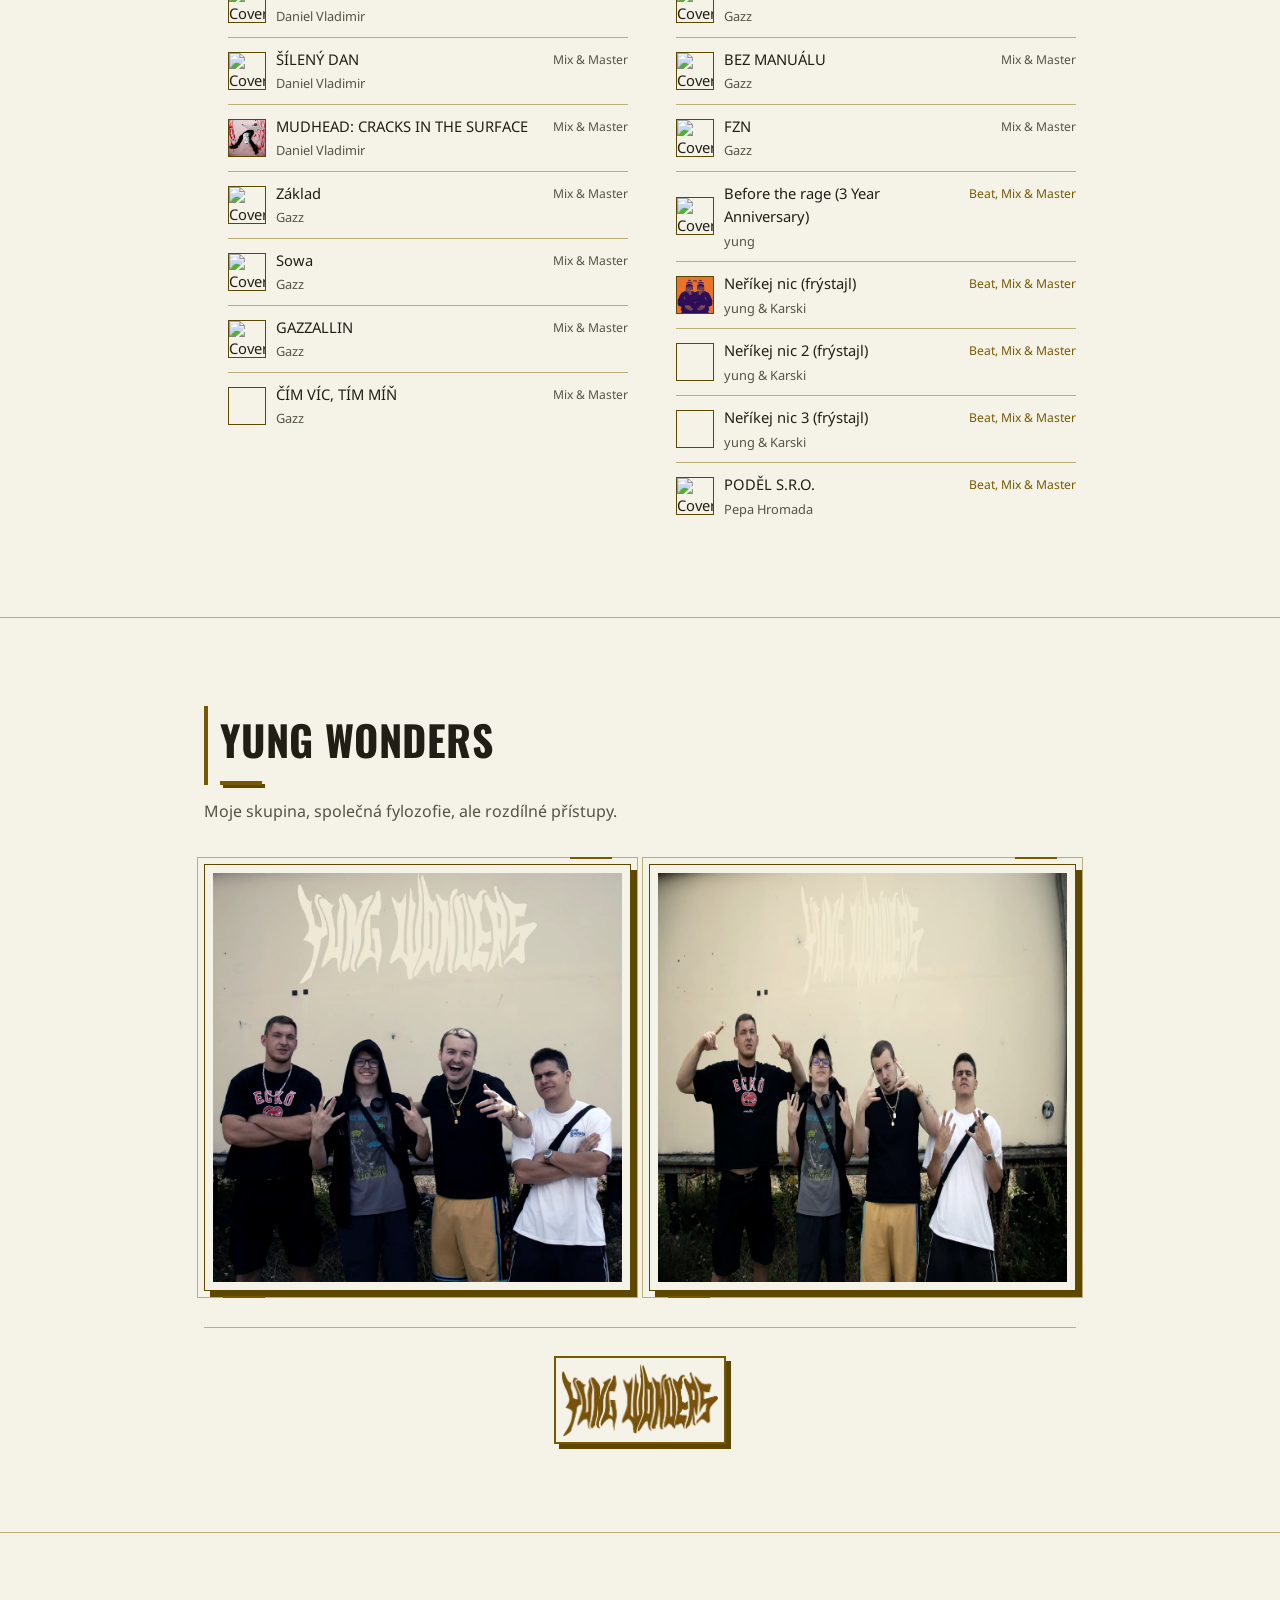
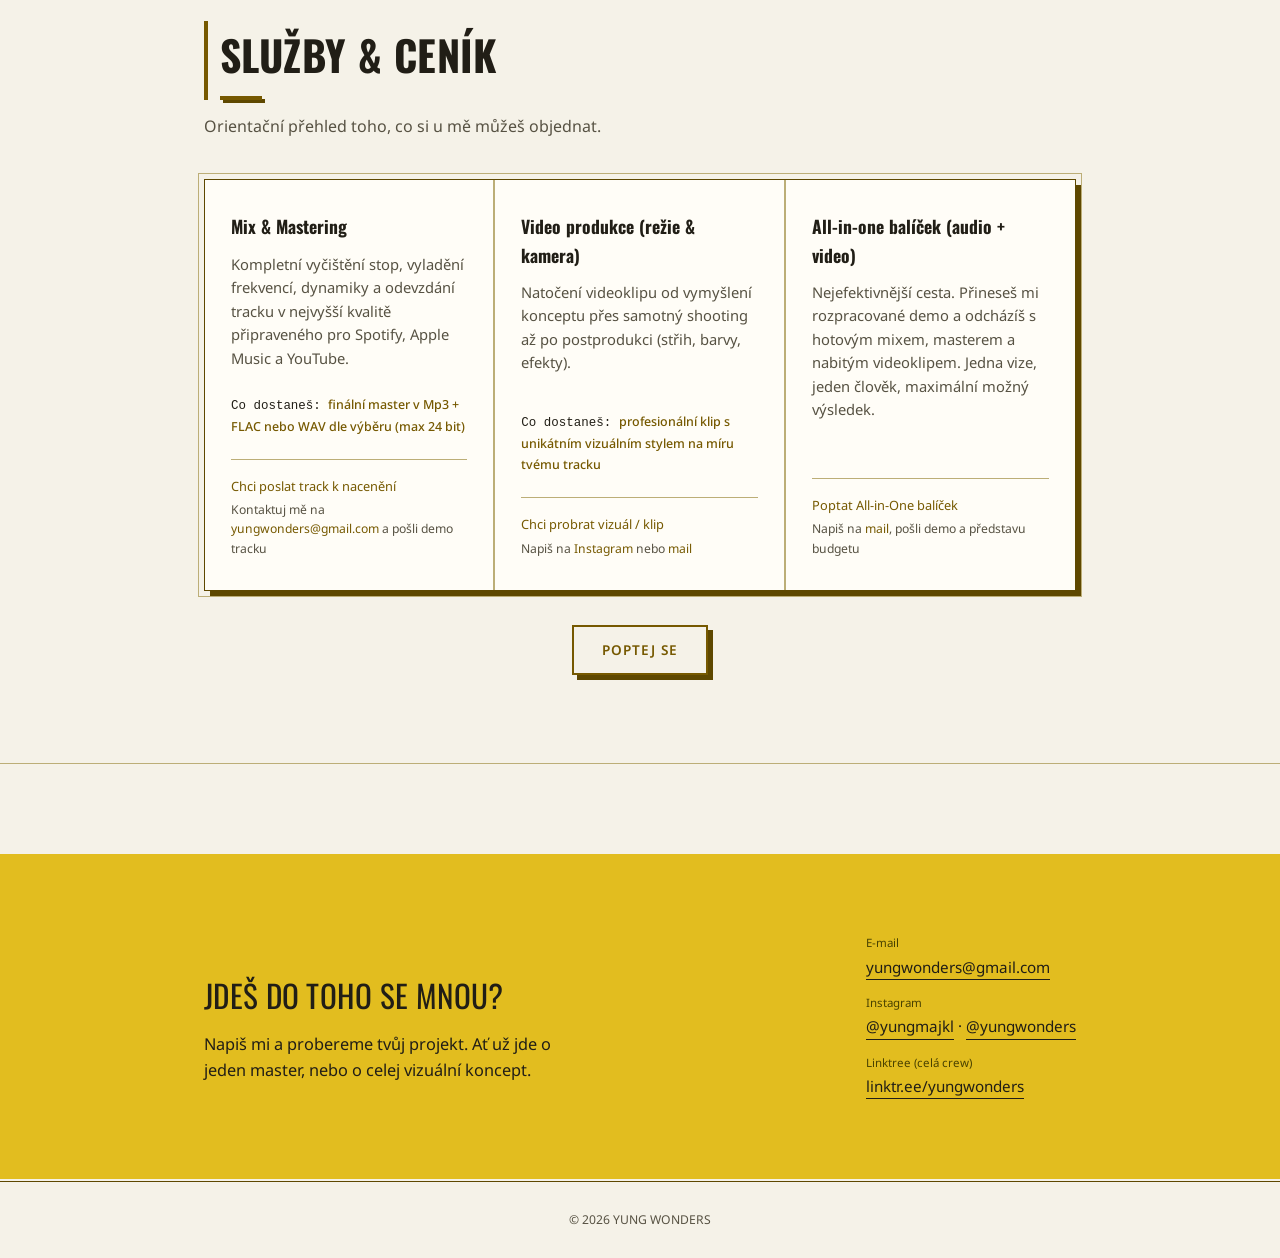
==== commit 2c8ad366: "Fix artist name for PODĚL S.R.O. album Updated artist name for the album 'PODĚL S.R.O.'" ====
--- a/index.html
+++ b/index.html
@@ -172,7 +172,7 @@
             <li><a class="release-project" href="https://open.spotify.com/album/3wpw44aI4PQ7ZpIS8x1BfV" target="_blank" rel="noopener noreferrer"><img class="release-cover" src="nerikejnic1.webp" alt="Cover singlu Neříkej nic" loading="lazy" decoding="async"><span class="release-name">Neříkej nic (frýstajl)<span class="artist">yung &amp; Karski</span></span></a><span class="release-role beat">Beat, Mix &amp; Master</span></li>
             <li><a class="release-project" href="https://open.spotify.com/track/7KtEBWeoLsLEdPyGhZppiX" target="_blank" rel="noopener noreferrer"><img class="release-cover" src="nerikejnic2.webp" alt="Cover singlu Neříkej nic 2" loading="lazy" decoding="async"><span class="release-name">Neříkej nic 2 (frýstajl)<span class="artist">yung &amp; Karski</span></span></a><span class="release-role beat">Beat, Mix &amp; Master</span></li>
             <li><a class="release-project" href="https://open.spotify.com/track/2C6SC20IAdXN9dqS1TRskE" target="_blank" rel="noopener noreferrer"><img class="release-cover" src="nerikejnic3.webp" alt="Cover singlu Neříkej nic 3" loading="lazy" decoding="async"><span class="release-name">Neříkej nic 3 (frýstajl)<span class="artist">yung &amp; Karski</span></span></a><span class="release-role beat">Beat, Mix &amp; Master</span></li>
-            <li><a class="release-project" href="https://open.spotify.com/album/0AjHr0vnFgDVXsYXJ3gFH5" target="_blank" rel="noopener noreferrer"><img class="release-cover" src="https://i.scdn.co/image/ab67616d0000b273b3043086530095233e351fce" alt="Cover singlu PODĚL S.R.O." loading="lazy" decoding="async"><span class="release-name">PODĚL S.R.O.<span class="artist">PEPA HROMADA</span></span></a><span class="release-role beat">Beat, Mix &amp; Master</span></li>
+            <li><a class="release-project" href="https://open.spotify.com/album/0AjHr0vnFgDVXsYXJ3gFH5" target="_blank" rel="noopener noreferrer"><img class="release-cover" src="https://i.scdn.co/image/ab67616d0000b273b3043086530095233e351fce" alt="Cover singlu PODĚL S.R.O." loading="lazy" decoding="async"><span class="release-name">PODĚL S.R.O.<span class="artist">Pepa Hromada</span></span></a><span class="release-role beat">Beat, Mix &amp; Master</span></li>
           </ul>
         </div>
       </div>
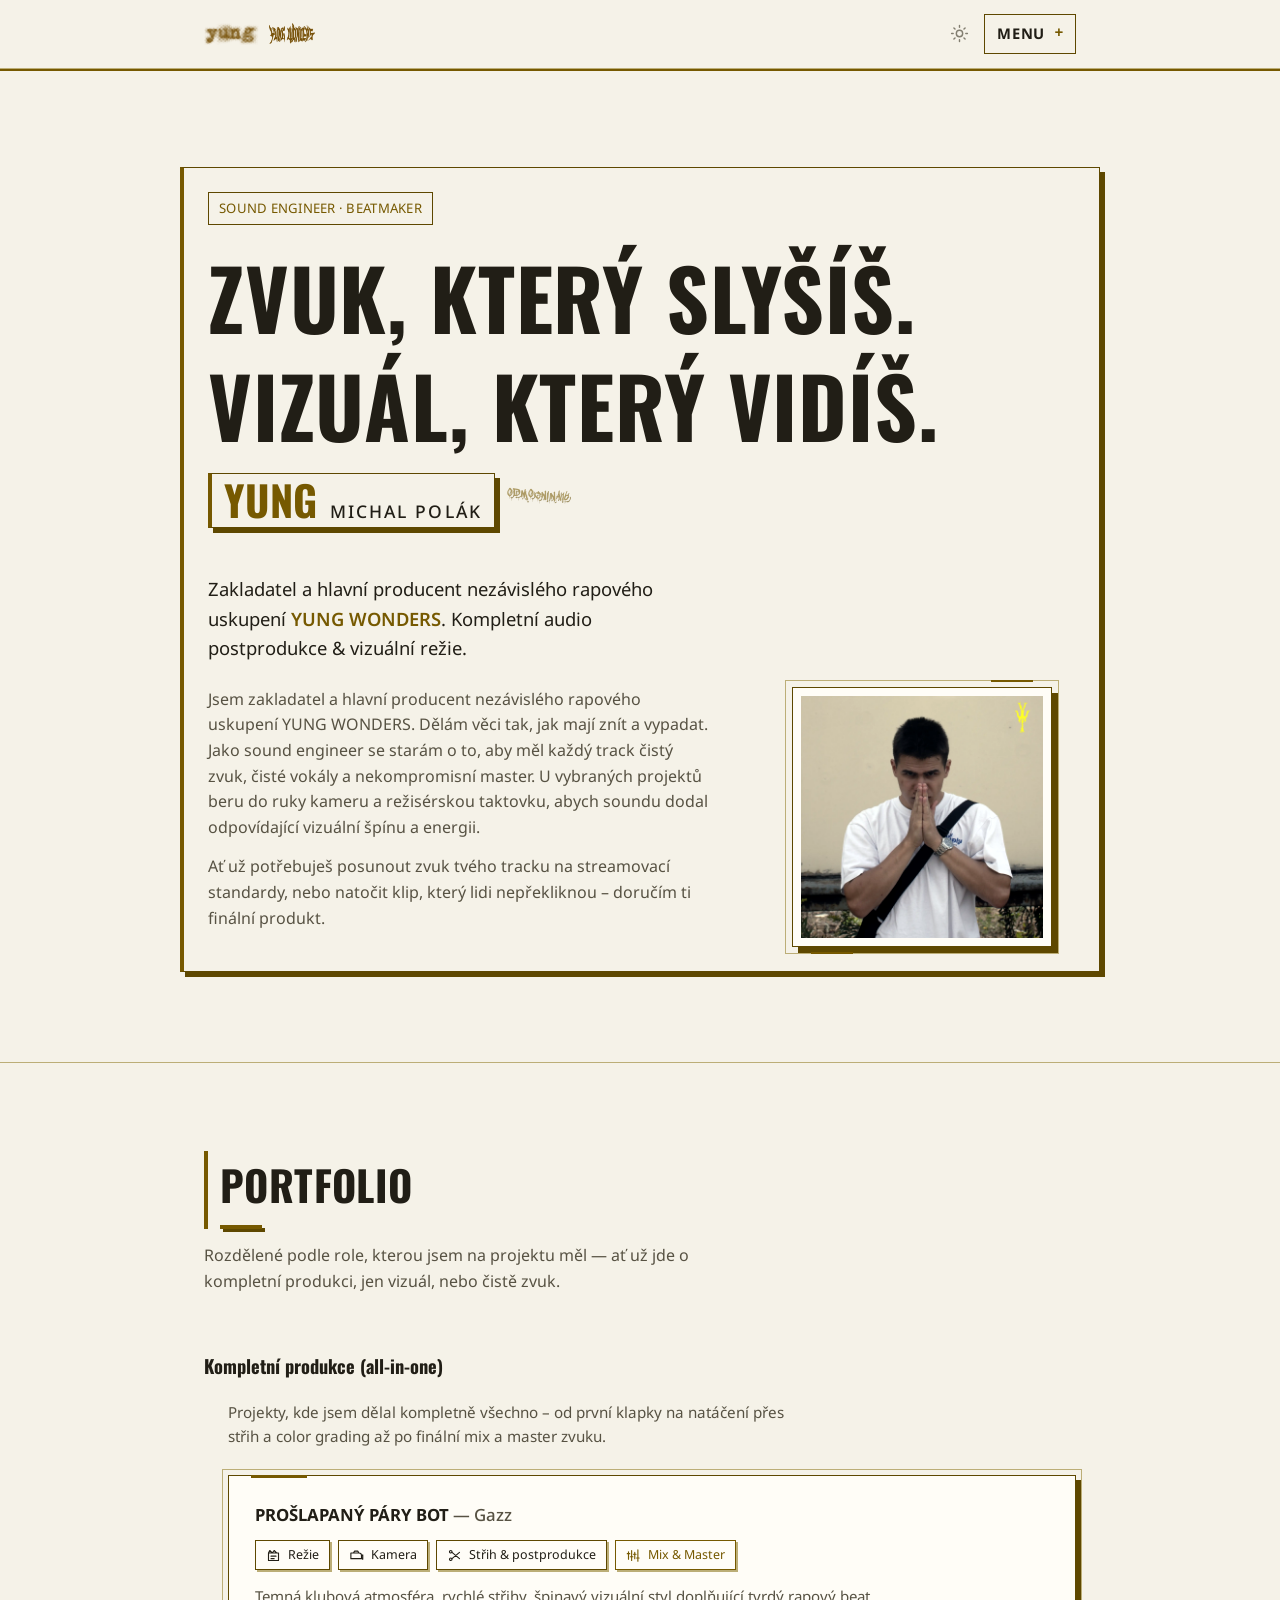
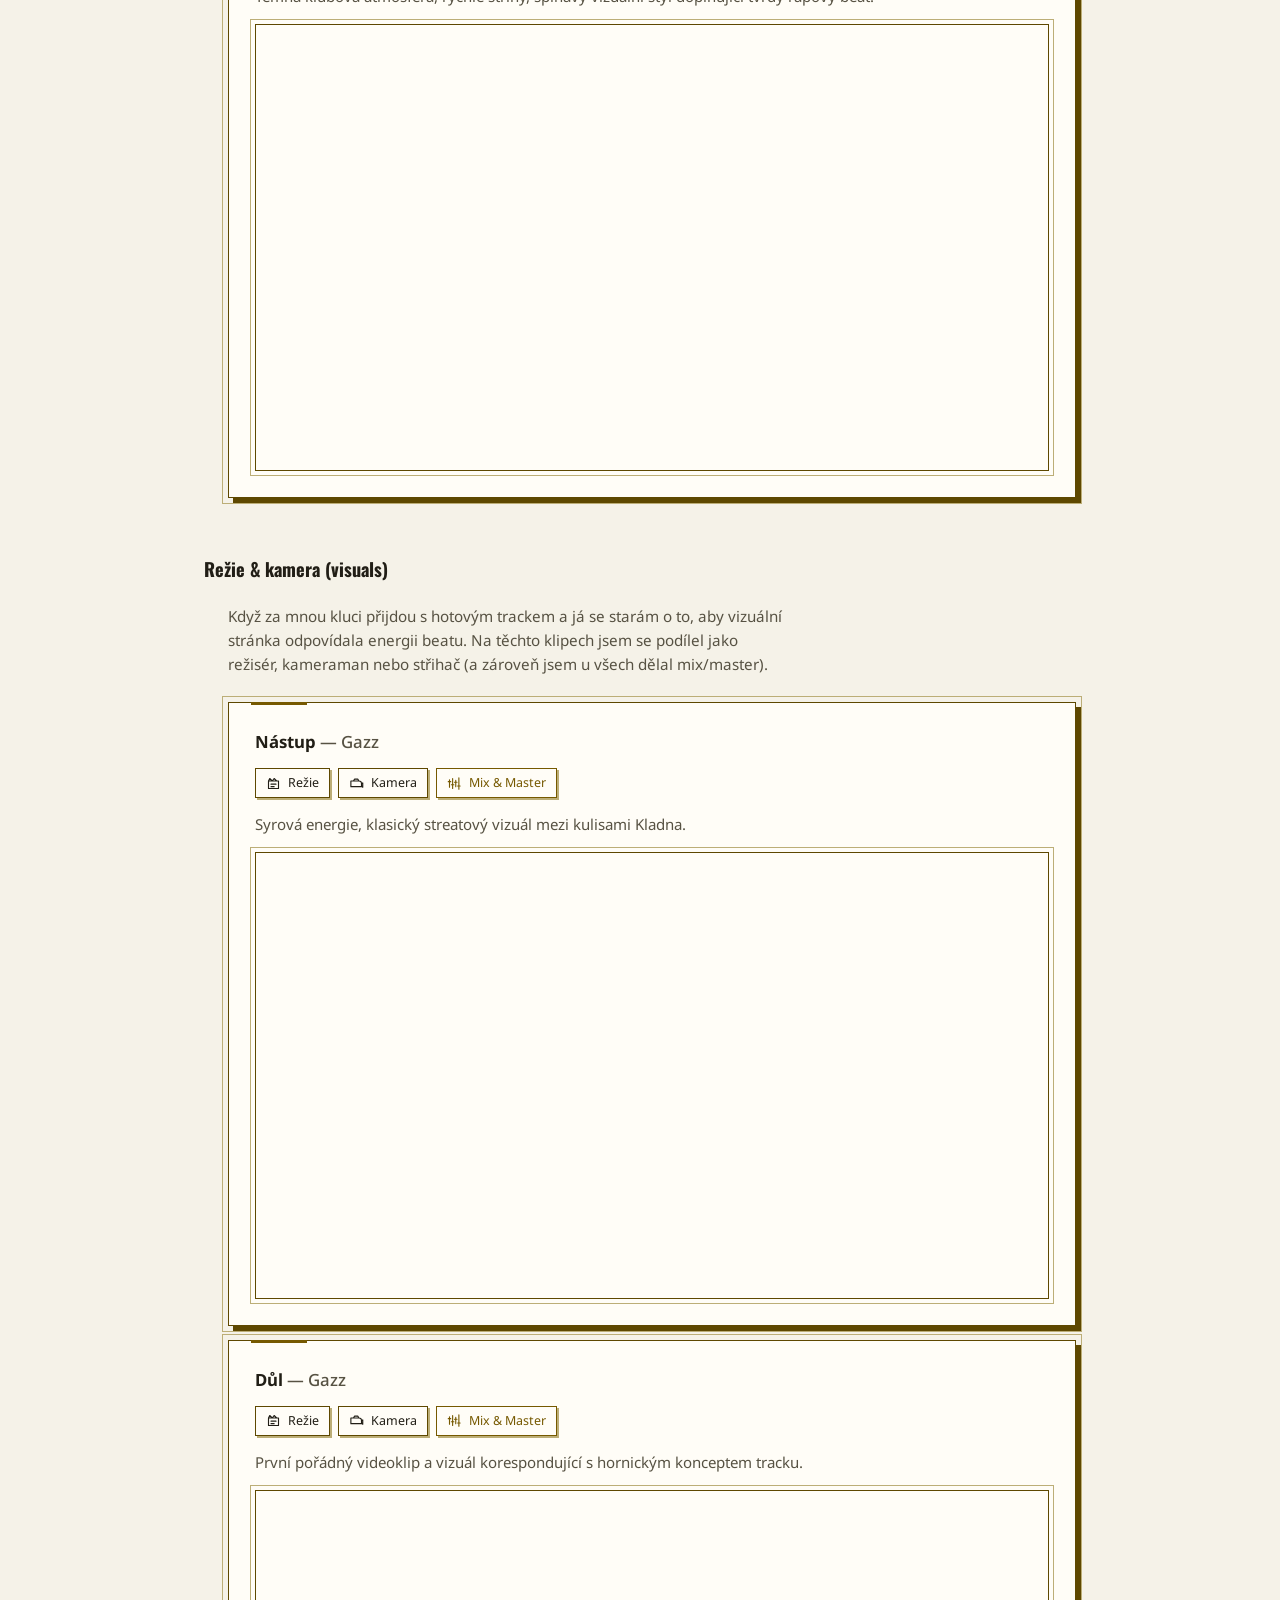
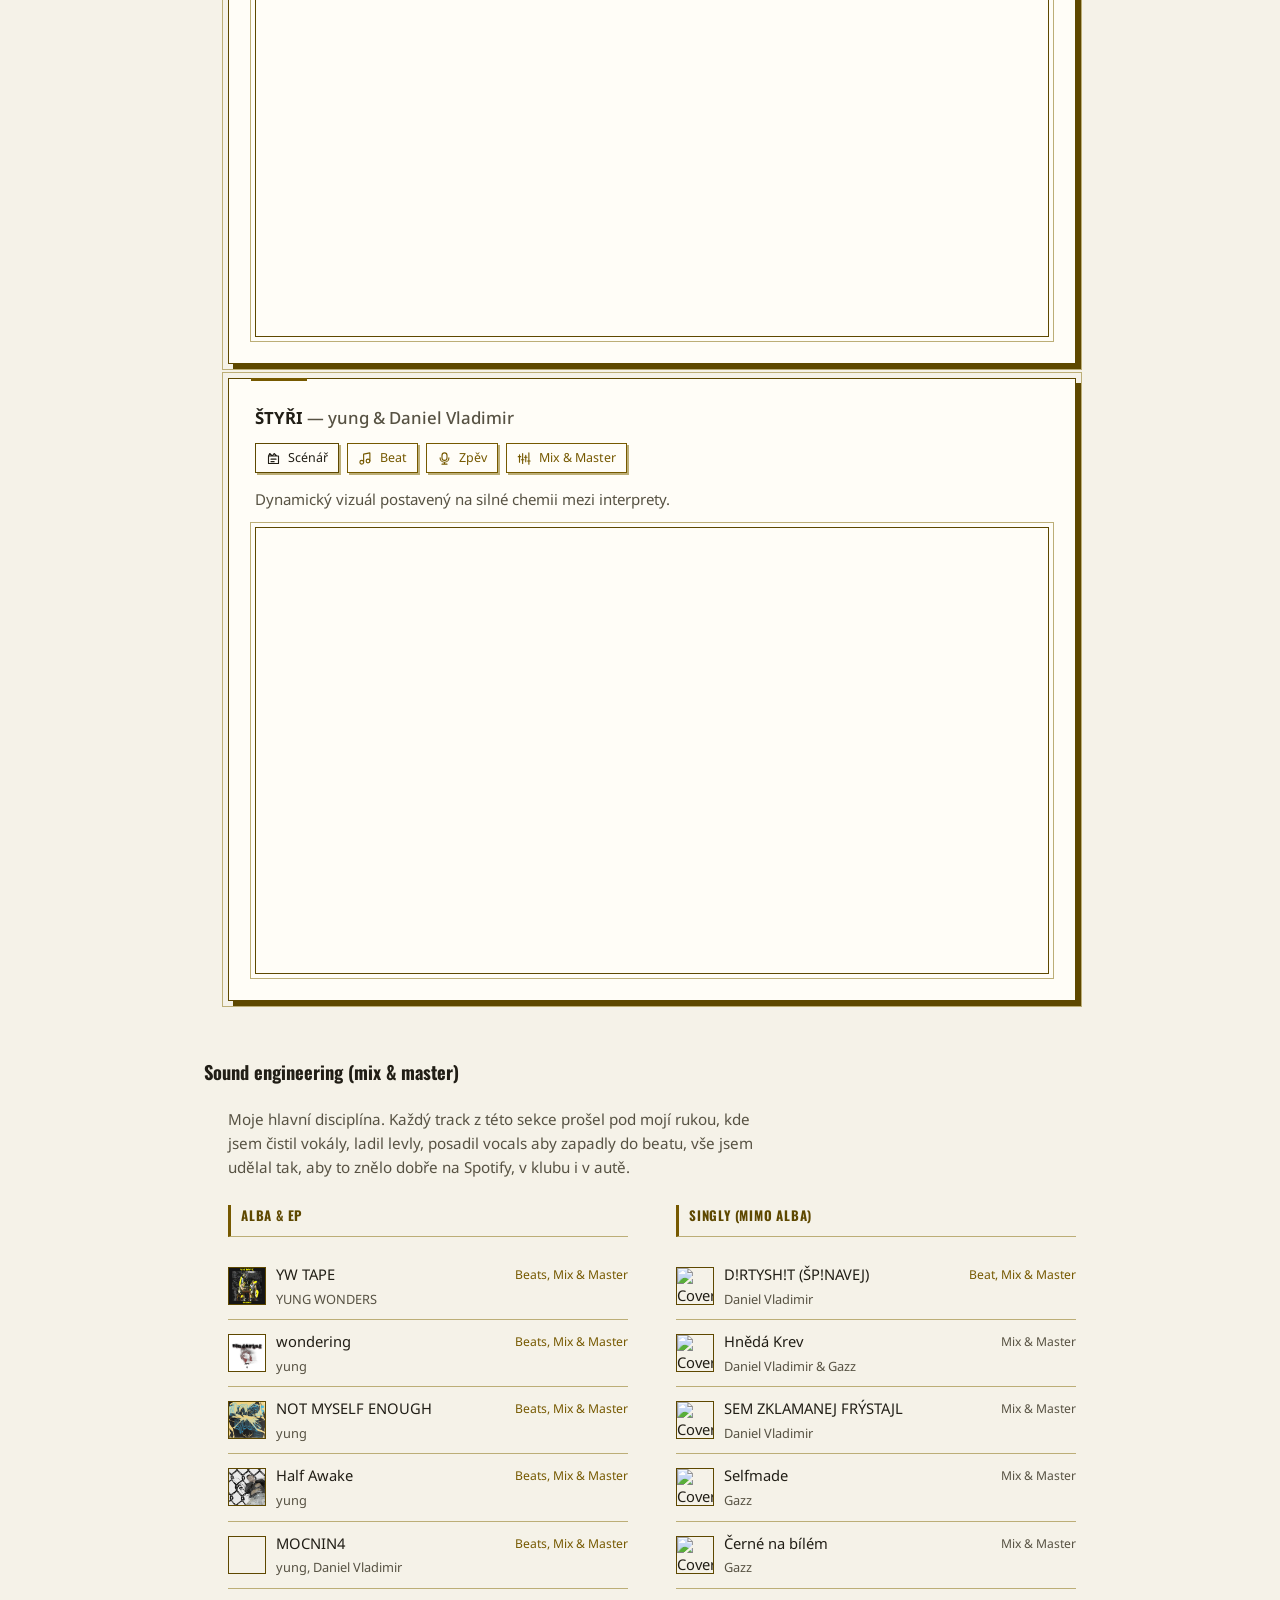
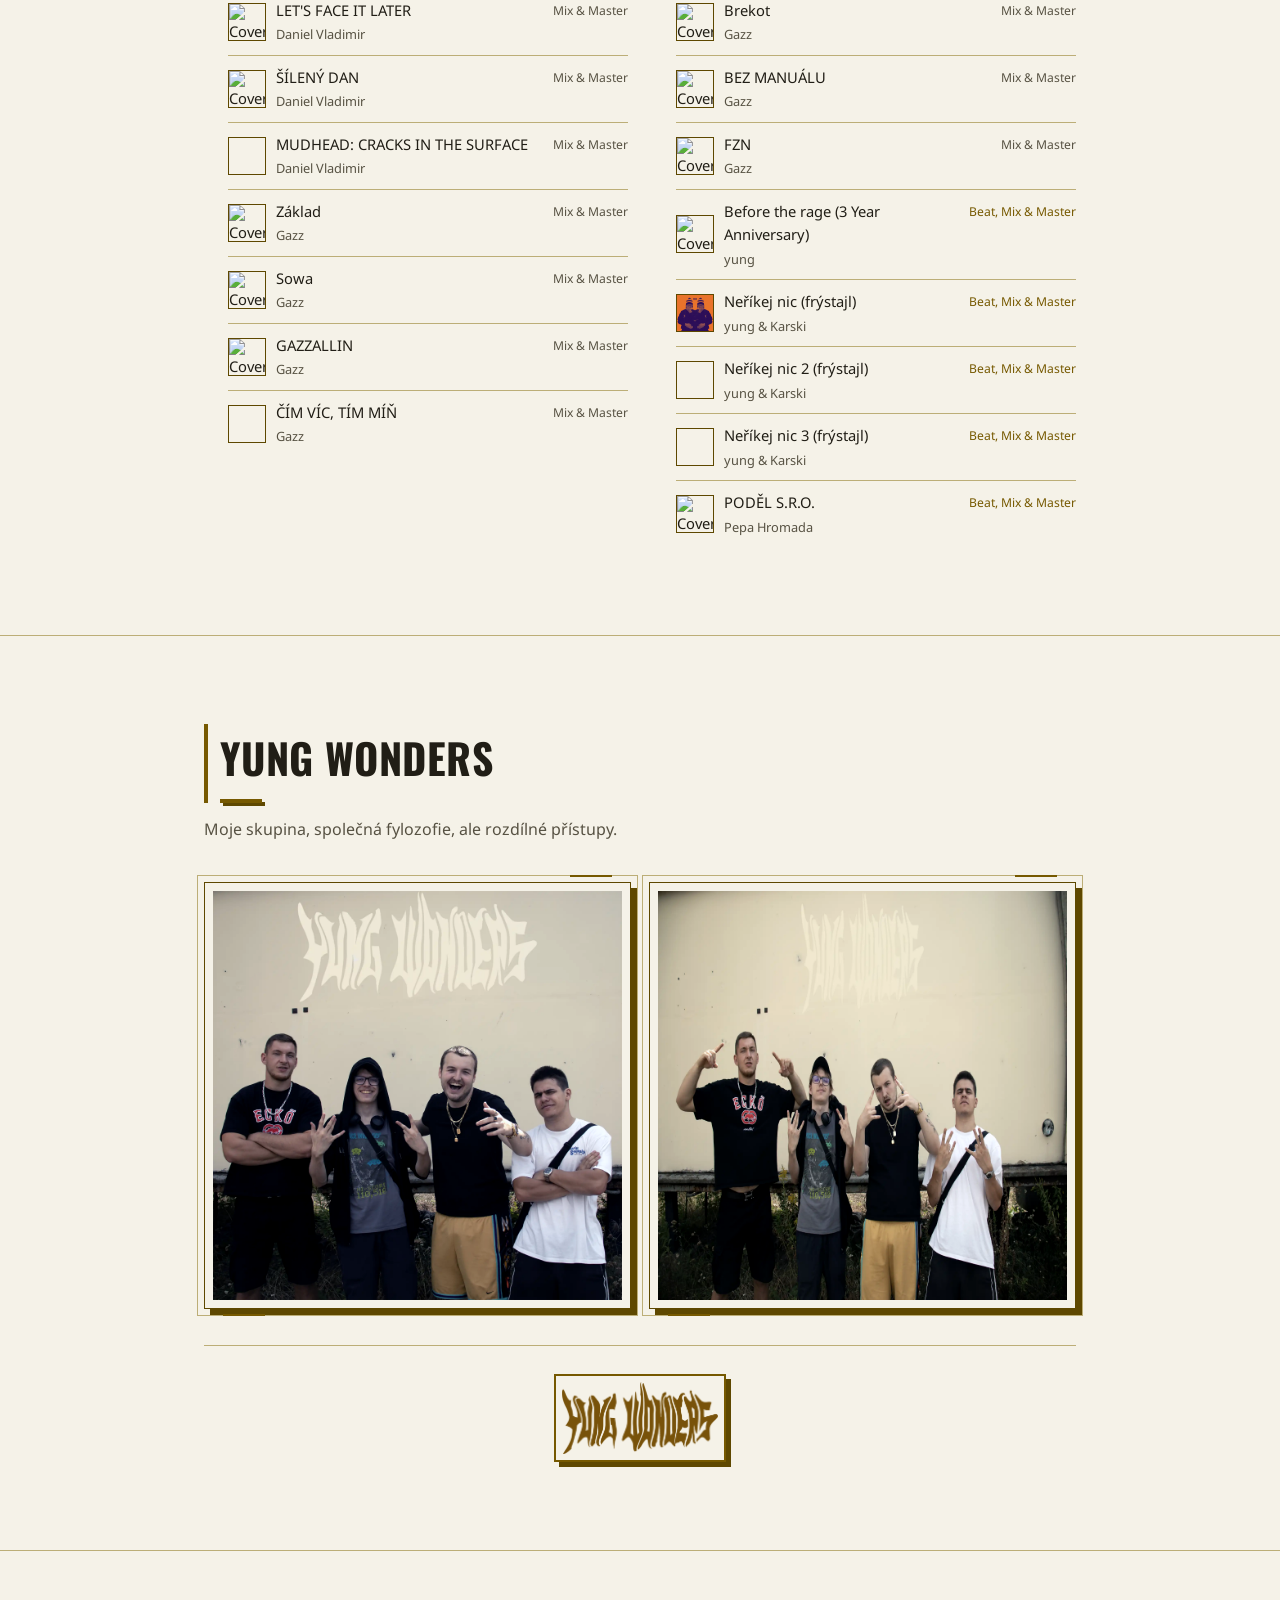
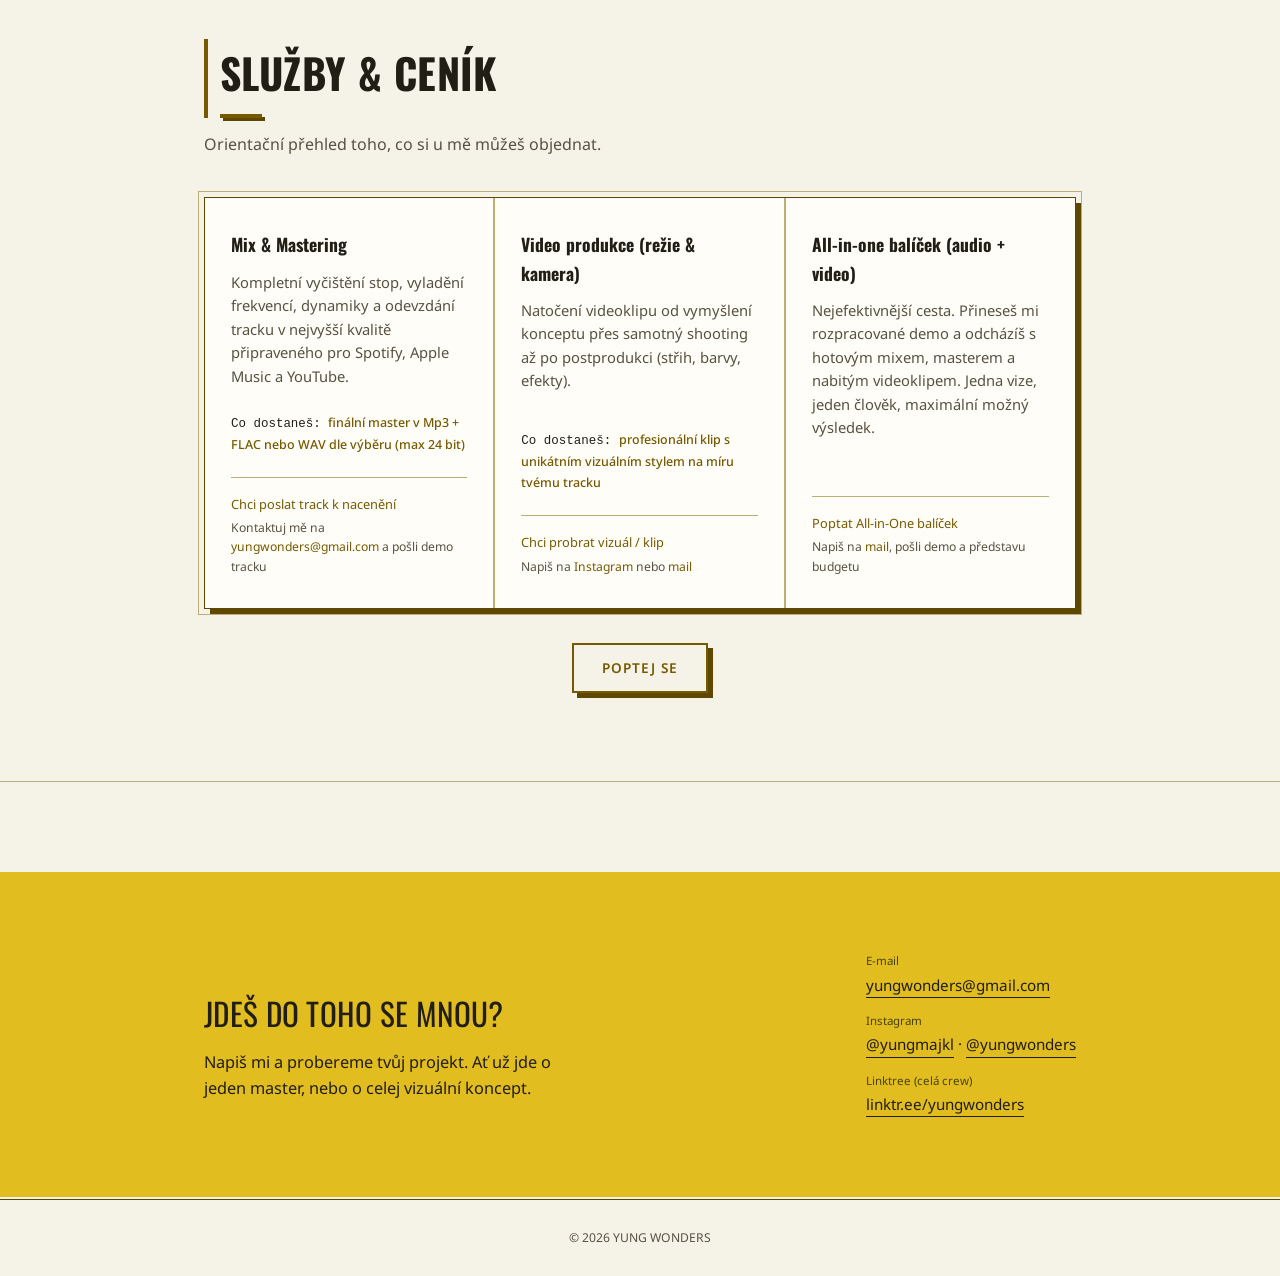
==== commit d7011008: "Add files via upload" ====
--- a/index.html
+++ b/index.html
@@ -47,7 +47,10 @@
   <div class="wrap">
     <div class="hero-kicker mono">SOUND ENGINEER · BEATMAKER</div>
     <h1>Zvuk, který slyšíš. Vizuál, který vidíš.</h1>
-    <h2 class="name">YUNG <span>MICHAL POLÁK</span></h2>
+    <div class="hero-artist-lockup">
+      <h2 class="name">YUNG <span>MICHAL POLÁK</span></h2>
+      <a class="album-graffiti" href="odmocnina16.html">ODMOCNINA16</a>
+    </div>
     <p class="hero-sub">Zakladatel a hlavní producent nezávislého rapového uskupení <a href="yw.html"><b>YUNG WONDERS</b></a>. Kompletní audio postprodukce &amp; vizuální režie.</p>
     <div class="hero-body">
       <div class="hero-bio">
--- a/style.css
+++ b/style.css
@@ -337,6 +337,7 @@
     will-change:translate;
     animation:track-drift calc(var(--drift-duration, 9s) * .8) ease-in-out var(--drift-delay, 0s) infinite alternate;
   }
+  .track-number,.track-meta{display:none;}
   .secret-album.is-illuminated .secret-track{
     opacity:1;
     text-shadow:0 0 10px rgba(var(--yellow-rgb),.72);
@@ -374,6 +375,7 @@
   .secret-track:nth-child(12){bottom:11%;right:27%;font-family:'IBM Plex Mono',monospace;transform:rotate(8deg);--drift-x:-14px;--drift-y:-11px;--drift-duration:9s;--drift-delay:-8s;}
   .secret-track:nth-child(13){top:68%;right:12%;font-size:clamp(1.2rem, 3vw, 2.5rem);transform:rotate(-5deg);--drift-x:19px;--drift-y:10px;--drift-duration:13s;--drift-delay:-3s;}
   .secret-track:nth-child(14){top:76%;left:6%;font-family:'Inter',sans-serif;transform:rotate(7deg);--drift-x:-10px;--drift-y:-15px;--drift-duration:10s;--drift-delay:-6s;}
+  .tracklist-toggle{display:none;}
   @media (prefers-reduced-motion:reduce){
     *,*::before,*::after{
       animation-duration:0.01ms!important;
@@ -393,6 +395,190 @@
   @media (max-width:560px){
     .secret-cover{width:min(72vw, 320px);}
     .secret-track{font-size:.72rem!important;}
+    .tracklist-toggle{
+      position:absolute;
+      z-index:4;
+      bottom:16px;
+      left:50%;
+      display:block;
+      transform:translateX(-50%);
+      padding:11px 18px;
+      border:1px solid var(--yellow);
+      background:var(--bg);
+      color:var(--yellow);
+      font:600 .8rem 'IBM Plex Mono',monospace;
+      text-transform:uppercase;
+      letter-spacing:.04em;
+      cursor:pointer;
+      box-shadow:4px 4px 0 var(--yellow-dim);
+      touch-action:manipulation;
+    }
+    .tracklist-toggle:active{transform:translate(calc(-50% + 2px),2px);box-shadow:2px 2px 0 var(--yellow-dim);}
+    .secret-album.is-tracks-revealed .secret-cover{visibility:hidden;}
+    .secret-album.is-tracks-revealed .track-whispers{
+      inset:12px 12px 68px;
+      display:grid;
+      grid-template-columns:minmax(0,1fr);
+      align-content:start;
+      overflow-y:auto;
+      padding:8px 12px;
+      border:1px solid var(--yellow-dim);
+      background:color-mix(in srgb,var(--bg) 94%,transparent);
+      opacity:1;
+      -webkit-mask-image:none;
+      mask-image:none;
+      pointer-events:auto;
+    }
+    .secret-album.is-tracks-revealed .secret-track{
+      position:static;
+      display:grid;
+      grid-template-columns:22px minmax(0,1fr);
+      grid-template-rows:auto auto;
+      column-gap:8px;
+      align-items:center;
+      max-width:none;
+      padding:10px 0;
+      border-bottom:1px solid var(--line);
+      font-size:.82rem!important;
+      line-height:1.35;
+      white-space:normal;
+      opacity:1;
+      text-shadow:none;
+      transform:none;
+      translate:none;
+      animation:none;
+      will-change:auto;
+    }
+    .secret-album.is-tracks-revealed .track-number{
+      display:block;
+      grid-column:1;
+      grid-row:1 / span 2;
+      color:var(--muted);
+      text-align:center;
+      font:500 .78rem 'IBM Plex Mono',monospace;
+    }
+    .secret-album.is-tracks-revealed .track-title{
+      grid-column:2;
+      grid-row:1;
+      font:700 .83rem 'Inter',sans-serif;
+    }
+    .secret-album.is-tracks-revealed .track-meta{
+      display:block;
+      grid-column:2;
+      grid-row:2;
+      color:var(--muted);
+      font:400 .69rem/1.35 'Inter',sans-serif;
+      text-transform:none;
+    }
+  }
+
+  body.odmocnina-page{
+    --bg:#eeece5;
+    --bg-panel:#f8f7f2;
+    --bg-panel-2:#e1e0f0;
+    --yellow:#2925a7;
+    --yellow-rgb:41,37,167;
+    --yellow-dim:#201c80;
+    --text:#191927;
+    --muted:#646477;
+    --line:rgba(41,37,167,.3);
+    color-scheme:light;
+    background:var(--bg);
+    color:var(--text);
+  }
+  :root[data-theme="dark"] body.odmocnina-page{
+    --bg:#090a10;
+    --bg-panel:#11131d;
+    --bg-panel-2:#1a1b2b;
+    --yellow:#7774ff;
+    --yellow-rgb:119,116,255;
+    --yellow-dim:#4542c7;
+    --text:#f0efff;
+    --muted:#aaaac0;
+    --line:rgba(137,134,255,.32);
+    color-scheme:dark;
+  }
+  body.odmocnina-page .topnav{
+    background:var(--bg);
+    border-bottom:2px solid var(--yellow);
+    box-shadow:0 3px 0 rgba(var(--yellow-rgb),.12);
+  }
+  body.odmocnina-page .topnav .wrap{max-width:1120px;padding-top:16px;padding-bottom:16px;}
+  :root[data-theme="light"] body.odmocnina-page .topnav-logos img{
+    filter:grayscale(1) brightness(.28);
+  }
+  :root[data-theme="dark"] body.odmocnina-page .topnav-logos img{filter:brightness(0) invert(.9);}
+  body.odmocnina-page .topnav-brand::after,
+  body.odmocnina-page .topnav-yw::after{background:var(--yellow);}
+  body.odmocnina-page .topnav-menu summary{
+    border-color:var(--yellow-dim);
+    color:var(--text);
+    font:600 .78rem 'IBM Plex Mono',monospace;
+    letter-spacing:.08em;
+  }
+  body.odmocnina-page .topnav-menu summary::after{color:var(--yellow);}
+  body.odmocnina-page .topnav-menu summary:hover,
+  body.odmocnina-page .topnav-menu summary:focus-visible,
+  body.odmocnina-page .topnav-menu[open] summary{
+    color:var(--bg);
+    background:var(--yellow);
+    box-shadow:4px 4px 0 var(--yellow-dim);
+  }
+  body.odmocnina-page .topnav-menu[open] summary::after{color:var(--bg);}
+  body.odmocnina-page .theme-toggle{border-color:rgba(var(--yellow-rgb),.22);color:var(--yellow);opacity:1;}
+  body.odmocnina-page .theme-toggle:hover,
+  body.odmocnina-page .theme-toggle:focus-visible{background:var(--bg-panel-2);}
+  body.odmocnina-page .topnav-links{
+    background:var(--bg-panel);
+    border-color:var(--yellow-dim);
+    box-shadow:5px 5px 0 var(--yellow-dim);
+  }
+  body.odmocnina-page .topnav-links a{border-color:var(--line);}
+  body.odmocnina-page .topnav-links a:hover,
+  body.odmocnina-page .topnav-links a:focus-visible{color:var(--yellow);background:var(--bg-panel-2);}
+  body.odmocnina-page .topnav-links a:active{color:var(--bg);background:var(--yellow);}
+  .odm-page{
+    --odm-paper:var(--bg);
+    --odm-paper-light:var(--bg-panel);
+    --odm-ink:var(--text);
+    --odm-muted:var(--muted);
+    --odm-blue:var(--yellow);
+    position:relative;
+    flex:1;
+    display:grid;
+    place-items:center;
+    min-height:0;
+    overflow:hidden;
+    color:var(--odm-ink);
+    background-color:var(--odm-paper);
+    background-image:radial-gradient(ellipse at 50% 48%,rgba(var(--yellow-rgb),.08),transparent 48%);
+    font-family:'Inter',sans-serif;
+  }
+  .odm-center{position:relative;z-index:1;width:min(900px,100%);padding:72px 40px;text-align:center;}
+  .odm-kicker{display:flex;align-items:center;justify-content:center;gap:9px;margin:0 0 21px;color:var(--odm-blue);font:600 .82rem 'IBM Plex Mono',monospace;letter-spacing:.13em;}
+  .odm-center h1{display:flex;align-items:baseline;justify-content:center;gap:clamp(6px,1.4vw,14px);margin:0;color:var(--odm-ink);font:400 clamp(2.8rem,8vw,6.6rem)/1 'Anton','Arial Narrow',sans-serif;letter-spacing:-.025em;white-space:nowrap;}
+  .odm-center h1 span{display:inline-block;padding:0 .12em .025em;background:var(--odm-blue);color:var(--odm-paper-light);font-size:.78em;letter-spacing:-.05em;transform:rotate(-3deg);}
+  .odm-player{position:relative;width:min(84vw,620px);margin:clamp(26px,4vw,38px) auto 0;padding:clamp(13px,1.7vw,18px) clamp(15px,2.4vw,24px);background:color-mix(in srgb,var(--odm-paper-light) 88%,transparent);border:0;border-left:3px solid var(--odm-blue);box-shadow:8px 8px 0 -5px rgba(var(--yellow-rgb),.38);}
+  .odm-player::before,.odm-player::after{position:absolute;right:0;width:24px;height:13px;border-right:1px solid var(--odm-blue);content:"";}
+  .odm-player::before{top:0;border-top:1px solid var(--odm-blue);}
+  .odm-player::after{bottom:0;border-bottom:1px solid var(--odm-blue);}
+  .odm-player-label{display:block;margin-bottom:8px;color:var(--odm-blue);text-align:left;font:500 .6rem 'IBM Plex Mono',monospace;letter-spacing:.12em;}
+  .odm-player audio{display:block;width:100%;height:38px;accent-color:var(--odm-blue);color-scheme:light;}
+  :root[data-theme="dark"] .odm-player audio{color-scheme:dark;}
+  .odm-signal{position:absolute;color:rgba(var(--yellow-rgb),.18);font:500 clamp(1rem,2vw,1.4rem) 'IBM Plex Mono',monospace;}
+  .odm-signal-left{top:12%;left:8%;}
+  .odm-signal-right{right:9%;bottom:13%;}
+  .odm-footer{display:flex;align-items:center;justify-content:center;gap:clamp(14px,4vw,36px);flex:none;padding:17px 18px;background:var(--bg-panel);border-top:2px solid var(--yellow);box-shadow:0 -3px 0 rgba(var(--yellow-rgb),.12);color:var(--muted);font:500 .65rem 'IBM Plex Mono',monospace;letter-spacing:.08em;}
+  .odm-footer span{color:var(--yellow);}
+  @media (max-width:560px){
+    .odm-center{padding:48px 28px;}
+    .odm-kicker{font-size:.76rem;}
+    .odm-center h1{font-size:clamp(2.3rem,9.5vw,3.7rem);}
+    .odm-player{width:72vw;margin-top:28px;padding:10px 11px;}
+    .odm-signal-left{top:9%;left:6%;}
+    .odm-signal-right{right:6%;bottom:8%;}
+    body.odmocnina-page .topnav .wrap{padding-top:10px;padding-bottom:10px;}
+    .odm-footer{flex-wrap:wrap;gap:6px 16px;padding:13px 16px;text-align:center;}
   }
 
   .bio-hero .hero-portrait{width: 360px;}
@@ -457,8 +643,9 @@
   .era{display:grid;grid-template-columns:112px 1fr;gap:18px;padding:24px 0;border-top:1px solid var(--line);}
   .era:last-child{border-bottom:1px solid var(--line);}
   .era h3{color:var(--text);font-family:var(--font-main);font-size:1.5rem;text-transform:uppercase;letter-spacing:0.02em;}
-  .era-cover{width:112px;margin:0;padding:5px;background:var(--bg);border:1px solid var(--yellow-dim);box-shadow:4px 4px 0 var(--yellow-dim);transition:transform 140ms ease,box-shadow 140ms ease,background 140ms ease;}
-  .era-cover img{display:block;width:100%;height:auto;aspect-ratio:1;object-fit:cover;}
+  .era-cover{width:112px;aspect-ratio:1;align-self:start;margin:0;padding:5px;background:var(--bg);border:1px solid var(--yellow-dim);box-shadow:4px 4px 0 var(--yellow-dim);transition:transform 140ms ease,box-shadow 140ms ease,background 140ms ease;}
+  .era-cover a{height:100%;}
+  .era-cover img{display:block;width:100%;height:100%;object-fit:cover;}
   .concert-section{background:transparent;}
   .concert-grid{display:grid;grid-template-columns:repeat(3,minmax(0,1fr));grid-auto-rows:1fr;gap:18px;margin-top:40px;align-items:stretch;}
   .concert-card{display:flex;flex-direction:column;height:100%;padding:8px;background:var(--bg);border:1px solid var(--yellow-dim);outline:1px solid var(--line);outline-offset:5px;box-shadow:6px 6px 0 var(--yellow-dim);transition:transform 140ms ease,box-shadow 140ms ease;background-clip:padding-box;}
@@ -931,7 +1118,37 @@
     font-size:0.76rem;
     border-top:1px solid var(--yellow-dim);
   }
-
+  @font-face{
+    font-family:'A Dripping Marker';
+    src:url('adrip1.ttf') format('truetype');
+    font-style:normal;
+    font-weight:400;
+    font-display:swap;
+  }
+  .album-graffiti{
+    display:inline-block;
+    color:var(--yellow);
+    font-family:'A Dripping Marker','Arial Black',Impact,sans-serif;
+    font-size:clamp(.72rem,1.1vw,.88rem);
+    font-weight:400;
+    letter-spacing:.015em;
+    text-transform:uppercase;
+    text-decoration:none;
+    opacity:.56;
+    transform:rotate(-4deg);
+    text-shadow:1px 1px 0 var(--bg),2px 2px 0 var(--yellow-dim);
+    transition:opacity 160ms ease,transform 160ms ease;
+  }
+  .hero-artist-lockup{display:flex;align-items:center;gap:12px;flex-wrap:wrap;}
+  .hero-artist-lockup .name{margin-bottom:18px;}
+  .hero-artist-lockup .album-graffiti{margin:0 0 18px;transform:rotate(4deg) translateY(-4px);}
+  .member h3 .album-graffiti{margin-left:10px;font-size:.62em;vertical-align:3px;transform:rotate(-5deg);}
+  .album-graffiti:hover,.album-graffiti:focus-visible{
+    color:var(--yellow);
+    opacity:1;
+    text-decoration:none;
+    transform:rotate(-2deg) scale(1.06);
+  }
   @media (max-width:760px){
     .wrap{padding-left:18px;padding-right:18px;}
     .topnav .wrap{padding-left:18px;padding-right:18px;}
@@ -981,3 +1198,5 @@
   body:not(.no-logo-background) h4{font-family:var(--font-heading);}
   body.no-logo-background footer,
   body.no-logo-background footer *{font-family:var(--font-main);}
+  body:not(.no-logo-background) .album-graffiti,
+  body.no-logo-background .album-graffiti{font-family:'A Dripping Marker','Arial Black',Impact,sans-serif;font-weight:400;}
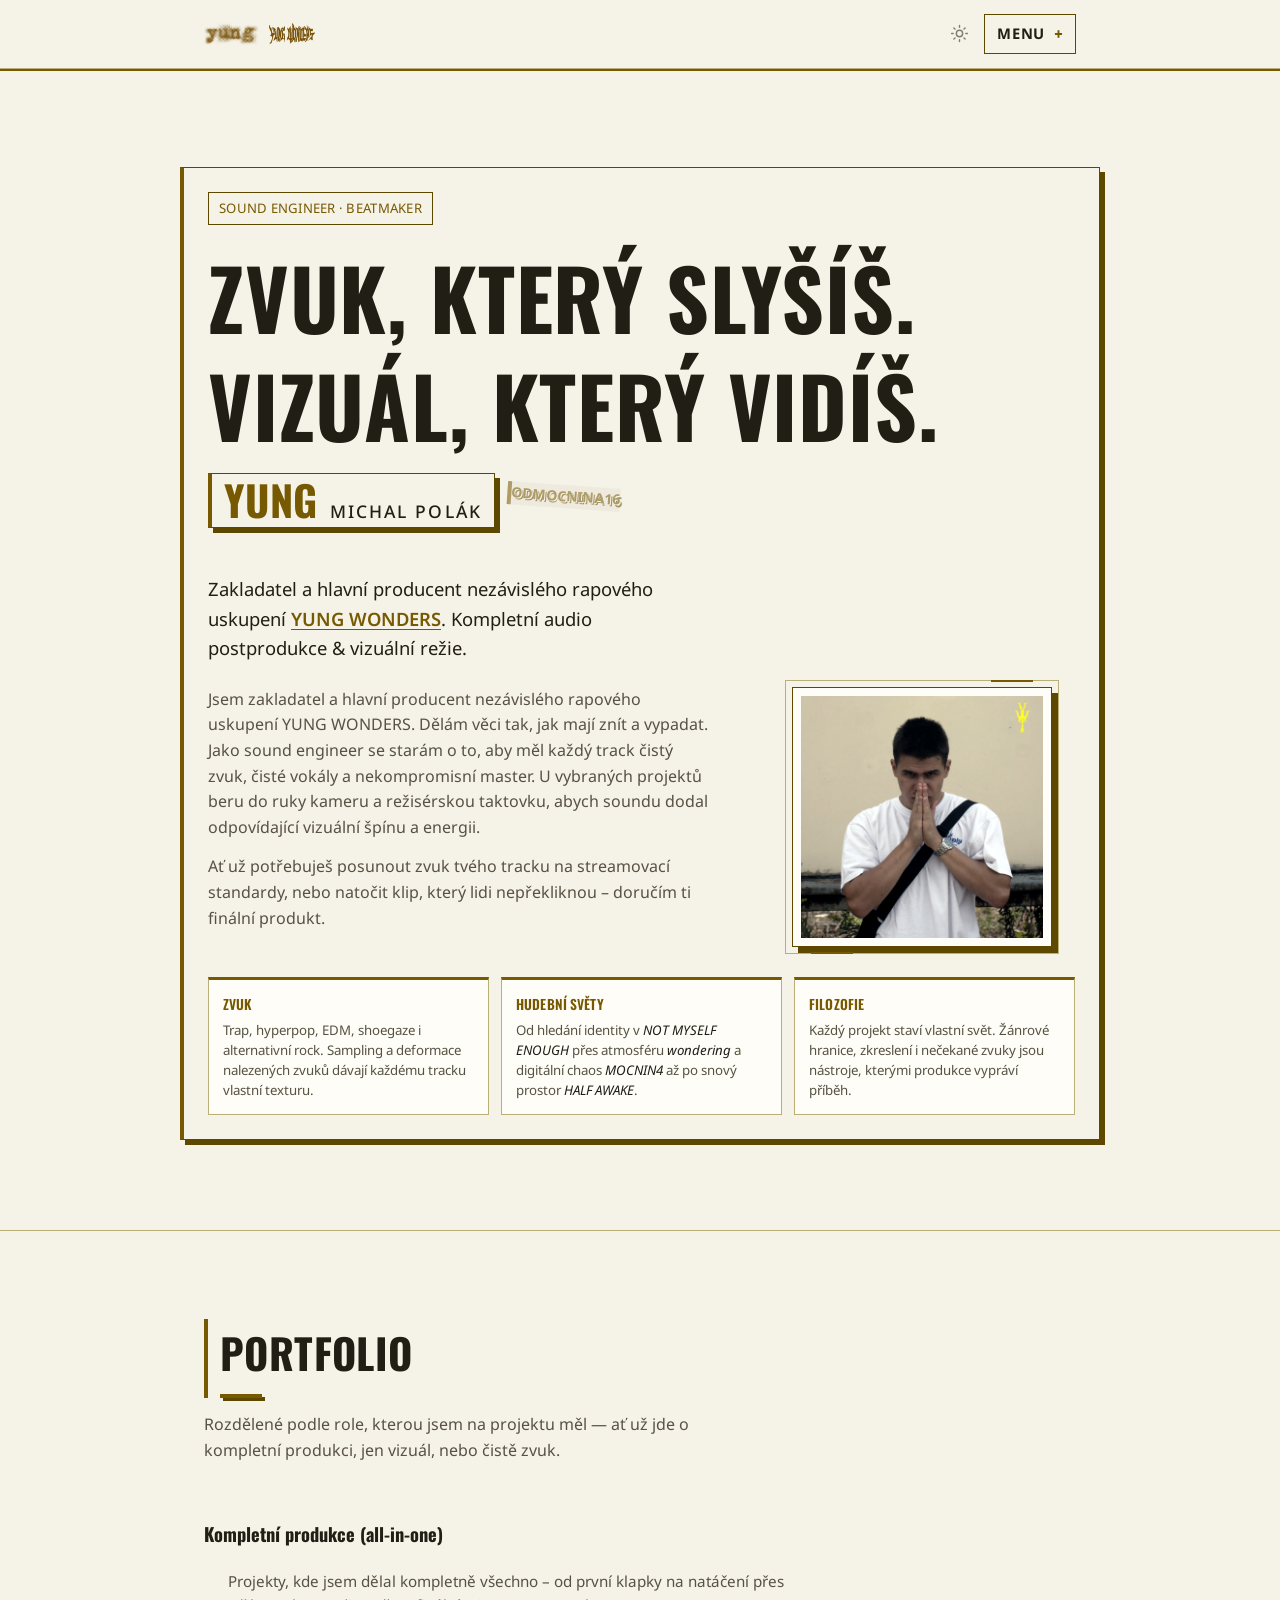
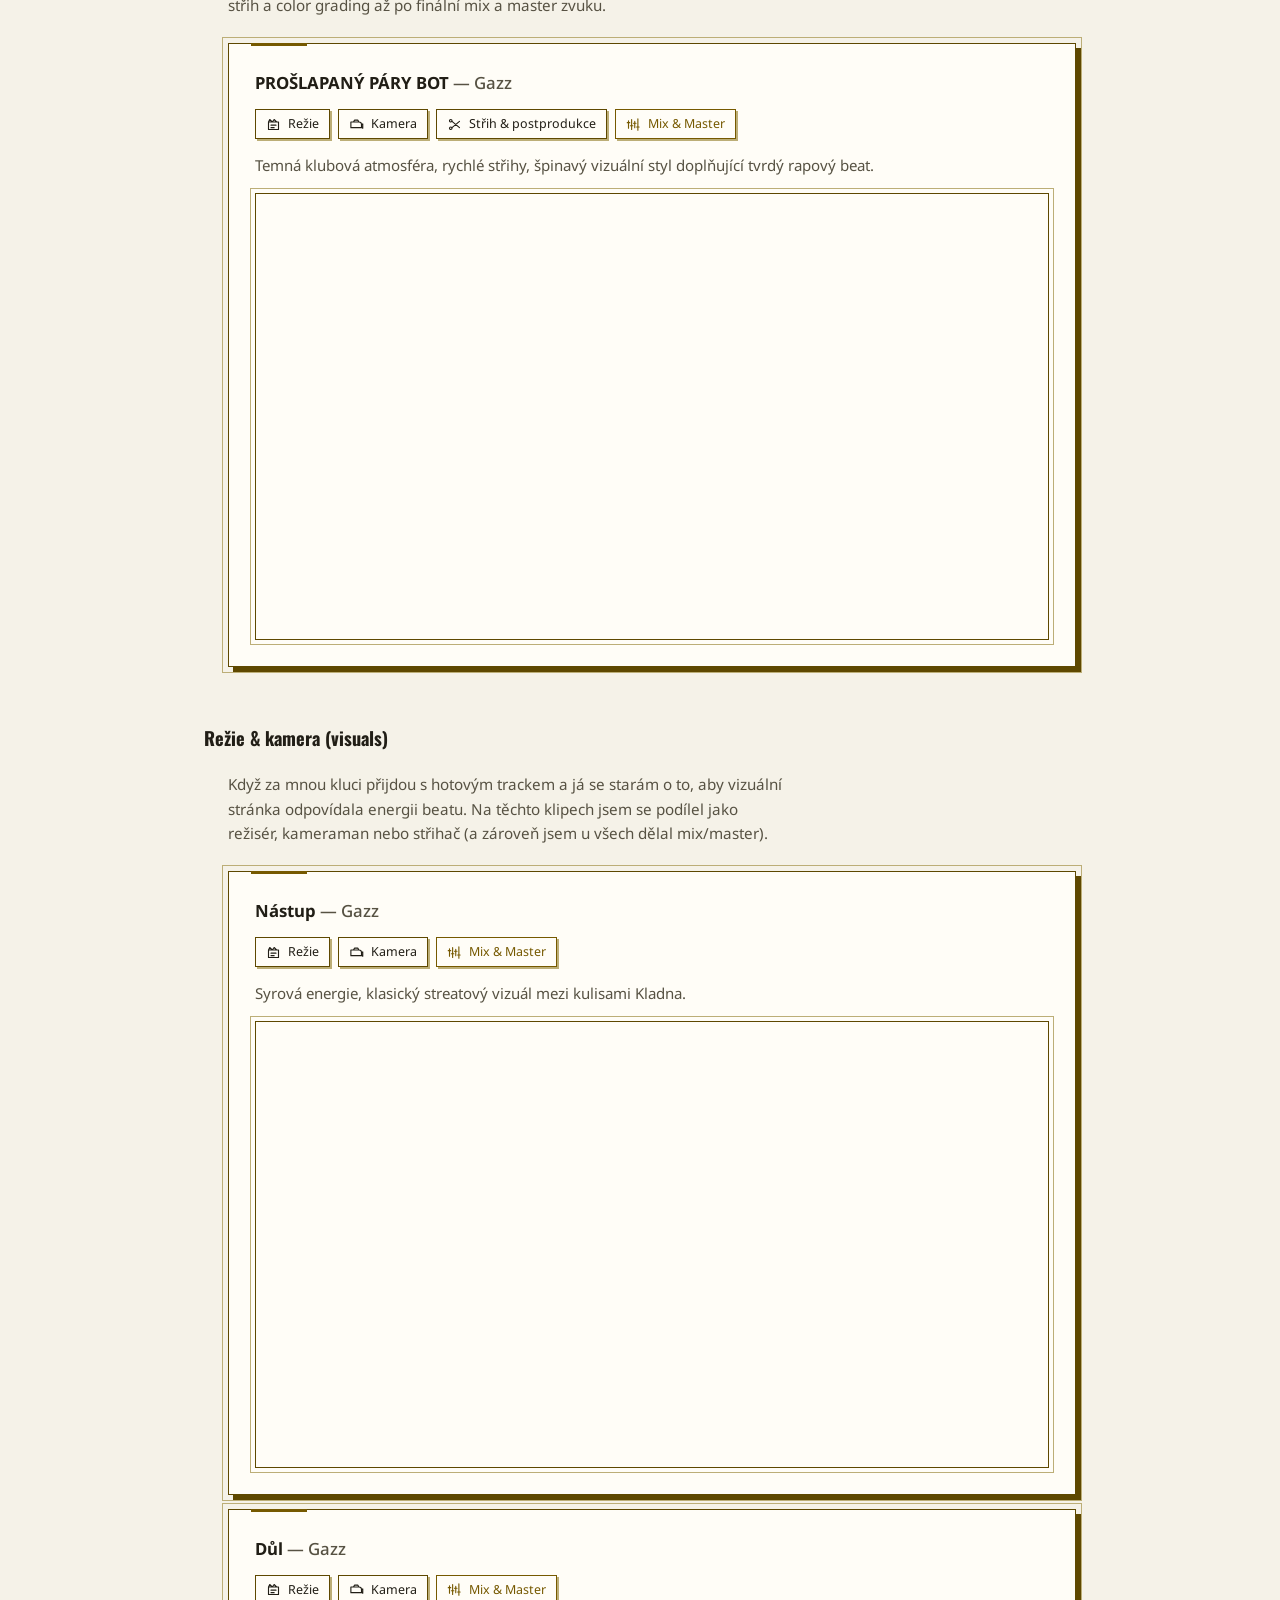
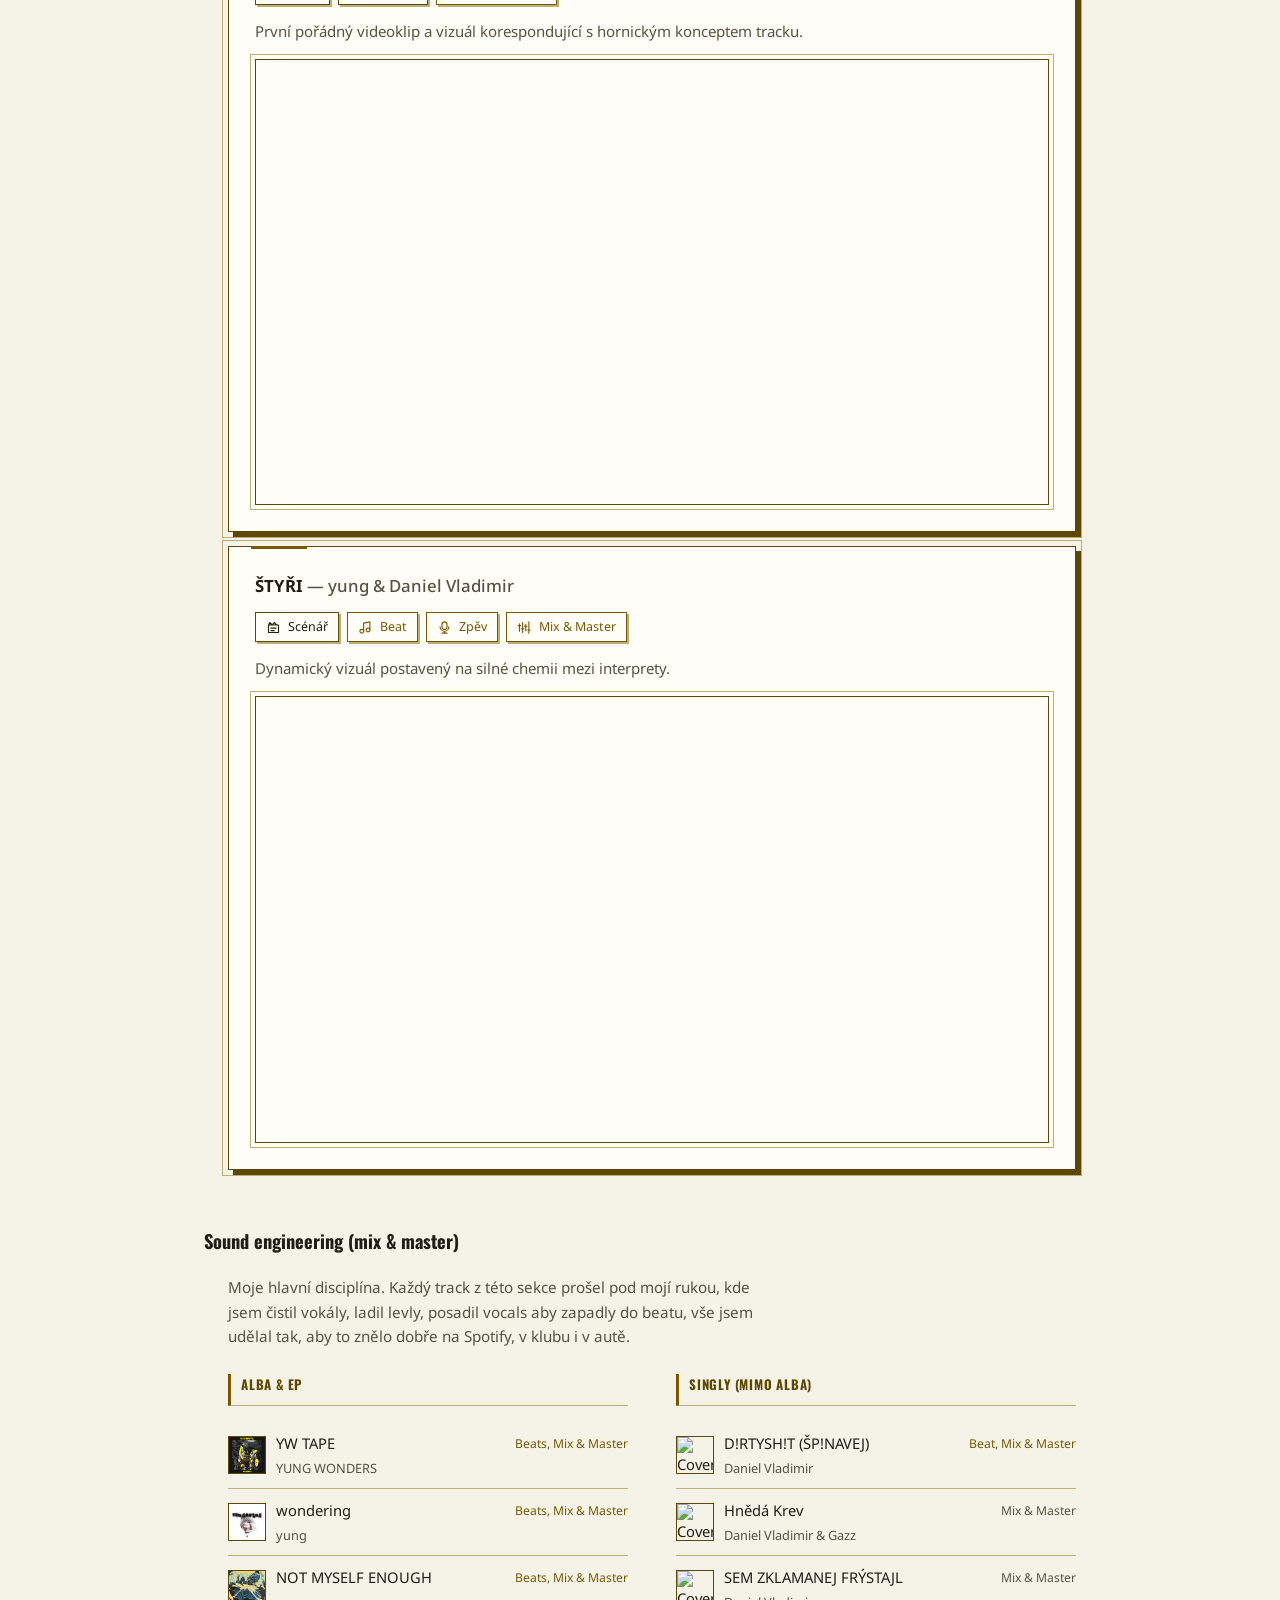
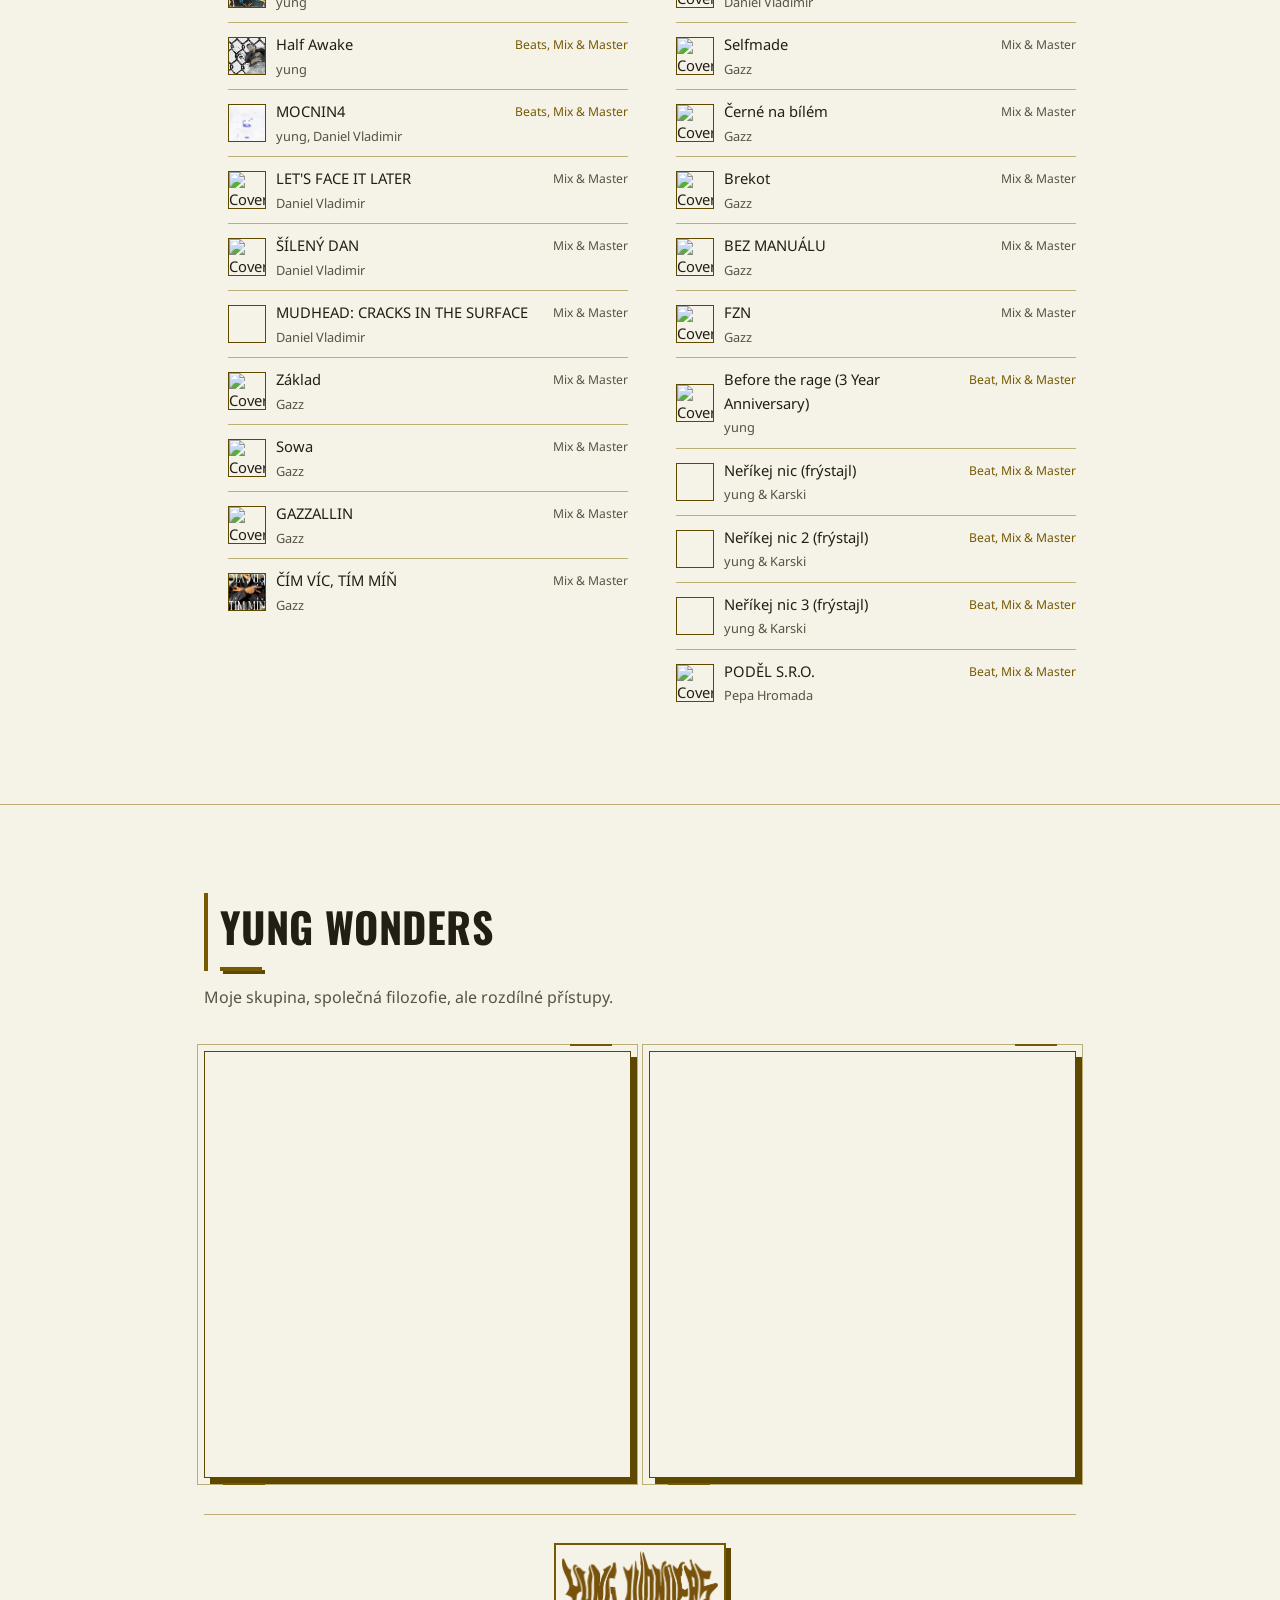
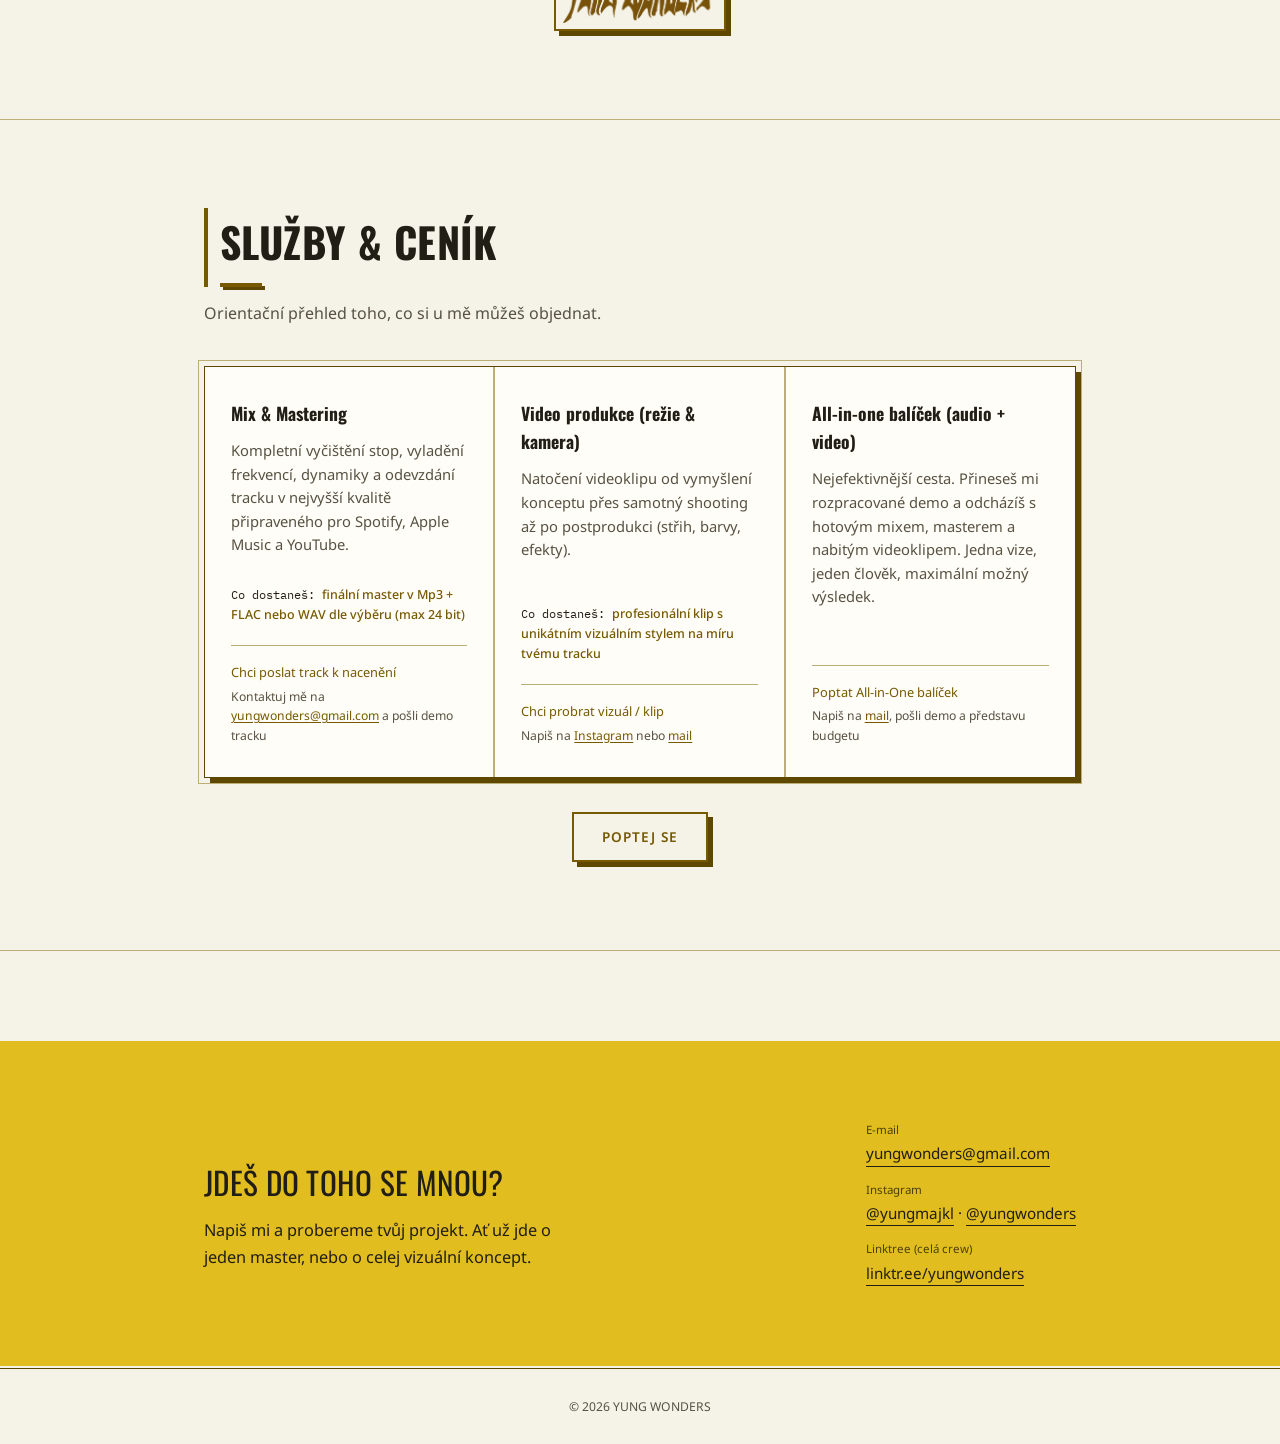
==== commit 95bf1a01: "Add files via upload" ====
--- a/index.html
+++ b/index.html
@@ -1,20 +1,22 @@
 <!DOCTYPE html>
-<html lang="cs">
+<html lang="cs" data-theme-color-light="#f5f2e8" data-theme-color-dark="#0b0b0a">
 <head>
 <meta charset="UTF-8">
 <meta name="viewport" content="width=device-width, initial-scale=1.0">
-<title>YUNG — Sound & Visuals</title>
+<meta name="description" content="Portfolio YUNG — sound engineering, beatmaking, mix &amp; master a vizuální produkce.">
+<meta name="theme-color" content="#0b0b0a">
+<title>YUNG — Sound &amp; Visuals</title>
 <script src="theme.js"></script>
 <link rel="preconnect" href="https://fonts.googleapis.com">
 <link rel="preconnect" href="https://fonts.gstatic.com" crossorigin>
-<link href="https://fonts.googleapis.com/css2?family=Noto+Sans:wght@400;500;600;700&family=Oswald:wght@400;500;600;700&display=swap" rel="stylesheet">
+<link href="https://fonts.googleapis.com/css2?family=IBM+Plex+Mono:wght@400;500;600&amp;family=Noto+Sans:wght@400;500;600;700&amp;family=Oswald:wght@400;500;600;700&amp;display=swap" rel="stylesheet">
 <link rel="icon" type="image/webp" href="NEW_YW_logo_ALT2.webp">
 <link rel="stylesheet" href="style.css">
 
 </head>
 <body>
 
-<nav class="topnav">
+<nav class="topnav" data-print-url="index.html">
   <div class="wrap">
     <div class="topnav-logos">
       <a class="topnav-brand" href="index.html">
@@ -32,11 +34,21 @@
       <details class="topnav-menu">
         <summary>Menu</summary>
         <div class="topnav-links">
-          <a href="index.html#portfolio">Portfolio</a>
-          <a href="index.html#sluzby">Služby</a>
-          <a href="index.html#kontakt">Kontakt</a>
-          <a href="yw.html#identita">YW Bio</a>
-          <a href="newalbum.html#album">YW Tape</a>
+          <div class="topnav-link-group">
+            <span class="topnav-link-heading">TATO STRÁNKA</span>
+            <a href="index.html#header" class="active" aria-current="page">YUNG</a>
+            <a href="index.html#portfolio">Portfolio</a>
+            <a href="index.html#crew">YUNG WONDERS</a>
+            <a href="index.html#sluzby">Služby</a>
+            <a href="index.html#kontakt">Kontakt</a>
+          </div>
+          <div class="topnav-link-group">
+            <span class="topnav-link-heading">DALŠÍ STRÁNKY</span>
+            <a href="yw.html#uvod">YUNG WONDERS</a>
+            <a href="newalbum.html#album">YW Tape</a>
+            <a href="odmocnina16.html#odmocnina">ODMOCNINA16</a>
+            <a href="upcoming.html#projekty">Nadcházející vydání</a>
+          </div>
         </div>
       </details>
     </div>
@@ -60,6 +72,20 @@
       <div class="hero-portrait hero-portrait-main">
         <img src="yung_small.webp" alt="Portrét YUNG" fetchpriority="high" decoding="async">
       </div>
+    </div>
+    <div class="yung-overview" role="group" aria-label="Hudba a tvorba yunga">
+      <article id="zvuk">
+        <h3>Zvuk</h3>
+        <p>Trap, hyperpop, EDM, shoegaze i alternativní rock. Sampling a deformace nalezených zvuků dávají každému tracku vlastní texturu.</p>
+      </article>
+      <article id="svet">
+        <h3>Hudební světy</h3>
+        <p>Od hledání identity v <em>NOT MYSELF ENOUGH</em> přes atmosféru <em>wondering</em> a digitální chaos <em>MOCNIN4</em> až po snový prostor <em>HALF AWAKE</em>.</p>
+      </article>
+      <article id="filozofie">
+        <h3>Filozofie</h3>
+        <p>Každý projekt staví vlastní svět. Žánrové hranice, zkreslení i nečekané zvuky jsou nástroje, kterými produkce vypráví příběh.</p>
+      </article>
     </div>
   </div>
 </header>
@@ -85,10 +111,12 @@
           <span class="role-tag audio"><svg class="role-icon" aria-hidden="true" viewBox="0 0 24 24"><path d="M4 6v12M9 4v16M14 7v10M19 3v18"/><path d="M2 9h4M7 14h4M12 10h4M17 16h4"/></svg>Mix &amp; Master</span>
         </div>
         <p class="card-desc">Temná klubová atmosféra, rychlé střihy, špinavý vizuální styl doplňující tvrdý rapový beat.</p>
-        <span class="card-link">
-<iframe width="560" height="315" src="https://www.youtube.com/embed/oVnTH0T2aeU?si=OinlnlZ1MhA_mtjP" title="YouTube video player" frameborder="0" allow="accelerometer; autoplay; clipboard-write; encrypted-media; gyroscope; picture-in-picture; web-share" referrerpolicy="strict-origin-when-cross-origin" allowfullscreen></iframe>        
-</span>
-      </div>
+        <div class="card-link">
+<iframe width="560" height="315" src="https://www.youtube.com/embed/oVnTH0T2aeU?si=OinlnlZ1MhA_mtjP" title="YouTube video player" loading="lazy" allow="accelerometer; autoplay; clipboard-write; encrypted-media; gyroscope; picture-in-picture; web-share" referrerpolicy="strict-origin-when-cross-origin" allowfullscreen></iframe>
+</div>
+      </div>
+
+    </div>
 
     <!-- CATEGORY II -->
     <div class="category">
@@ -103,9 +131,9 @@
           <span class="role-tag audio"><svg class="role-icon" aria-hidden="true" viewBox="0 0 24 24"><path d="M4 6v12M9 4v16M14 7v10M19 3v18"/><path d="M2 9h4M7 14h4M12 10h4M17 16h4"/></svg>Mix &amp; Master</span>
         </div>
         <p class="card-desc">Syrová energie, klasický streatový vizuál mezi kulisami Kladna.</p>
-        <span class="card-link">
-<iframe width="560" height="315" src="https://www.youtube.com/embed/SOX3Qn-Jbgo?si=aj3zgUKjnm5LtdIt" title="YouTube video player" frameborder="0" allow="accelerometer; autoplay; clipboard-write; encrypted-media; gyroscope; picture-in-picture; web-share" referrerpolicy="strict-origin-when-cross-origin" allowfullscreen></iframe>
-</span>
+        <div class="card-link">
+<iframe width="560" height="315" src="https://www.youtube.com/embed/SOX3Qn-Jbgo?si=aj3zgUKjnm5LtdIt" title="YouTube video player" loading="lazy" allow="accelerometer; autoplay; clipboard-write; encrypted-media; gyroscope; picture-in-picture; web-share" referrerpolicy="strict-origin-when-cross-origin" allowfullscreen></iframe>
+</div>
       </div>
 
       <div class="card">
@@ -116,9 +144,8 @@
           <span class="role-tag audio"><svg class="role-icon" aria-hidden="true" viewBox="0 0 24 24"><path d="M4 6v12M9 4v16M14 7v10M19 3v18"/><path d="M2 9h4M7 14h4M12 10h4M17 16h4"/></svg>Mix &amp; Master</span>
         </div>
         <p class="card-desc">První pořádný videoklip a vizuál korespondující s hornickým konceptem tracku.</p>
-        <span class="card-link">
-<iframe width="560" height="315" src="https://www.youtube.com/embed/6L9y07TKx2I?si=wQ_YpU8Q8EQwu0W_" title="YouTube video player" frameborder="0" allow="accelerometer; autoplay; clipboard-write; encrypted-media; gyroscope; picture-in-picture; web-share" referrerpolicy="strict-origin-when-cross-origin" allowfullscreen></iframe></span>  
-        </span>
+        <div class="card-link">
+<iframe width="560" height="315" src="https://www.youtube.com/embed/6L9y07TKx2I?si=wQ_YpU8Q8EQwu0W_" title="YouTube video player" loading="lazy" allow="accelerometer; autoplay; clipboard-write; encrypted-media; gyroscope; picture-in-picture; web-share" referrerpolicy="strict-origin-when-cross-origin" allowfullscreen></iframe></div>
       </div>
 
       <div class="card">
@@ -130,9 +157,8 @@
           <span class="role-tag audio"><svg class="role-icon" aria-hidden="true" viewBox="0 0 24 24"><path d="M4 6v12M9 4v16M14 7v10M19 3v18"/><path d="M2 9h4M7 14h4M12 10h4M17 16h4"/></svg>Mix &amp; Master</span>
         </div>
         <p class="card-desc">Dynamický vizuál postavený na silné chemii mezi interprety.</p>
-        <span class="card-link">
-<iframe width="560" height="315" src="https://www.youtube.com/embed/FaieRsKSg8M?si=iWeP9g_-ua6ElWsF" title="YouTube video player" frameborder="0" allow="accelerometer; autoplay; clipboard-write; encrypted-media; gyroscope; picture-in-picture; web-share" referrerpolicy="strict-origin-when-cross-origin" allowfullscreen></iframe></span>  
-      </span>
+        <div class="card-link">
+<iframe width="560" height="315" src="https://www.youtube.com/embed/FaieRsKSg8M?si=iWeP9g_-ua6ElWsF" title="YouTube video player" loading="lazy" allow="accelerometer; autoplay; clipboard-write; encrypted-media; gyroscope; picture-in-picture; web-share" referrerpolicy="strict-origin-when-cross-origin" allowfullscreen></iframe></div>
       </div>
     </div>
 
@@ -188,7 +214,7 @@
     <div class="section-head">
       <h2>YUNG WONDERS</h2>
     </div>
-    <p class="section-intro">Moje skupina, společná fylozofie, ale rozdílné přístupy.</p>
+    <p class="section-intro">Moje skupina, společná filozofie, ale rozdílné přístupy.</p>
 
     <div class="crew-gallery">
       <figure class="crew-photo">
@@ -199,7 +225,7 @@
       </figure>
     </div>
 
-    <div class="crew-logos" aria-label="Loga YUNG WONDERS">
+    <div class="crew-logos" role="group" aria-label="Loga YUNG WONDERS">
       <a class="logo-button" href="yw.html" aria-label="YUNG WONDERS">
         <img src="NOVE_YW_zluta.webp" alt="YUNG WONDERS yellow logo" loading="lazy" decoding="async">
       </a>
@@ -252,7 +278,7 @@
   <div class="contact-inner">
     <div class="wrap">
       <div>
-        <h4 class="contact-h4">Jdeš do toho se mnou?</h4>
+        <h2 class="contact-heading">Jdeš do toho se mnou?</h2>
         <p class="contact-copy">Napiš mi a probereme tvůj projekt. Ať už jde o jeden master, nebo o celej vizuální koncept.</p>
       </div>
       <div class="contact-links">
--- a/style.css
+++ b/style.css
@@ -28,7 +28,7 @@
     --contact-bg:#e2bd1f;
     --on-accent:#211e16;
   }
-  :root[data-theme="dark"]{color-scheme:dark;}
+  :root[data-theme="dark"],
   :root:not([data-theme]){color-scheme:dark;}
   @media (prefers-color-scheme:light){
     :root:not([data-theme]){
@@ -48,9 +48,9 @@
   }
 
   *,*::before,*::after{box-sizing:border-box;}
-  html{scroll-behavior:smooth;}
   html,body{overflow-x:clip;}
   html{
+    scroll-behavior:smooth;
     scrollbar-width:thin;
     scrollbar-color:var(--yellow) var(--bg);
     isolation:isolate;
@@ -80,8 +80,6 @@
     font-size:16px;
     line-height:1.6;
     -webkit-font-smoothing:antialiased;
-  }
-  body{
     animation:page-fade 620ms cubic-bezier(.2,.8,.2,1) both;
   }
   @keyframes page-fade{
@@ -170,7 +168,7 @@
     gap:10px;
   }
   .topnav-brand img{height:22px;width:auto;display:block;}
-  .topnav-yw{display:block;}
+  .topnav-yw{display:block;position:relative;}
   .topnav-yw img{height:21px;width:auto;display:block;}
   :root[data-theme="light"] .topnav-logos img{
     filter:brightness(0) saturate(100%) invert(29%) sepia(68%) saturate(1000%) hue-rotate(13deg) brightness(91%) contrast(92%);
@@ -178,7 +176,7 @@
   :root[data-theme="light"] .logo-button img{
     filter:brightness(0) saturate(100%) invert(29%) sepia(68%) saturate(1000%) hue-rotate(13deg) brightness(91%) contrast(92%);
   }
-  .topnav-brand,.topnav-yw{position:relative;transition:transform 180ms ease,filter 180ms ease;}
+  .topnav-brand,.topnav-yw{transition:transform 180ms ease,filter 180ms ease;}
   .topnav-brand::after,.topnav-yw::after{content:"";position:absolute;left:0;right:0;bottom:-7px;height:2px;background:var(--yellow);transform:scaleX(0);transform-origin:left;transition:transform 180ms ease;}
   .topnav-brand:hover,.topnav-brand:focus-visible,.topnav-yw:hover,.topnav-yw:focus-visible{transform:translateY(-3px);filter:drop-shadow(0 3px 0 var(--yellow-dim));outline:none;}
   .topnav-brand:hover::after,.topnav-brand:focus-visible::after,.topnav-yw:hover::after,.topnav-yw:focus-visible::after{transform:scaleX(1);}
@@ -190,17 +188,16 @@
   .topnav-menu summary::after{content:'+';position:absolute;right:11px;color:var(--yellow);font-family:'IBM Plex Mono',monospace;}
   .topnav-menu[open] summary{color:var(--bg);background:var(--yellow);transform:translate(-2px,-2px);box-shadow:4px 4px 0 var(--yellow-dim);}
   .topnav-menu[open] summary::after{content:'−';color:var(--bg);}
-  .topnav-links{position:absolute;right:0;top:calc(100% + 2px);display:grid;min-width:190px;padding:8px;background:color-mix(in srgb,var(--bg) 97%,transparent);border:1px solid var(--yellow-dim);box-shadow:5px 5px 0 var(--yellow-dim);}
+  .topnav-links{position:absolute;right:0;top:calc(100% + 2px);display:grid;min-width:230px;max-height:calc(100vh - 86px);max-height:calc(100dvh - 86px);overflow-y:auto;padding:8px;background:color-mix(in srgb,var(--bg) 97%,transparent);border:1px solid var(--yellow-dim);box-shadow:5px 5px 0 var(--yellow-dim);}
+  .topnav-link-group{display:grid;padding:4px 0 7px;border-bottom:1px solid var(--yellow-dim);}
+  .topnav-link-group:last-child{border-bottom:0;}
+  .topnav-link-heading{padding:7px 10px 3px;color:var(--yellow-dim);font:500 .68rem 'IBM Plex Mono',monospace;letter-spacing:.08em;}
   .topnav-menu[open] .topnav-links{animation:dropdown-enter 180ms ease both;transform-origin:top right;}
   @keyframes dropdown-enter{
     from{opacity:0;translate:0 -8px;scale:.98;}
     to{opacity:1;translate:0 0;scale:1;}
   }
   .topnav-links a{color:var(--text);padding:9px 10px;border-bottom:1px solid var(--line);white-space:nowrap;transition:color 160ms ease,background 160ms ease,transform 160ms ease;animation:nav-enter 220ms ease both;}
-  .topnav-links a:nth-child(2){animation-delay:35ms;}
-  .topnav-links a:nth-child(3){animation-delay:70ms;}
-  .topnav-links a:nth-child(4){animation-delay:105ms;}
-  .topnav-links a:nth-child(5){animation-delay:140ms;}
   .topnav-links a:last-child{border-bottom:0;}
   .topnav-links a:hover,.topnav-links a:focus-visible{color:var(--yellow);text-decoration:none;background:var(--bg-panel-2);transform:translateX(7px);outline:none;}
   .topnav-links a:active{transform:translateX(3px) scale(.97);background:var(--yellow);color:var(--bg);}
@@ -209,7 +206,7 @@
     .topnav-logos{gap:8px;min-width:0;}
     .topnav-brand img{height:18px;max-width:31vw;}
     .topnav-yw img{height:18px;max-width:34vw;}
-    .topnav-links{right:0;min-width:170px;}
+    .topnav-links{right:0;min-width:min(230px,calc(100vw - 28px));}
   }
   .theme-toggle{
     display:grid;
@@ -614,38 +611,19 @@
     border-bottom:1px solid var(--line);
   }
   .member-photo{width:96px;aspect-ratio:1;margin:0;padding:5px;background:var(--bg);border:1px solid var(--yellow-dim);box-shadow:4px 4px 0 var(--yellow-dim);transition:transform 140ms ease,box-shadow 140ms ease,background 140ms ease;}
-  .member-photo a,
-  .era-cover a{display:block;line-height:0;}
+  .member-photo a{display:block;line-height:0;}
   .member-photo img{display:block;width:100%;height:100%;object-fit:cover;}
   .member-photo:has(a:hover),
-  .member-photo:has(a:focus-visible),
-  .era-cover:has(a:hover),
-  .era-cover:has(a:focus-visible){
+  .member-photo:has(a:focus-visible){
     background:var(--contact-bg);
     transform:translate(3px,3px);
     box-shadow:2px 2px 0 var(--yellow-dim);
   }
-  .member-photo a:focus-visible,
-  .era-cover a:focus-visible{outline:2px solid var(--yellow);outline-offset:3px;}
-  .member h3,.era h3{font-family:var(--font-main);text-transform:none;font-size:1.15rem;margin:0 0 5px;letter-spacing:0;font-weight:700;}
-  .member p,.era p{color:var(--muted);margin:0;max-width:62ch;}
+  .member-photo a:focus-visible{outline:2px solid var(--yellow);outline-offset:3px;}
+  .member h3{font-family:var(--font-main);text-transform:none;font-size:1.15rem;margin:0 0 5px;letter-spacing:0;font-weight:700;}
+  .member p{color:var(--muted);margin:0;max-width:62ch;}
   .member-yung h3{color:var(--yellow);}
 
-  .sound-layout{display:grid;grid-template-columns:minmax(0,1.2fr) minmax(0,.8fr);gap:56px;margin-top:40px;align-items:start;}
-  .sound-copy p{color:var(--muted);max-width:56ch;margin:0 0 16px;}
-  .sound-formula{border-left:3px solid var(--yellow);padding:5px 0 5px 20px;}
-  .sound-formula span{color:var(--yellow-dim);display:block;margin-bottom:14px;}
-  .sound-formula strong{font-family:var(--font-main);font-weight:700;text-transform:uppercase;font-size:clamp(1.5rem, 3vw, 2.35rem);line-height:1.1;}
-  .tag-cloud{display:flex;flex-wrap:wrap;gap:10px;margin-top:28px;}
-  .tag-cloud span{font-family:'IBM Plex Mono',monospace;color:var(--yellow);font-size:.78rem;border:1px solid var(--yellow-dim);padding:6px 10px;}
-
-  .era-list{margin-top:40px;}
-  .era{display:grid;grid-template-columns:112px 1fr;gap:18px;padding:24px 0;border-top:1px solid var(--line);}
-  .era:last-child{border-bottom:1px solid var(--line);}
-  .era h3{color:var(--text);font-family:var(--font-main);font-size:1.5rem;text-transform:uppercase;letter-spacing:0.02em;}
-  .era-cover{width:112px;aspect-ratio:1;align-self:start;margin:0;padding:5px;background:var(--bg);border:1px solid var(--yellow-dim);box-shadow:4px 4px 0 var(--yellow-dim);transition:transform 140ms ease,box-shadow 140ms ease,background 140ms ease;}
-  .era-cover a{height:100%;}
-  .era-cover img{display:block;width:100%;height:100%;object-fit:cover;}
   .concert-section{background:transparent;}
   .concert-grid{display:grid;grid-template-columns:repeat(3,minmax(0,1fr));grid-auto-rows:1fr;gap:18px;margin-top:40px;align-items:stretch;}
   .concert-card{display:flex;flex-direction:column;height:100%;padding:8px;background:var(--bg);border:1px solid var(--yellow-dim);outline:1px solid var(--line);outline-offset:5px;box-shadow:6px 6px 0 var(--yellow-dim);transition:transform 140ms ease,box-shadow 140ms ease;background-clip:padding-box;}
@@ -656,14 +634,29 @@
   .concert-card:hover img,.concert-card:focus-visible img{filter:contrast(1.12) saturate(1.15);transform:scale(1.025);}
   .concert-meta{display:block;color:var(--yellow);padding:12px 4px 3px;font-size:.72rem;}
   .concert-copy{display:block;color:var(--muted);padding:0 4px 5px;font-size:.86rem;line-height:1.45;}
-  .principles{display:grid;grid-template-columns:repeat(4,1fr);gap:1px;background:var(--line);border:1px solid var(--yellow-dim);margin-top:40px;outline:1px solid var(--line);outline-offset:5px;box-shadow:6px 6px 0 var(--yellow-dim);}
-  .principles>div{background:var(--bg-panel);padding:24px 20px;}
-  .principles span{color:var(--yellow-dim);}
-  .principles h3{font-family:var(--font-main);text-transform:none;font-size:1rem;margin:20px 0 8px;letter-spacing:0;font-weight:700;}
-  .principles p{color:var(--muted);font-size:.9rem;margin:0;}
+  .yung-overview{
+    display:grid;
+    grid-template-columns:repeat(3,minmax(0,1fr));
+    gap:12px;
+    margin-top:30px;
+  }
+  .yung-overview article{
+    min-width:0;
+    padding:14px;
+    border:1px solid var(--line);
+    border-top:3px solid var(--yellow);
+    background:var(--bg-panel);
+  }
+  .yung-overview h3{
+    margin:0 0 7px;
+    color:var(--yellow);
+    font:600 .85rem 'IBM Plex Mono',monospace;
+    text-transform:uppercase;
+  }
+  .yung-overview p{margin:0;color:var(--muted);font-size:.83rem;line-height:1.5;}
+  .yung-overview em{color:var(--text);}
   @media (max-width:760px){
-    .bio-grid,.sound-layout{grid-template-columns:1fr;}
-    .principles{grid-template-columns:1fr 1fr;}
+    .bio-grid,.yung-overview{grid-template-columns:1fr;}
     .concert-grid{grid-template-columns:repeat(2,minmax(0,1fr));}
   }
   @media (max-width:560px){
@@ -671,10 +664,7 @@
     .member{grid-template-columns:64px 1fr;gap:12px;}
     .member-photo{width:64px;padding:4px;box-shadow:3px 3px 0 var(--yellow-dim);}
     .member-photo img{height:64px;}
-    .era{grid-template-columns:80px 1fr;gap:12px;}
-    .era-cover{width:80px;padding:4px;box-shadow:3px 3px 0 var(--yellow-dim);}
     .concert-grid{grid-template-columns:1fr;gap:26px;}
-    .principles{grid-template-columns:1fr;}
   }
 
   .hero-body{
@@ -1065,13 +1055,8 @@
     flex-wrap:wrap;
     gap:40px;
   }
-  .contact h2{
-    color:var(--on-accent);
-    font-size:clamp(2rem, 5vw, 3.4rem);
-    max-width:12ch;
-  }
-  .contact-h4{
-    font-family:var(--font-main);
+  .contact .contact-heading{
+    font-family:var(--font-heading);
     font-weight:400;
     text-transform:uppercase;
     letter-spacing:0.01em;
@@ -1118,17 +1103,9 @@
     font-size:0.76rem;
     border-top:1px solid var(--yellow-dim);
   }
-  @font-face{
-    font-family:'A Dripping Marker';
-    src:url('adrip1.ttf') format('truetype');
-    font-style:normal;
-    font-weight:400;
-    font-display:swap;
-  }
   .album-graffiti{
     display:inline-block;
     color:var(--yellow);
-    font-family:'A Dripping Marker','Arial Black',Impact,sans-serif;
     font-size:clamp(.72rem,1.1vw,.88rem);
     font-weight:400;
     letter-spacing:.015em;
@@ -1176,14 +1153,10 @@
     .member{grid-template-columns:56px minmax(0,1fr);gap:9px;padding:18px 0;}
     .member-photo{width:56px;}
     .member-photo img{height:54px;}
-    .era{grid-template-columns:70px minmax(0,1fr);gap:9px;}
-    .era-cover{width:70px;}
     .card{padding:22px 18px;}
     .role-tag{font-size:.7rem;padding:4px 7px;}
     .release-list li{flex-direction:column;gap:6px;}
     .release-role{text-align:left;}
-    .secret-album-label{left:14px;top:18px;font-size:.58rem;}
-    .secret-album-footer{right:14px;bottom:18px;font-size:.52rem;}
     .secret-cover{width:min(78vw,320px);}
   }
 
@@ -1196,7 +1169,184 @@
   body:not(.no-logo-background) h2,
   body:not(.no-logo-background) h3,
   body:not(.no-logo-background) h4{font-family:var(--font-heading);}
-  body.no-logo-background footer,
-  body.no-logo-background footer *{font-family:var(--font-main);}
+  body.no-logo-background footer{font-family:var(--font-main);}
   body:not(.no-logo-background) .album-graffiti,
-  body.no-logo-background .album-graffiti{font-family:'A Dripping Marker','Arial Black',Impact,sans-serif;font-weight:400;}
+
+  .topnav-links a.active{
+    border-left:4px solid var(--yellow);
+    color:var(--yellow);
+    font-weight:700;
+    background:var(--bg-panel-2);
+  }
+  .topnav-links a.active:hover,
+  .topnav-links a.active:focus-visible{color:var(--yellow);background:var(--bg-panel-2);}
+
+  p a,
+  .hero-sub a,
+  .service-cta a,
+  .bio-panel a{
+    text-decoration:underline;
+    text-underline-offset:.18em;
+  }
+
+  .visually-hidden{
+    position:absolute;
+    width:1px;
+    height:1px;
+    padding:0;
+    margin:-1px;
+    overflow:hidden;
+    clip:rect(0,0,0,0);
+    white-space:nowrap;
+    border:0;
+  }
+
+  .upcoming-page{flex:1;}
+  .upcoming-header{
+    padding:clamp(54px,9vw,100px) 0 46px;
+    border-bottom:1px solid var(--line);
+    background:linear-gradient(135deg,var(--bg-panel) 0%,var(--bg) 72%);
+  }
+  .upcoming-header .wrap{
+    border-left:4px solid var(--yellow);
+    padding-top:6px;
+    padding-bottom:6px;
+  }
+  .upcoming-header h1{
+    margin:0;
+    color:var(--text);
+    font:700 clamp(2.4rem,7vw,5rem)/1.08 var(--font-heading);
+    text-transform:uppercase;
+  }
+  .upcoming-header .wrap>p:last-child{
+    max-width:58ch;
+    margin:18px 0 0;
+    color:var(--muted);
+  }
+  .upcoming-section{padding:clamp(42px,7vw,76px) 0;}
+  .release-grid{
+    display:grid;
+    grid-template-columns:repeat(2,minmax(0,1fr));
+    gap:26px;
+  }
+  .release-card{
+    min-width:0;
+    padding:18px;
+    border:1px solid var(--yellow-dim);
+    background:var(--bg-panel);
+    outline:1px solid var(--line);
+    outline-offset:4px;
+    box-shadow:6px 6px 0 var(--yellow-dim);
+  }
+  .release-cover-frame{
+    position:relative;
+    aspect-ratio:1/1;
+    overflow:hidden;
+    border:1px solid var(--yellow-dim);
+    background:var(--bg-panel-2);
+    box-shadow:4px 4px 0 var(--yellow-dim);
+  }
+  .release-placeholder{
+    display:grid;
+    width:100%;
+    height:100%;
+    place-items:center;
+    padding:18px;
+    color:var(--yellow);
+    font:600 clamp(.85rem,2vw,1.1rem)/1.5 'IBM Plex Mono',monospace;
+    letter-spacing:.08em;
+    text-align:center;
+    background:repeating-linear-gradient(135deg,transparent 0 16px,rgba(var(--yellow-rgb),.06) 16px 17px);
+  }
+  .release-cover-frame>img{
+    display:block;
+    width:100%;
+    height:100%;
+    object-fit:cover;
+  }
+  .release-details{min-width:0;padding-top:22px;}
+  .release-details h2{
+    margin:0 0 18px;
+    font:700 clamp(1.35rem,3vw,1.8rem)/1.15 var(--font-heading);
+    overflow-wrap:anywhere;
+  }
+  .release-metadata{margin-bottom:18px;}
+  .release-metadata h3{
+    margin:0 0 10px;
+    color:var(--text);
+    font:600 .82rem 'IBM Plex Mono',monospace;
+    text-transform:uppercase;
+  }
+  .release-metadata dl{display:grid;gap:8px;margin:0;}
+  .release-metadata dl>div{
+    padding:7px 10px;
+    border-left:2px solid var(--yellow-dim);
+    background:var(--bg-panel-2);
+  }
+  .release-metadata dt{
+    color:var(--yellow);
+    font:500 .7rem 'IBM Plex Mono',monospace;
+    text-transform:uppercase;
+  }
+  .release-metadata dd{margin:2px 0 0;color:var(--text);font-size:.9rem;overflow-wrap:anywhere;}
+  .release-tracklist{padding-top:14px;border-top:1px solid var(--line);}
+  .release-tracklist h3{
+    margin:0 0 8px;
+    color:var(--text);
+    font:600 .82rem 'IBM Plex Mono',monospace;
+    text-transform:uppercase;
+  }
+  .release-tracklist ol{
+    margin:0;
+    padding-left:22px;
+    color:var(--muted);
+    font-size:.9rem;
+  }
+  .release-tracklist li{padding-left:4px;}
+  @media (max-width:680px){
+    .release-grid{grid-template-columns:minmax(0,1fr);}
+  }
+
+  @media print{
+    @page{margin:16mm;}
+    html,body,body *{
+      color:#000000!important;
+      background-color:#ffffff!important;
+      background-image:none!important;
+      box-shadow:none!important;
+      text-shadow:none!important;
+    }
+    html,body{overflow:visible!important;}
+    body{animation:none!important;font-size:11pt;}
+    .topnav{
+      position:static;
+      display:block;
+      border:0;
+      border-bottom:1px solid #000000;
+    }
+    .topnav-controls,.topnav-logos,.theme-toggle,.tracklist-toggle,.odm-player,iframe{
+      display:none!important;
+    }
+    .topnav::after{
+      display:block;
+      padding:0 0 8px;
+      content:"YUNG WONDERS — " attr(data-print-url);
+      color:#000000;
+      font:700 10pt 'IBM Plex Mono',monospace;
+    }
+    a[href^="http"]::after{
+      content:" (" attr(href) ")";
+      color:#000000;
+      font-size:9pt;
+      overflow-wrap:anywhere;
+    }
+    .secret-album{display:block;min-height:0;padding:24px 0;}
+    .secret-cover{width:min(100%,150mm);margin:0 auto;}
+    .release-card,.card,.bio-panel,.service,.concert-card{
+      break-inside:avoid;
+      border:1px solid #000000;
+      outline:0;
+    }
+    section,.upcoming-header{padding-top:18px;padding-bottom:18px;}
+    footer{border-top:1px solid #000000;}
+  }
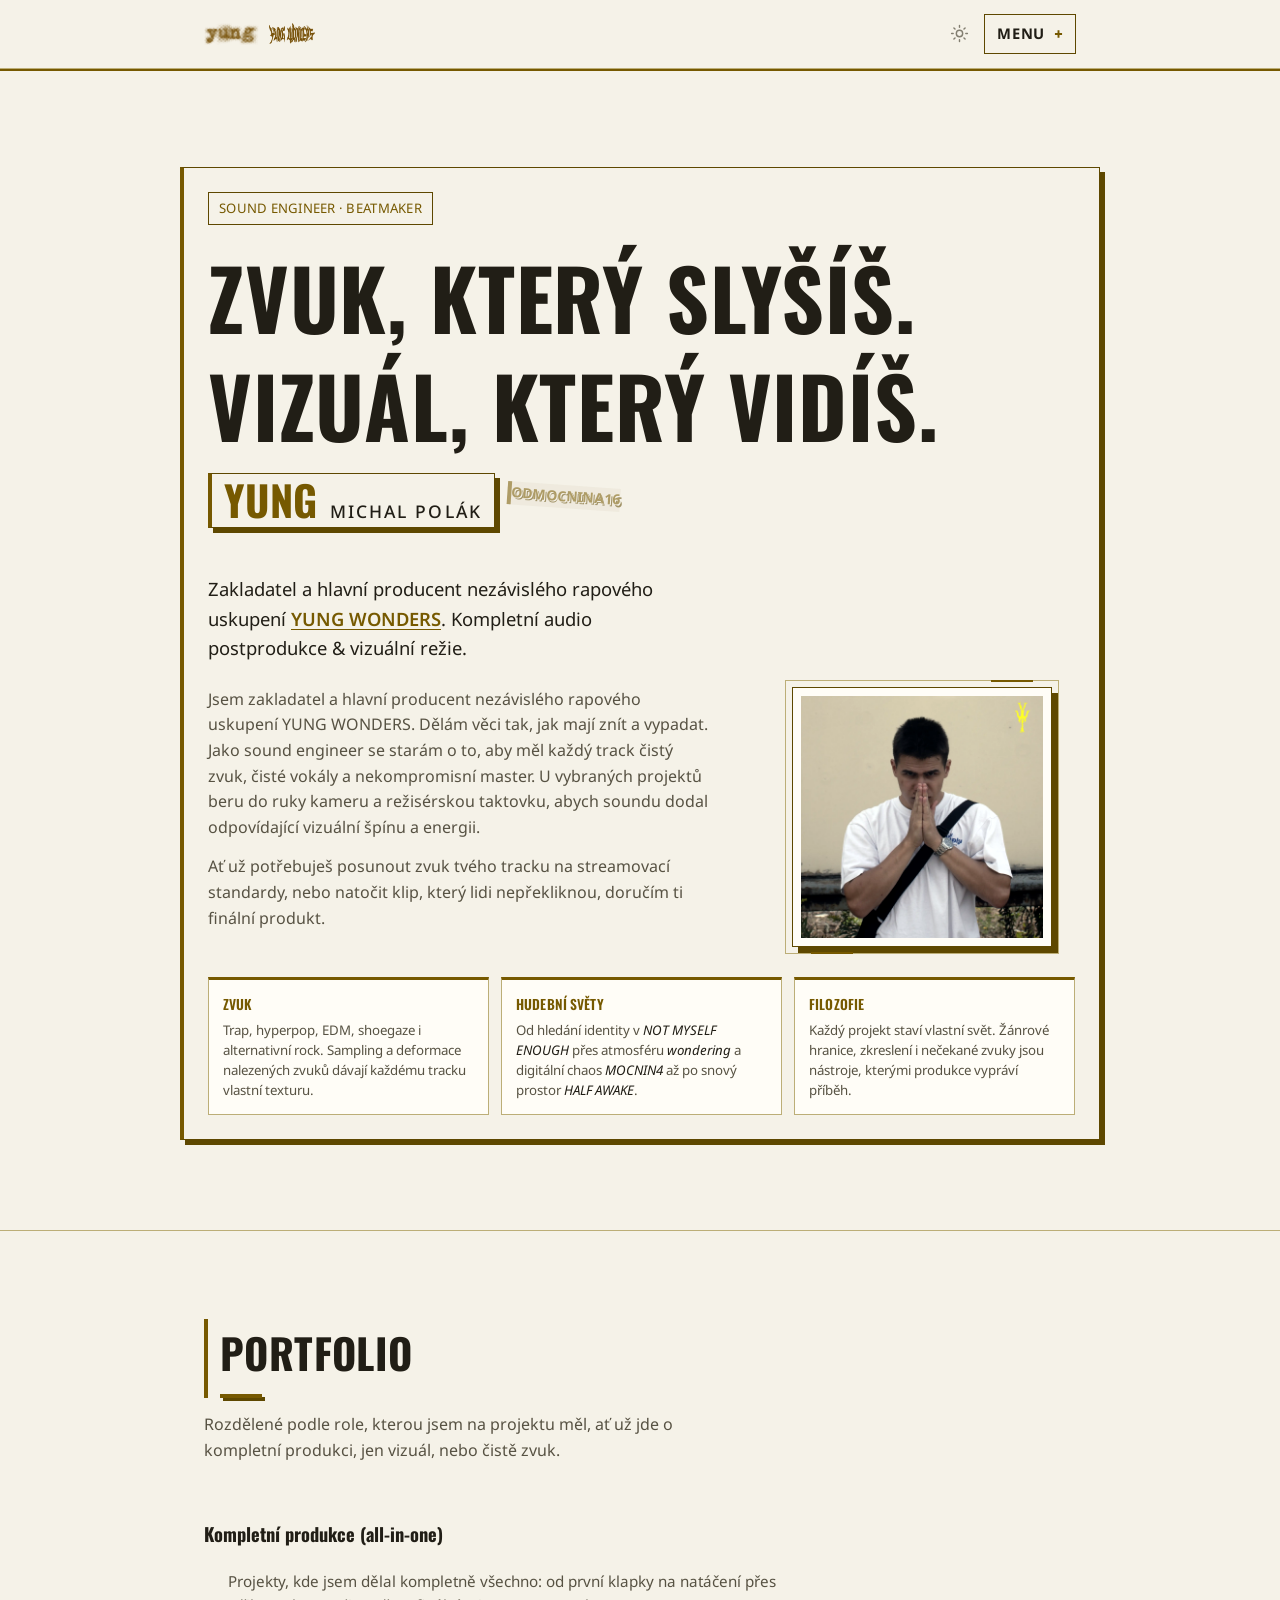
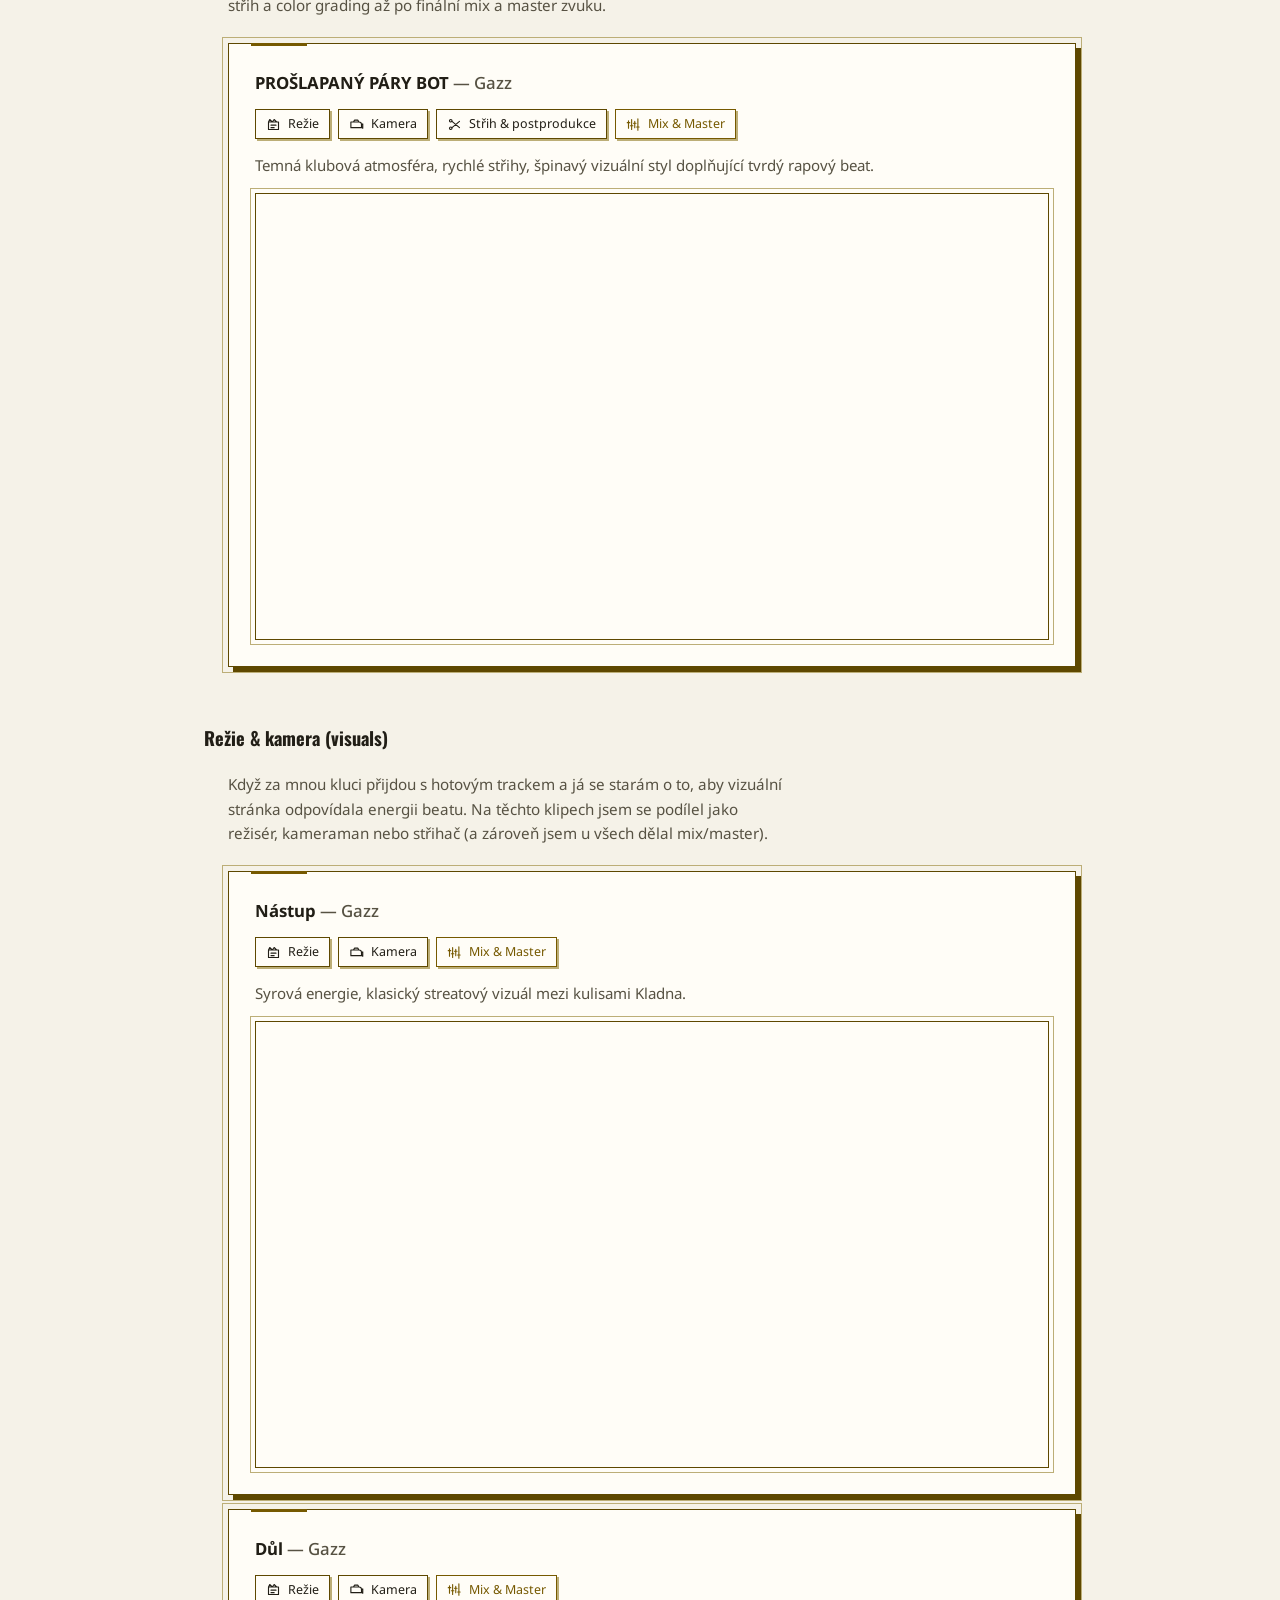
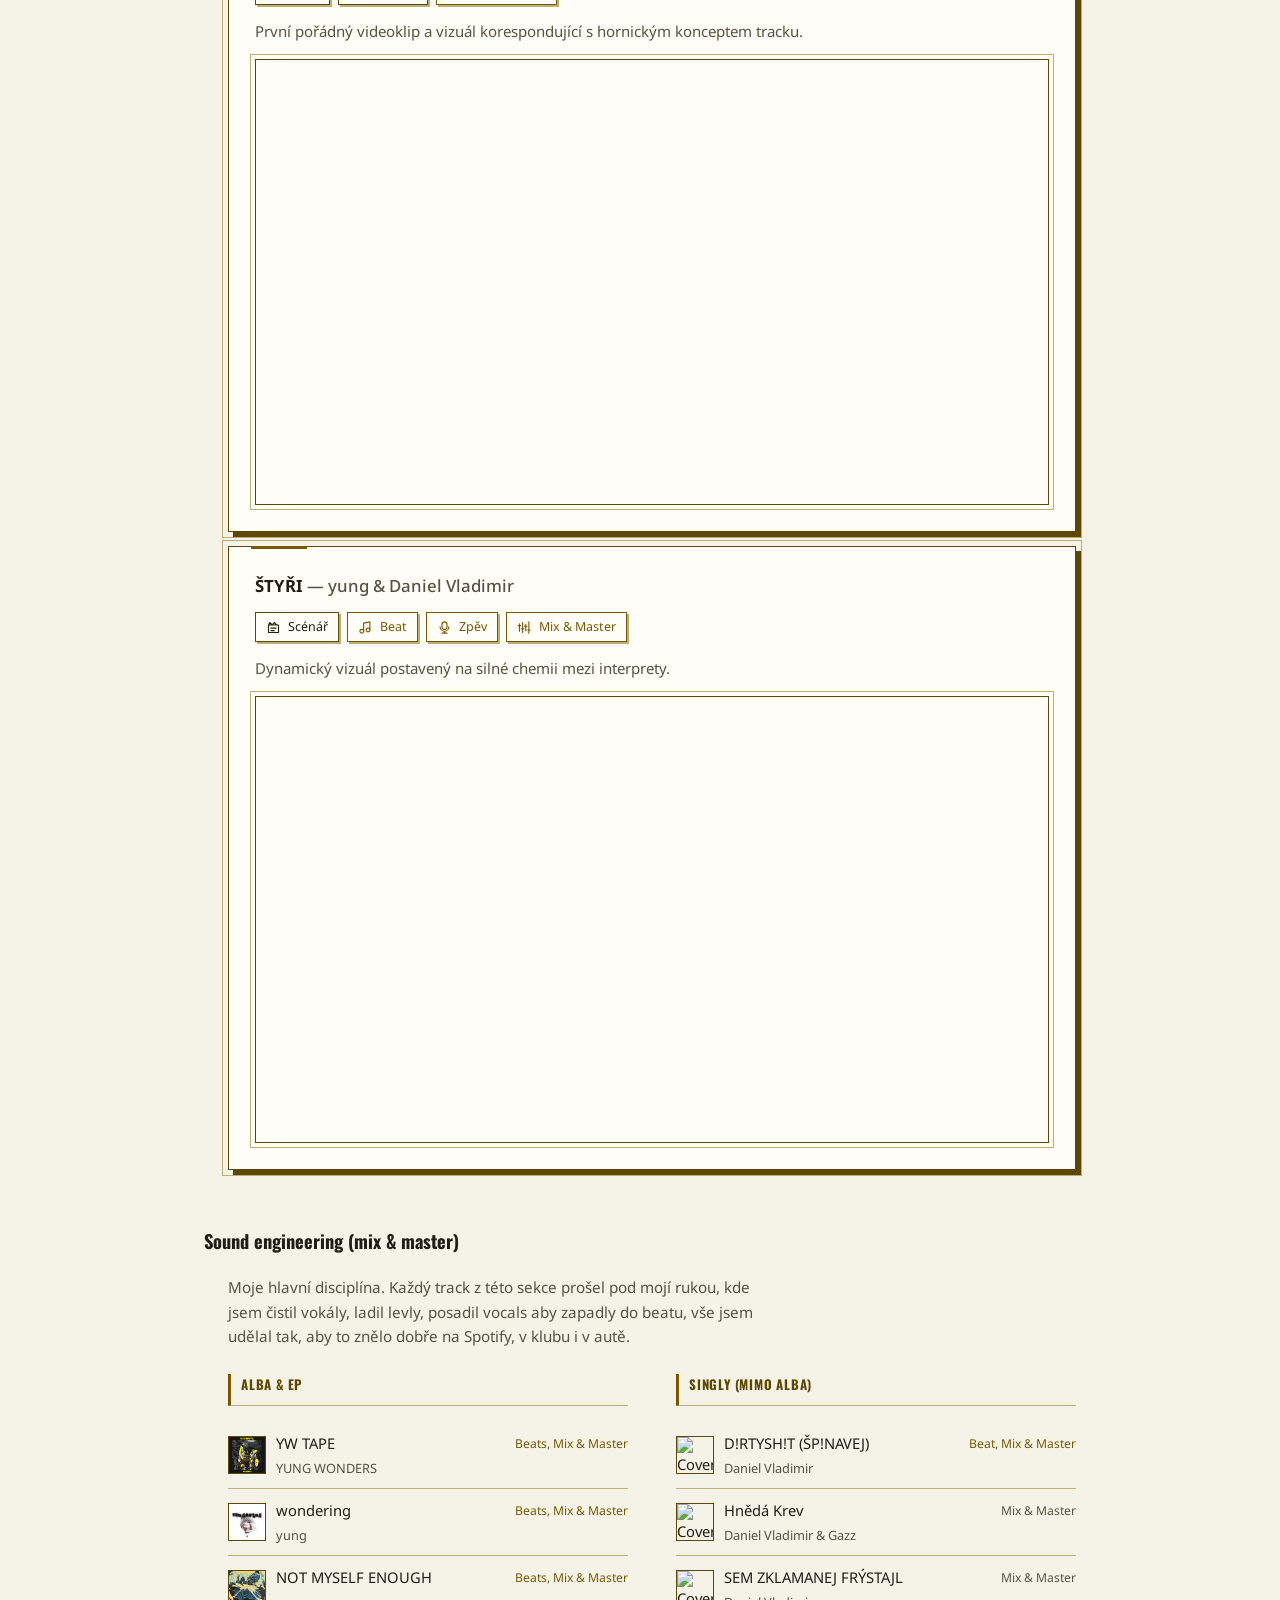
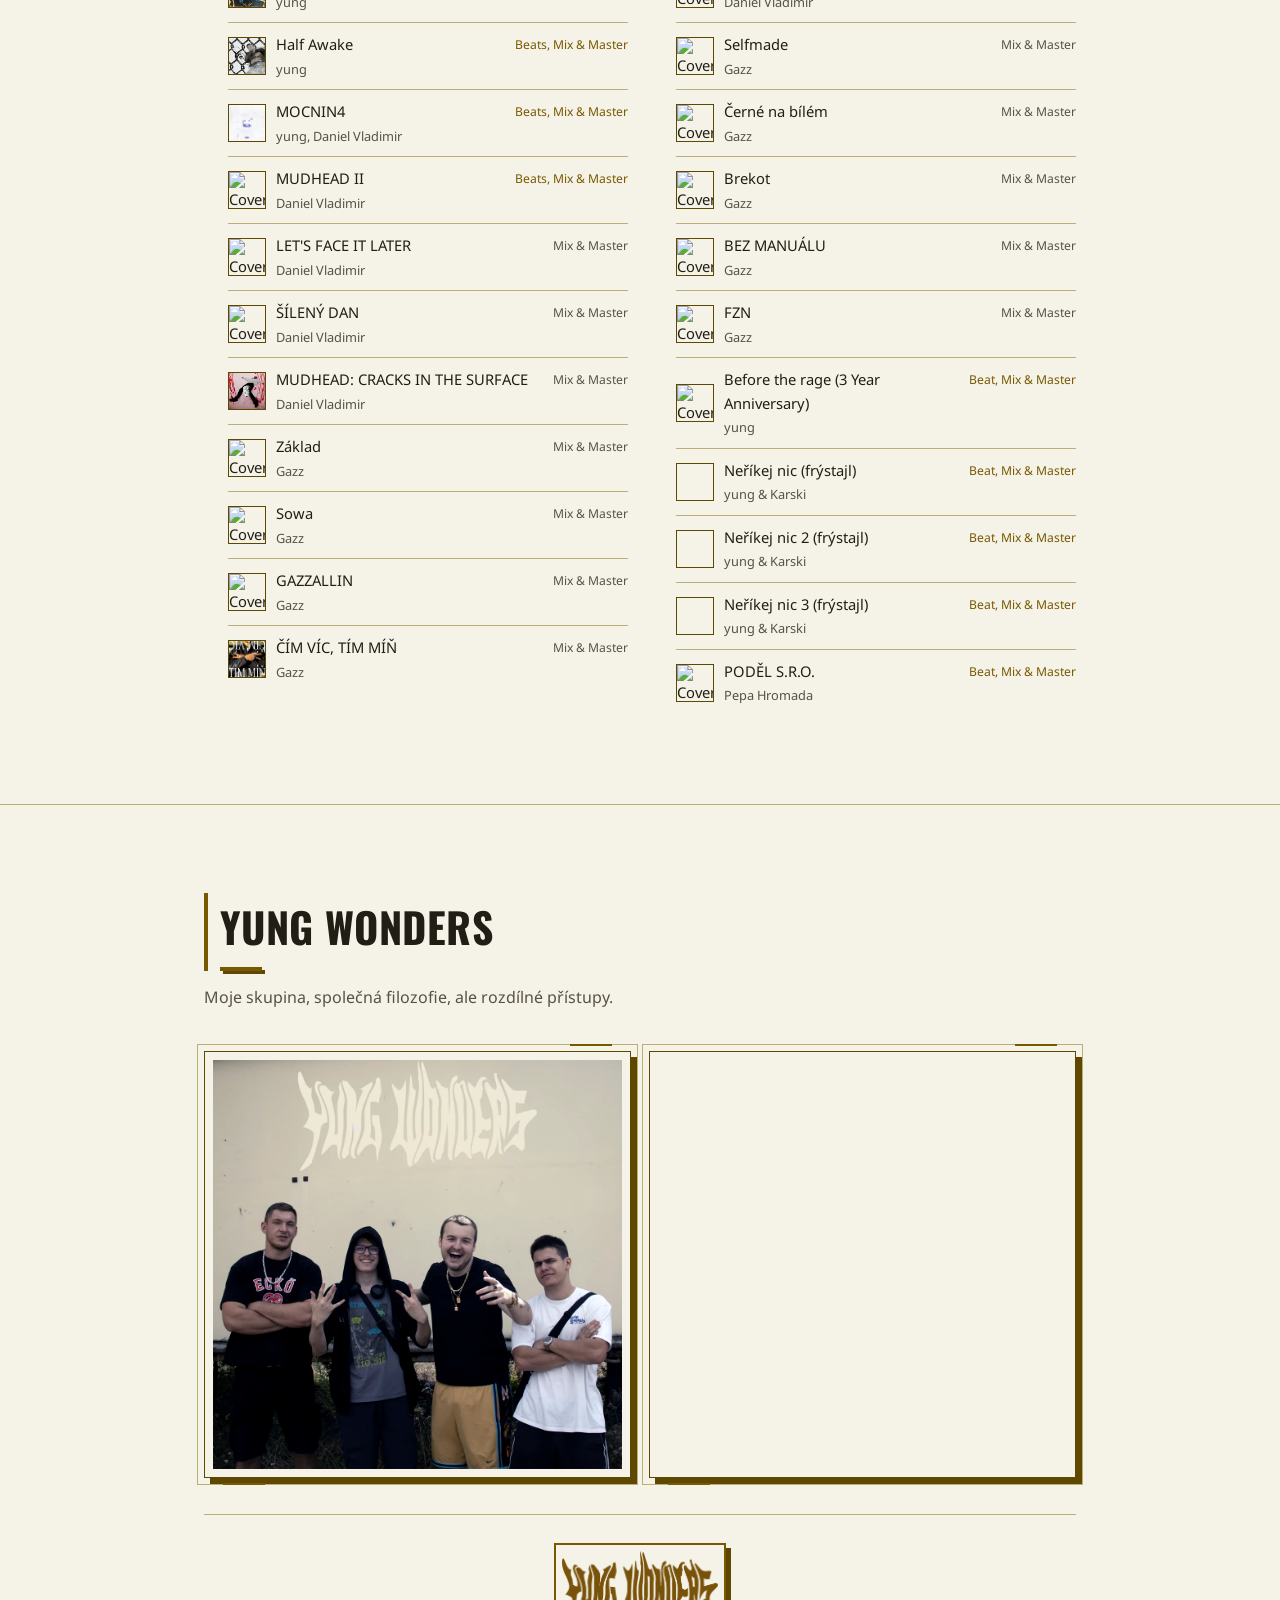
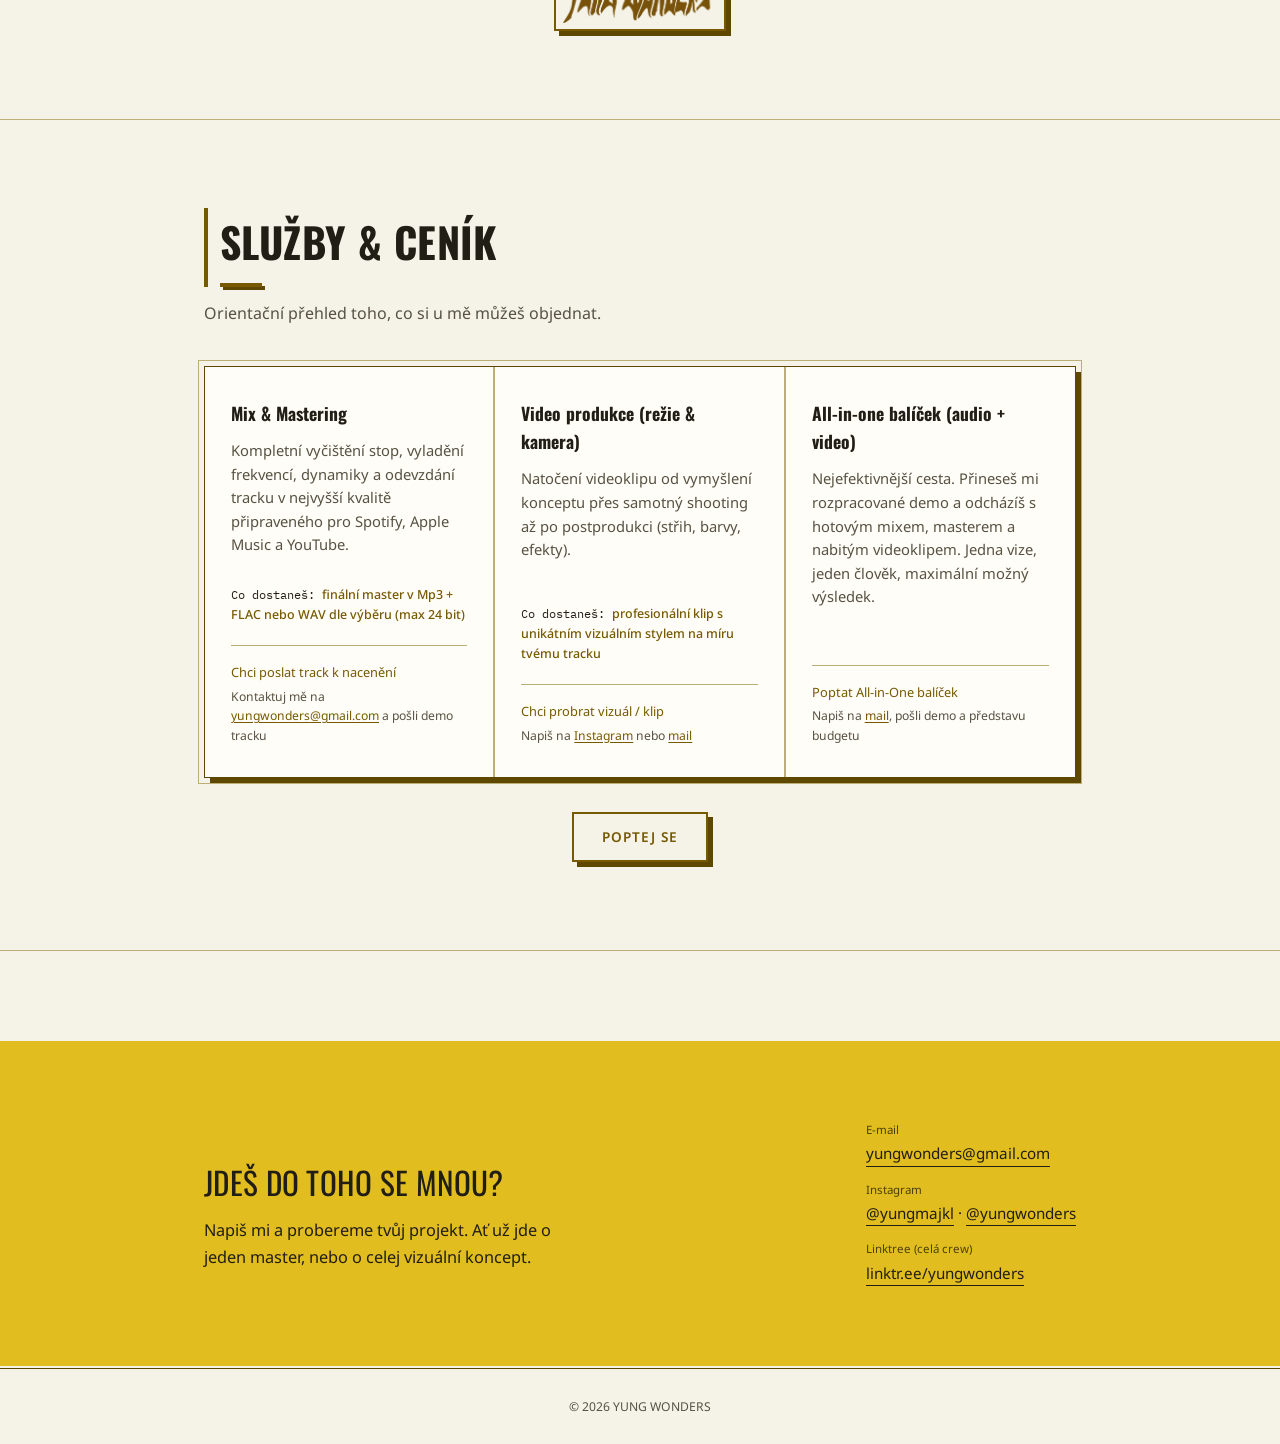
==== commit d13ae974: "Add files via upload" ====
--- a/index.html
+++ b/index.html
@@ -67,7 +67,7 @@
     <div class="hero-body">
       <div class="hero-bio">
         <p>Jsem zakladatel a hlavní producent nezávislého rapového uskupení YUNG WONDERS. Dělám věci tak, jak mají znít a vypadat. Jako sound engineer se starám o to, aby měl každý track čistý zvuk, čisté vokály a nekompromisní master. U vybraných projektů beru do ruky kameru a režisérskou taktovku, abych soundu dodal odpovídající vizuální špínu a energii.</p>
-        <p>Ať už potřebuješ posunout zvuk tvého tracku na streamovací standardy, nebo natočit klip, který lidi nepřekliknou – doručím ti finální produkt.</p>
+        <p>Ať už potřebuješ posunout zvuk tvého tracku na streamovací standardy, nebo natočit klip, který lidi nepřekliknou, doručím ti finální produkt.</p>
       </div>
       <div class="hero-portrait hero-portrait-main">
         <img src="yung_small.webp" alt="Portrét YUNG" fetchpriority="high" decoding="async">
@@ -95,12 +95,12 @@
     <div class="section-head">
       <h2>Portfolio</h2>
     </div>
-    <p class="section-intro">Rozdělené podle role, kterou jsem na projektu měl — ať už jde o kompletní produkci, jen vizuál, nebo čistě zvuk.</p>
+    <p class="section-intro">Rozdělené podle role, kterou jsem na projektu měl, ať už jde o kompletní produkci, jen vizuál, nebo čistě zvuk.</p>
 
     <!-- CATEGORY I -->
     <div class="category">
       <div class="category-title"><h3>Kompletní produkce (all-in-one)</h3></div>
-      <p class="category-desc">Projekty, kde jsem dělal kompletně všechno – od první klapky na natáčení přes střih a color grading až po finální mix a master zvuku.</p>
+      <p class="category-desc">Projekty, kde jsem dělal kompletně všechno: od první klapky na natáčení přes střih a color grading až po finální mix a master zvuku.</p>
 
       <div class="card">
         <p class="card-title">PROŠLAPANÝ PÁRY BOT <span class="artist">— Gazz</span></p>
@@ -176,6 +176,7 @@
             <li><a class="release-project" href="https://open.spotify.com/album/2iTnrkJVPXAjjqeSSytH7I" target="_blank" rel="noopener noreferrer"><img class="release-cover" src="notmyselfenough_final.webp" alt="Cover alba NOT MYSELF ENOUGH" loading="lazy" decoding="async"><span class="release-name">NOT MYSELF ENOUGH<span class="artist">yung</span></span></a><span class="release-role beat">Beats, Mix &amp; Master</span></li>
             <li><a class="release-project" href="https://open.spotify.com/album/2v84lvhpZ2gAqtT8gA2S1M" target="_blank" rel="noopener noreferrer"><img class="release-cover" src="halfawake.webp" alt="Cover alba Half Awake" loading="lazy" decoding="async"><span class="release-name">Half Awake<span class="artist">yung</span></span></a><span class="release-role beat">Beats, Mix &amp; Master</span></li>
             <li><a class="release-project" href="https://open.spotify.com/album/5Zc5RWGw1yEWgQWlbJWgCP" target="_blank" rel="noopener noreferrer"><img class="release-cover" src="MOCNIN4.webp" alt="Cover alba MOCNIN4" loading="lazy" decoding="async"><span class="release-name">MOCNIN4<span class="artist">yung, Daniel Vladimir</span></span></a><span class="release-role beat">Beats, Mix &amp; Master</span></li>
+            <li><a class="release-project" href="https://open.spotify.com/album/6er5LPJQxSnwgpQiKM2UR0?si=h60bOnAWQ86IogCHeDwkCw" target="_blank" rel="noopener noreferrer"><img class="release-cover" src="https://i.scdn.co/image/ab67616d0000b273ae83bdcac221258b72efe7e0" alt="Cover alba MUDHEAD II" loading="lazy" decoding="async"><span class="release-name">MUDHEAD II<span class="artist">Daniel Vladimir</span></span></a><span class="release-role beat">Beats, Mix &amp; Master</span></li>
             <li><a class="release-project" href="https://open.spotify.com/album/7E1MhsocPk9KzcxHKp5tyt" target="_blank" rel="noopener noreferrer"><img class="release-cover" src="https://i.scdn.co/image/ab67616d00001e02a6cb87293373b933bb44151a" alt="Cover alba LET'S FACE IT LATER" loading="lazy" decoding="async"><span class="release-name">LET'S FACE IT LATER<span class="artist">Daniel Vladimir</span></span></a><span class="release-role">Mix &amp; Master</span></li>
             <li><a class="release-project" href="https://open.spotify.com/album/5IEDkiqqZP7xXAouX4LIHW" target="_blank" rel="noopener noreferrer"><img class="release-cover" src="https://i.scdn.co/image/ab67616d00001e023531ef337f3926946ff6aa96" alt="Cover alba ŠÍLENÝ DAN" loading="lazy" decoding="async"><span class="release-name">ŠÍLENÝ DAN<span class="artist">Daniel Vladimir</span></span></a><span class="release-role">Mix &amp; Master</span></li>
             <li><a class="release-project" href="https://open.spotify.com/album/0M3neSxTIXko9VPjlxKQp6" target="_blank" rel="noopener noreferrer"><img class="release-cover" src="mudhead2.webp" alt="Cover alba MUDHEAD: CRACKS IN THE SURFACE" loading="lazy" decoding="async"><span class="release-name">MUDHEAD: CRACKS IN THE SURFACE<span class="artist">Daniel Vladimir</span></span></a><span class="release-role">Mix &amp; Master</span></li>
@@ -183,7 +184,7 @@
             <li><a class="release-project" href="https://open.spotify.com/album/0KdB9UyhbyAMkJnBR2griV" target="_blank" rel="noopener noreferrer"><img class="release-cover" src="https://i.scdn.co/image/ab67616d00001e0256086ee31e234eb839d0a950" alt="Cover alba Sowa" loading="lazy" decoding="async"><span class="release-name">Sowa<span class="artist">Gazz</span></span></a><span class="release-role">Mix &amp; Master</span></li>
             <li><a class="release-project" href="https://open.spotify.com/album/6qLueMdcjbQKL9pCw9xD9X" target="_blank" rel="noopener noreferrer"><img class="release-cover" src="https://i.scdn.co/image/ab67616d00001e023950eb5f817f920ae131a055" alt="Cover alba GAZZALLIN" loading="lazy" decoding="async"><span class="release-name">GAZZALLIN<span class="artist">Gazz</span></span></a><span class="release-role">Mix &amp; Master</span></li>
             <li><a class="release-project" href="https://open.spotify.com/search/%C4%8C%C3%8DM%20V%C3%8DC%2C%20T%C3%8DM%20M%C3%8DN%20Gazz" target="_blank" rel="noopener noreferrer"><img class="release-cover" src="CIM_VIC_TIM_MIN.webp" alt="Cover alba ČÍM VÍC, TÍM MÍŇ" loading="lazy" decoding="async"><span class="release-name">ČÍM VÍC, TÍM MÍŇ<span class="artist">Gazz</span></span></a><span class="release-role">Mix &amp; Master</span></li>
-          </ul>
+            </ul>
         </div>
 
         <div class="release-group">
--- a/style.css
+++ b/style.css
@@ -470,15 +470,15 @@
   }
 
   body.odmocnina-page{
-    --bg:#eeece5;
-    --bg-panel:#f8f7f2;
-    --bg-panel-2:#e1e0f0;
-    --yellow:#2925a7;
-    --yellow-rgb:41,37,167;
-    --yellow-dim:#201c80;
-    --text:#191927;
-    --muted:#646477;
-    --line:rgba(41,37,167,.3);
+    --bg:#4140c7;
+    --bg-panel:#3533ae;
+    --bg-panel-2:#29278e;
+    --yellow:#fff;
+    --yellow-rgb:255,255,255;
+    --yellow-dim:#d2d0ff;
+    --text:#fff;
+    --muted:rgba(255,255,255,.72);
+    --line:rgba(255,255,255,.28);
     color-scheme:light;
     background:var(--bg);
     color:var(--text);
@@ -487,9 +487,9 @@
     --bg:#090a10;
     --bg-panel:#11131d;
     --bg-panel-2:#1a1b2b;
-    --yellow:#7774ff;
-    --yellow-rgb:119,116,255;
-    --yellow-dim:#4542c7;
+    --yellow:#8582ff;
+    --yellow-rgb:133,130,255;
+    --yellow-dim:#5552c7;
     --text:#f0efff;
     --muted:#aaaac0;
     --line:rgba(137,134,255,.32);
@@ -502,7 +502,7 @@
   }
   body.odmocnina-page .topnav .wrap{max-width:1120px;padding-top:16px;padding-bottom:16px;}
   :root[data-theme="light"] body.odmocnina-page .topnav-logos img{
-    filter:grayscale(1) brightness(.28);
+    filter:brightness(0) invert(1);
   }
   :root[data-theme="dark"] body.odmocnina-page .topnav-logos img{filter:brightness(0) invert(.9);}
   body.odmocnina-page .topnav-brand::after,
@@ -536,42 +536,56 @@
   body.odmocnina-page .topnav-links a:active{color:var(--bg);background:var(--yellow);}
   .odm-page{
     --odm-paper:var(--bg);
-    --odm-paper-light:var(--bg-panel);
-    --odm-ink:var(--text);
-    --odm-muted:var(--muted);
-    --odm-blue:var(--yellow);
+    --odm-paper-light:#fff;
+    --odm-ink:#17172a;
+    --odm-muted:#59596d;
+    --odm-blue:#4140c7;
     position:relative;
     flex:1;
     display:grid;
     place-items:center;
     min-height:0;
     overflow:hidden;
+    padding:clamp(36px,6vh,72px) 24px;
     color:var(--odm-ink);
     background-color:var(--odm-paper);
-    background-image:radial-gradient(ellipse at 50% 48%,rgba(var(--yellow-rgb),.08),transparent 48%);
+    background-image:radial-gradient(ellipse at 28% 50%,rgba(var(--yellow-rgb),.1),transparent 48%);
     font-family:'Inter',sans-serif;
   }
-  .odm-center{position:relative;z-index:1;width:min(900px,100%);padding:72px 40px;text-align:center;}
-  .odm-kicker{display:flex;align-items:center;justify-content:center;gap:9px;margin:0 0 21px;color:var(--odm-blue);font:600 .82rem 'IBM Plex Mono',monospace;letter-spacing:.13em;}
-  .odm-center h1{display:flex;align-items:baseline;justify-content:center;gap:clamp(6px,1.4vw,14px);margin:0;color:var(--odm-ink);font:400 clamp(2.8rem,8vw,6.6rem)/1 'Anton','Arial Narrow',sans-serif;letter-spacing:-.025em;white-space:nowrap;}
-  .odm-center h1 span{display:inline-block;padding:0 .12em .025em;background:var(--odm-blue);color:var(--odm-paper-light);font-size:.78em;letter-spacing:-.05em;transform:rotate(-3deg);}
-  .odm-player{position:relative;width:min(84vw,620px);margin:clamp(26px,4vw,38px) auto 0;padding:clamp(13px,1.7vw,18px) clamp(15px,2.4vw,24px);background:color-mix(in srgb,var(--odm-paper-light) 88%,transparent);border:0;border-left:3px solid var(--odm-blue);box-shadow:8px 8px 0 -5px rgba(var(--yellow-rgb),.38);}
+  .odm-layout{position:relative;z-index:1;display:grid;grid-template-columns:minmax(0,1fr) minmax(0,1.05fr);align-items:center;gap:clamp(36px,7vw,96px);width:min(1060px,100%);padding:clamp(24px,4vw,48px);background:#fff;box-shadow:18px 20px 0 rgba(13,12,52,.28);transform:rotate(-1deg);}
+  .odm-cover{width:min(100%,460px);aspect-ratio:1;margin:0;justify-self:center;transform:rotate(-2deg);box-shadow:18px 20px 0 rgba(13,12,52,.28);transition:transform 300ms ease,box-shadow 300ms ease;}
+  .odm-cover:hover{transform:rotate(0) translateY(-4px);box-shadow:22px 24px 0 rgba(13,12,52,.3);}
+  .odm-cover img{display:block;width:100%;height:100%;object-fit:cover;border:1px solid rgba(255,255,255,.72);}
+  .odm-center{position:relative;z-index:1;width:100%;text-align:left;}
+  .odm-kicker{display:flex;align-items:center;justify-content:flex-start;gap:9px;margin:0 0 15px;color:var(--odm-blue);font:600 .76rem 'IBM Plex Mono',monospace;letter-spacing:.13em;}
+  .odm-kicker::before{width:26px;height:1px;background:currentColor;content:"";}
+  .odm-center h1{display:flex;align-items:baseline;justify-content:flex-start;gap:clamp(6px,1.4vw,14px);margin:0;color:var(--odm-ink);font:400 clamp(2.8rem,6.6vw,6rem)/1 'Anton','Arial Narrow',sans-serif;letter-spacing:-.025em;white-space:nowrap;}
+  .odm-center h1 span{display:inline-block;color:#17172a;font-size:.9em;letter-spacing:-.05em;text-shadow:3px 3px 0 rgba(65,64,199,.2);transform:rotate(-3deg);}
+  .odm-player{position:relative;width:100%;margin:clamp(24px,3vw,34px) 0 0;padding:clamp(13px,1.7vw,18px) clamp(15px,2.4vw,24px);background:#f2f1fb;border:0;border-left:3px solid var(--odm-blue);box-shadow:8px 8px 0 -5px rgba(65,64,199,.38);}
   .odm-player::before,.odm-player::after{position:absolute;right:0;width:24px;height:13px;border-right:1px solid var(--odm-blue);content:"";}
   .odm-player::before{top:0;border-top:1px solid var(--odm-blue);}
   .odm-player::after{bottom:0;border-bottom:1px solid var(--odm-blue);}
   .odm-player-label{display:block;margin-bottom:8px;color:var(--odm-blue);text-align:left;font:500 .6rem 'IBM Plex Mono',monospace;letter-spacing:.12em;}
   .odm-player audio{display:block;width:100%;height:38px;accent-color:var(--odm-blue);color-scheme:light;}
-  :root[data-theme="dark"] .odm-player audio{color-scheme:dark;}
   .odm-signal{position:absolute;color:rgba(var(--yellow-rgb),.18);font:500 clamp(1rem,2vw,1.4rem) 'IBM Plex Mono',monospace;}
   .odm-signal-left{top:12%;left:8%;}
   .odm-signal-right{right:9%;bottom:13%;}
   .odm-footer{display:flex;align-items:center;justify-content:center;gap:clamp(14px,4vw,36px);flex:none;padding:17px 18px;background:var(--bg-panel);border-top:2px solid var(--yellow);box-shadow:0 -3px 0 rgba(var(--yellow-rgb),.12);color:var(--muted);font:500 .65rem 'IBM Plex Mono',monospace;letter-spacing:.08em;}
   .odm-footer span{color:var(--yellow);}
+  @media (max-width:760px){
+    .odm-page{overflow:visible;}
+    .odm-layout{grid-template-columns:minmax(0,1fr);gap:clamp(34px,7vw,52px);width:min(520px,100%);padding:24px;transform:rotate(-.5deg);}
+    .odm-cover{width:min(72vw,360px);}
+    .odm-center{text-align:center;}
+    .odm-kicker,.odm-center h1{justify-content:center;}
+    .odm-kicker{font-size:.72rem;}
+    .odm-player{width:min(100%,480px);margin-right:auto;margin-left:auto;text-align:left;}
+  }
   @media (max-width:560px){
-    .odm-center{padding:48px 28px;}
-    .odm-kicker{font-size:.76rem;}
+    .odm-page{padding:38px 22px;}
+    .odm-layout{padding:20px;transform:none;}
     .odm-center h1{font-size:clamp(2.3rem,9.5vw,3.7rem);}
-    .odm-player{width:72vw;margin-top:28px;padding:10px 11px;}
+    .odm-player{margin-top:22px;padding:10px 11px;}
     .odm-signal-left{top:9%;left:6%;}
     .odm-signal-right{right:6%;bottom:8%;}
     body.odmocnina-page .topnav .wrap{padding-top:10px;padding-bottom:10px;}
